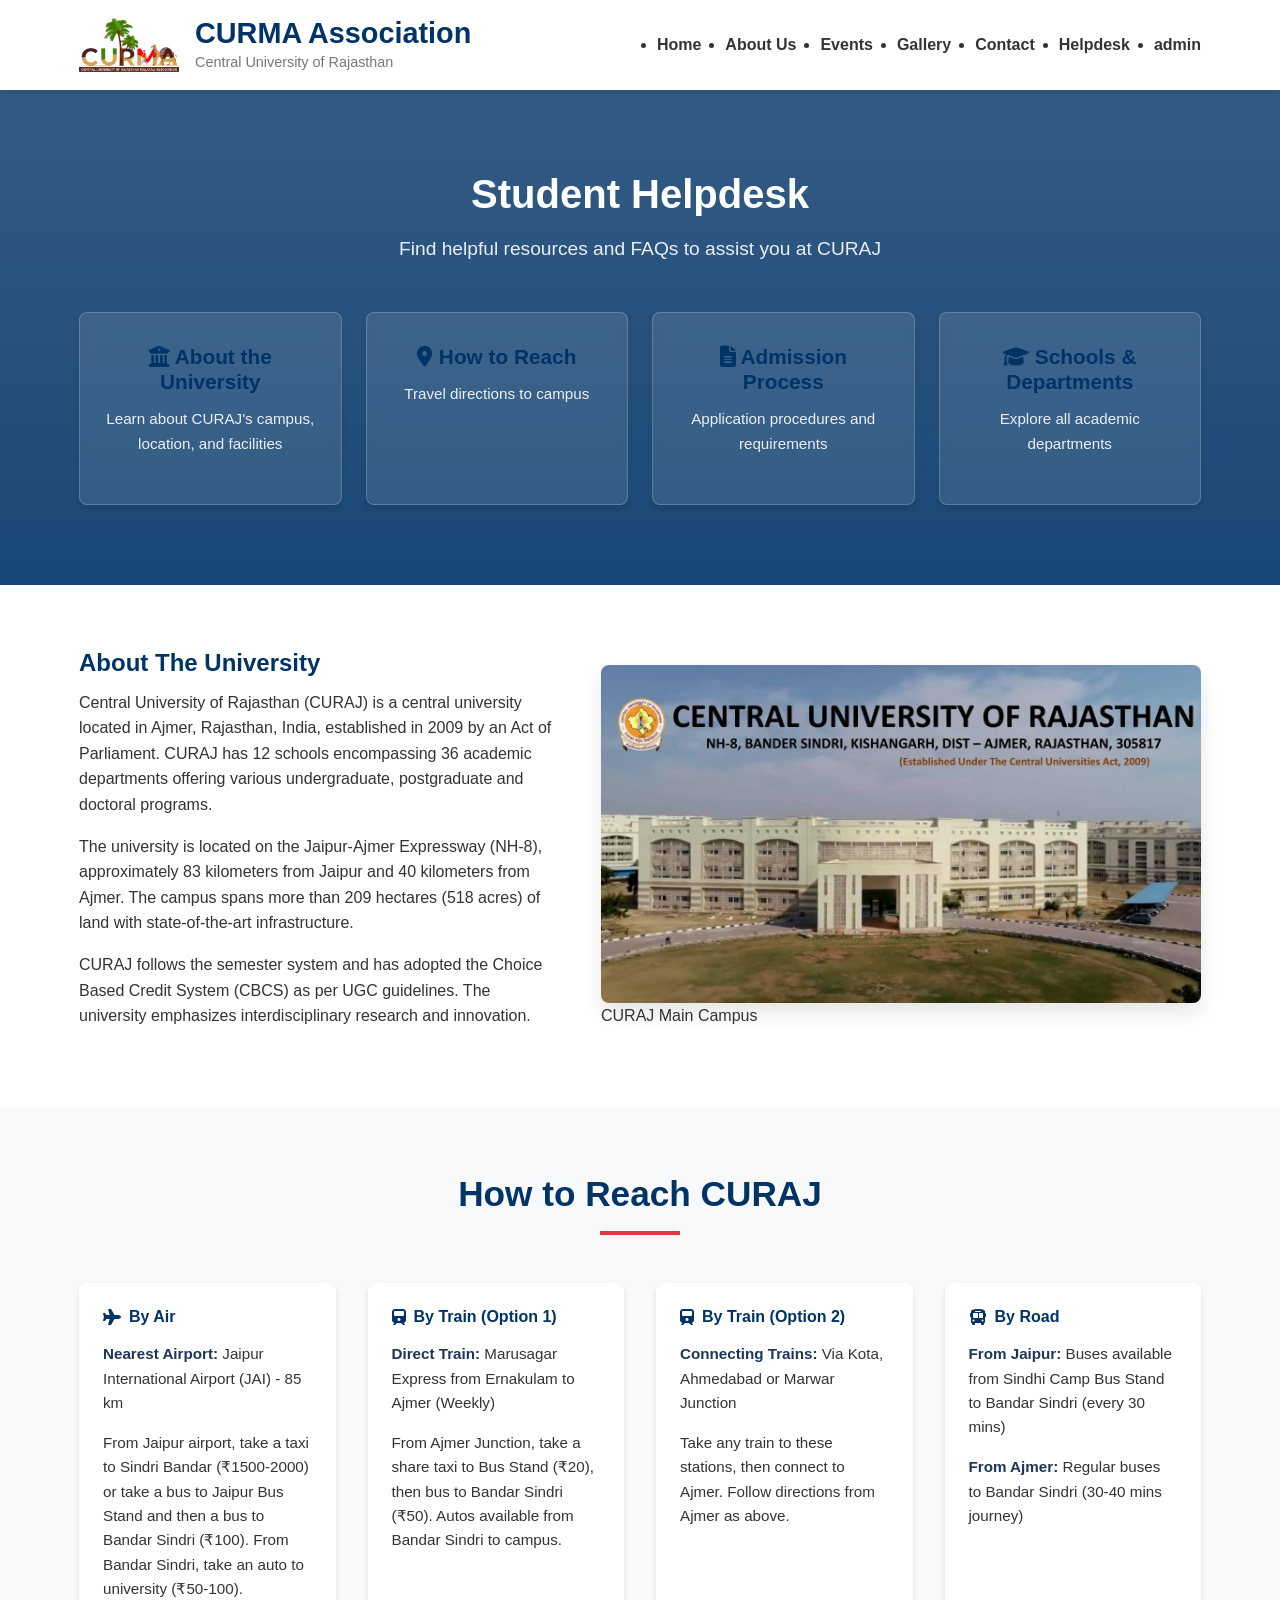
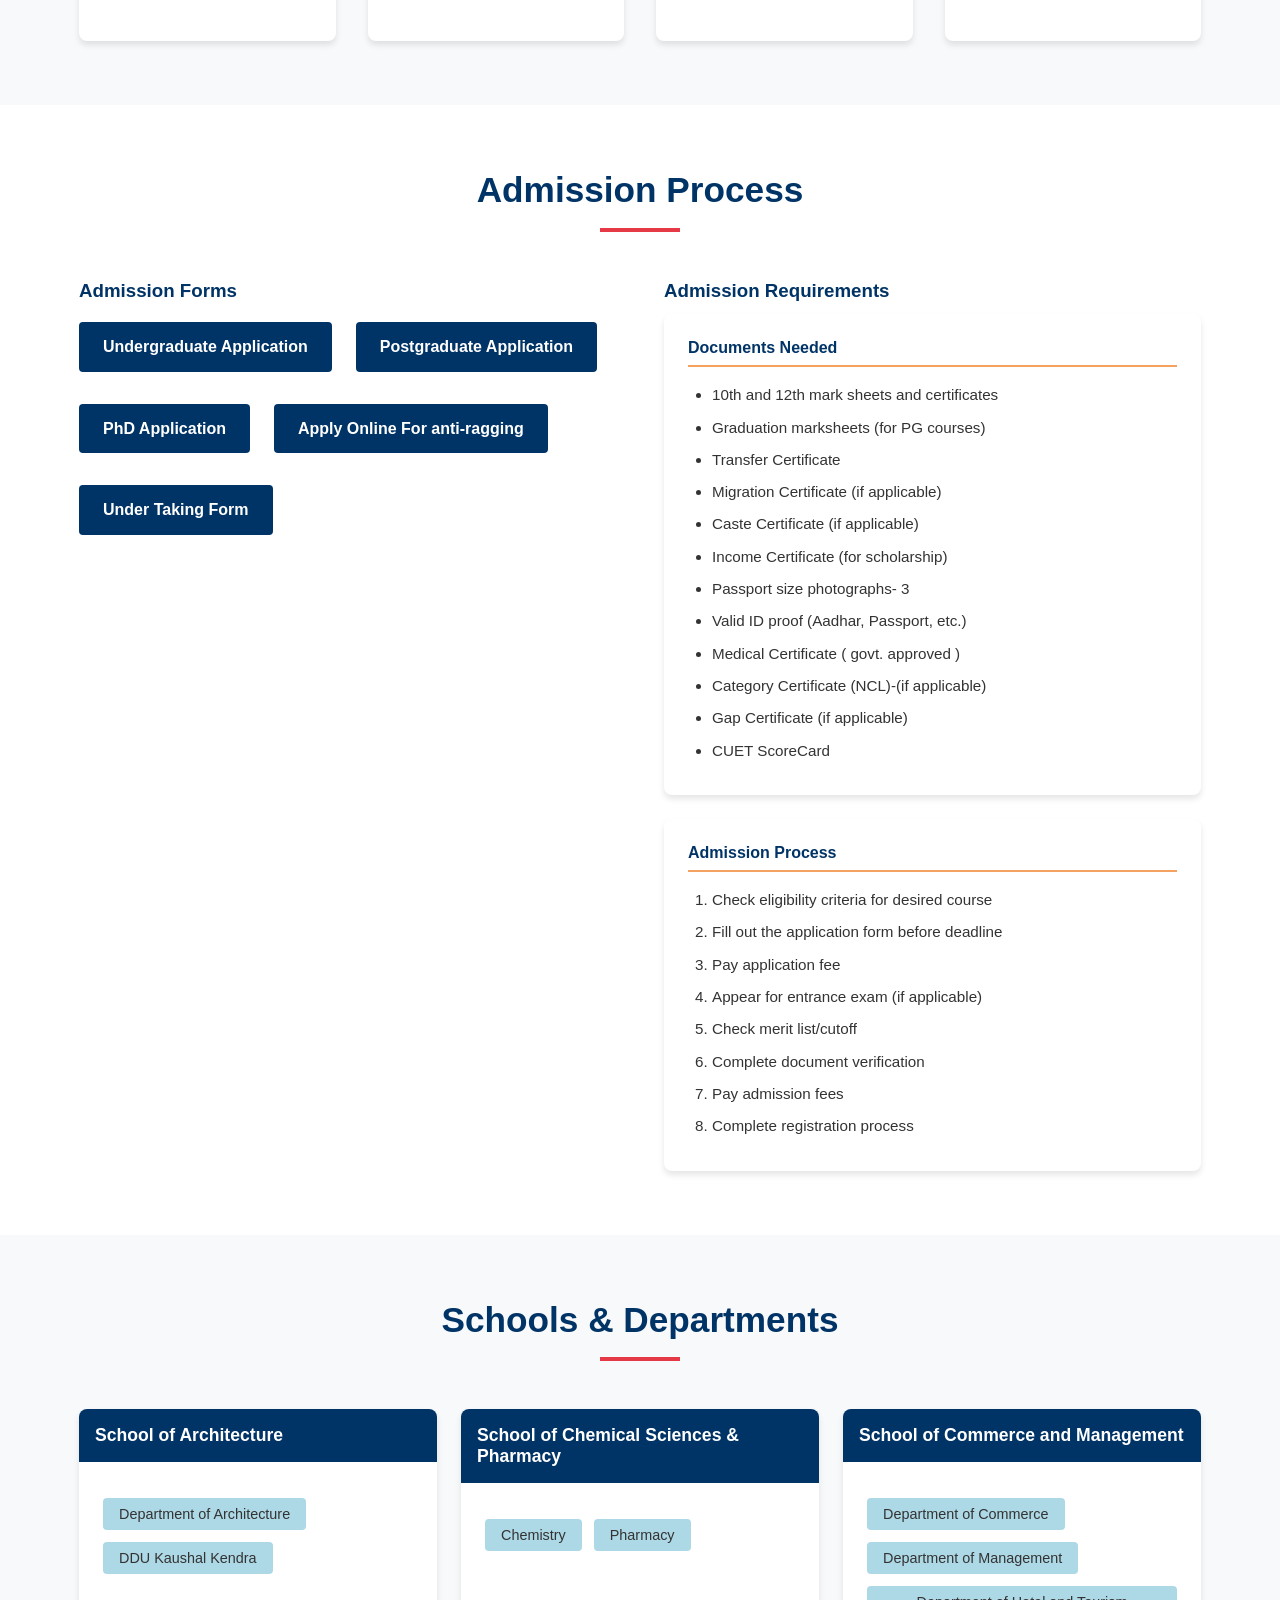
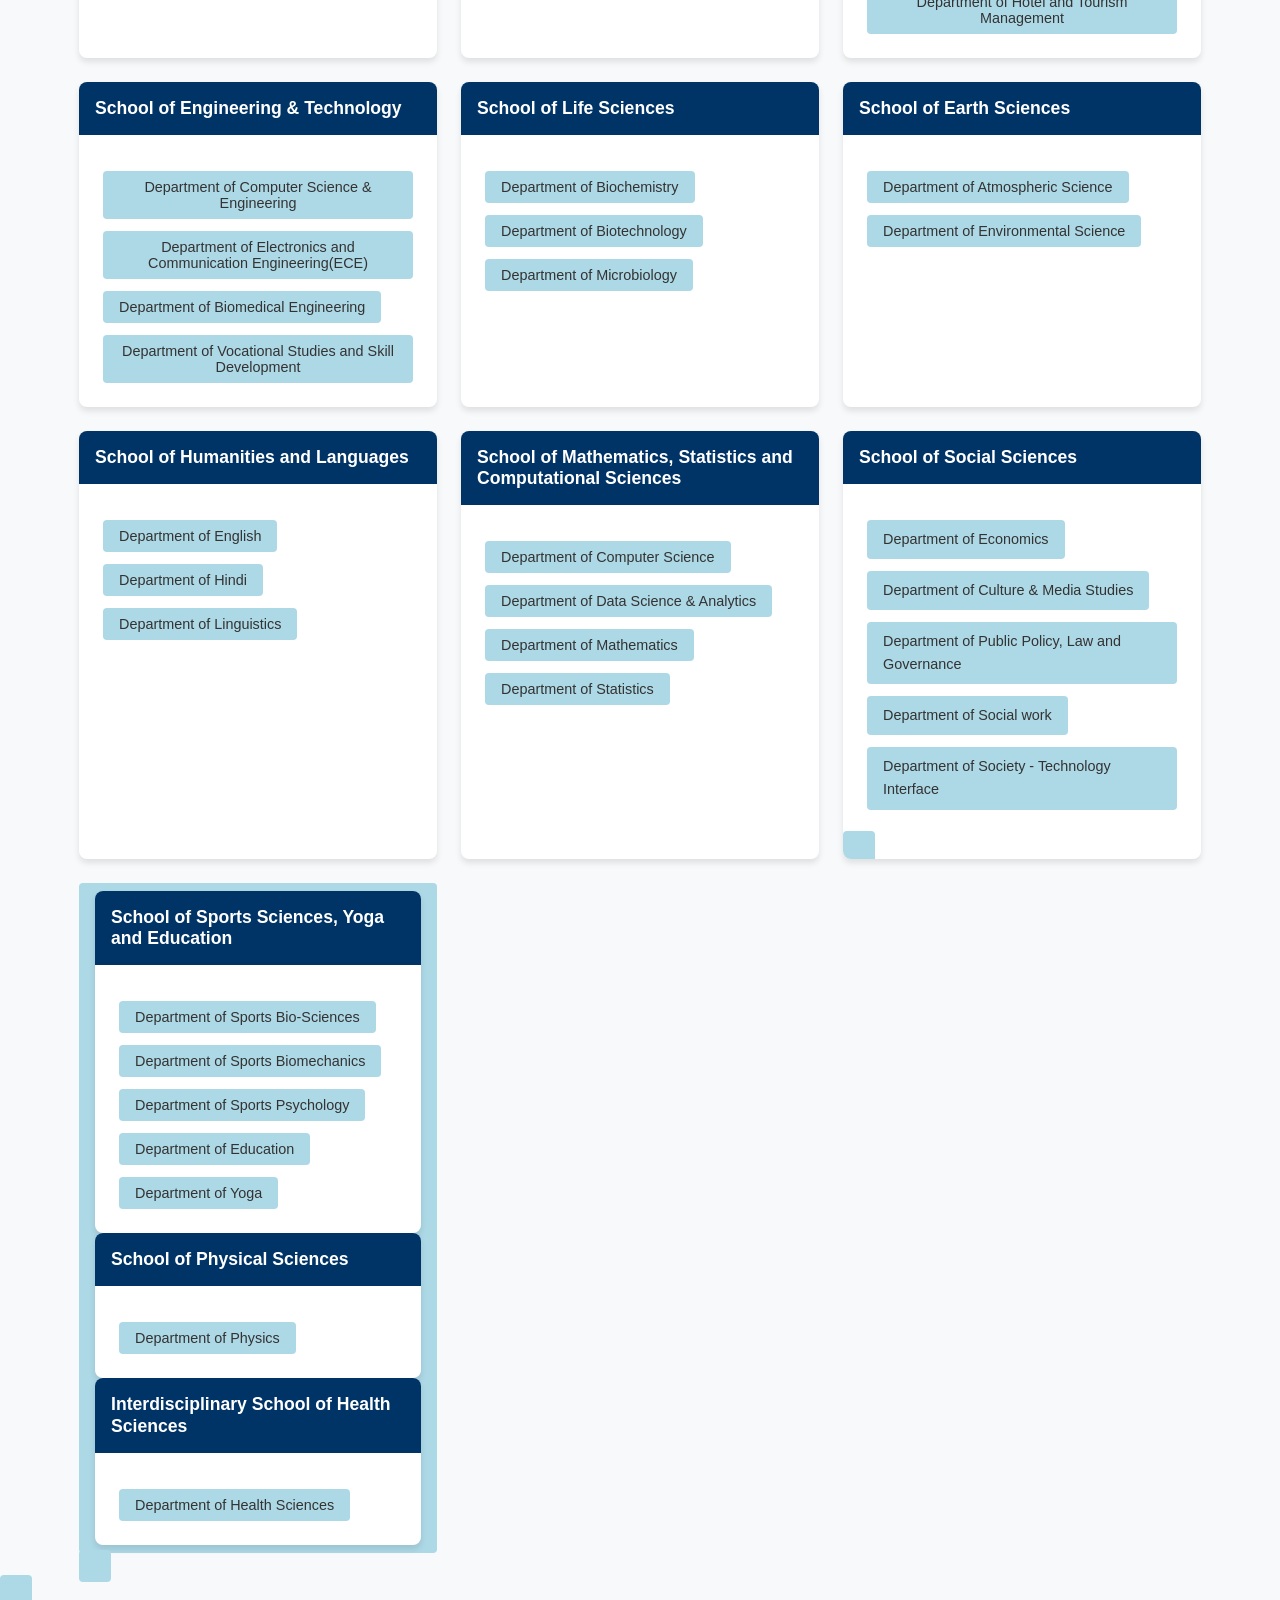
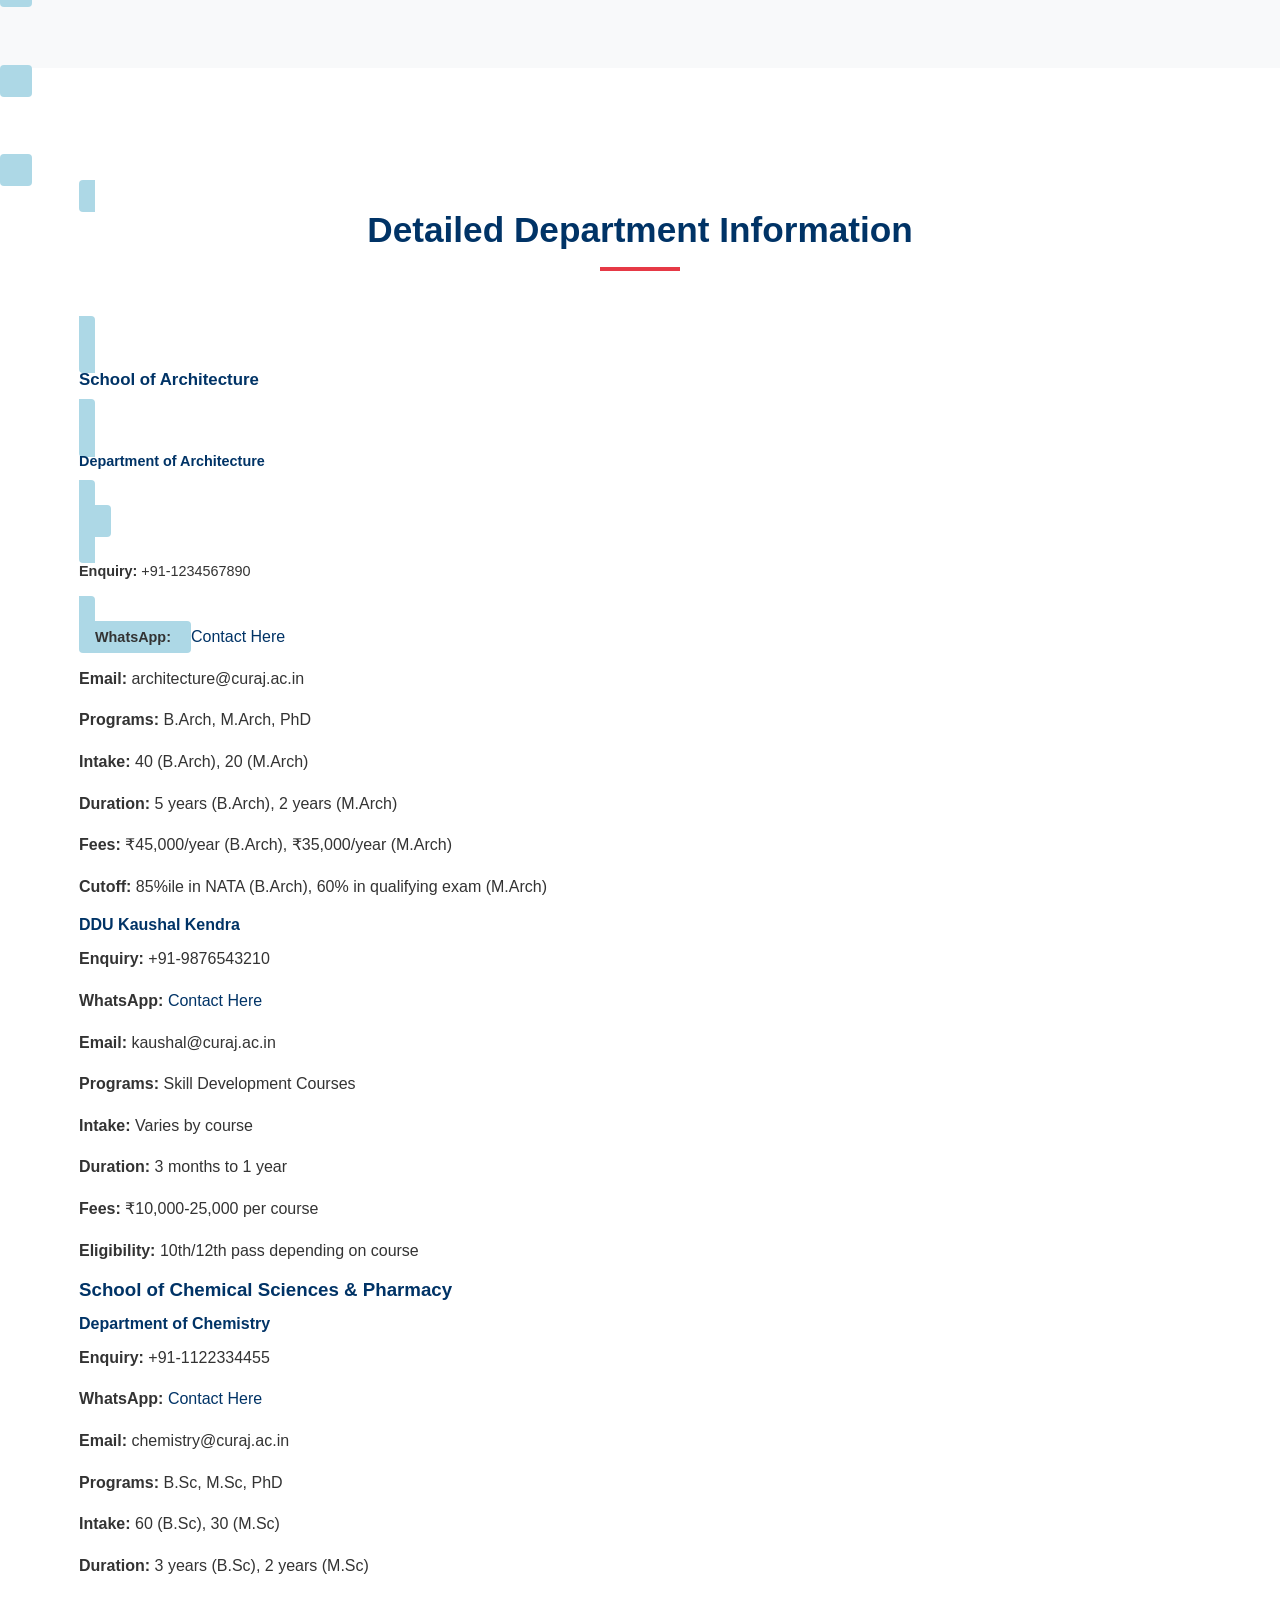
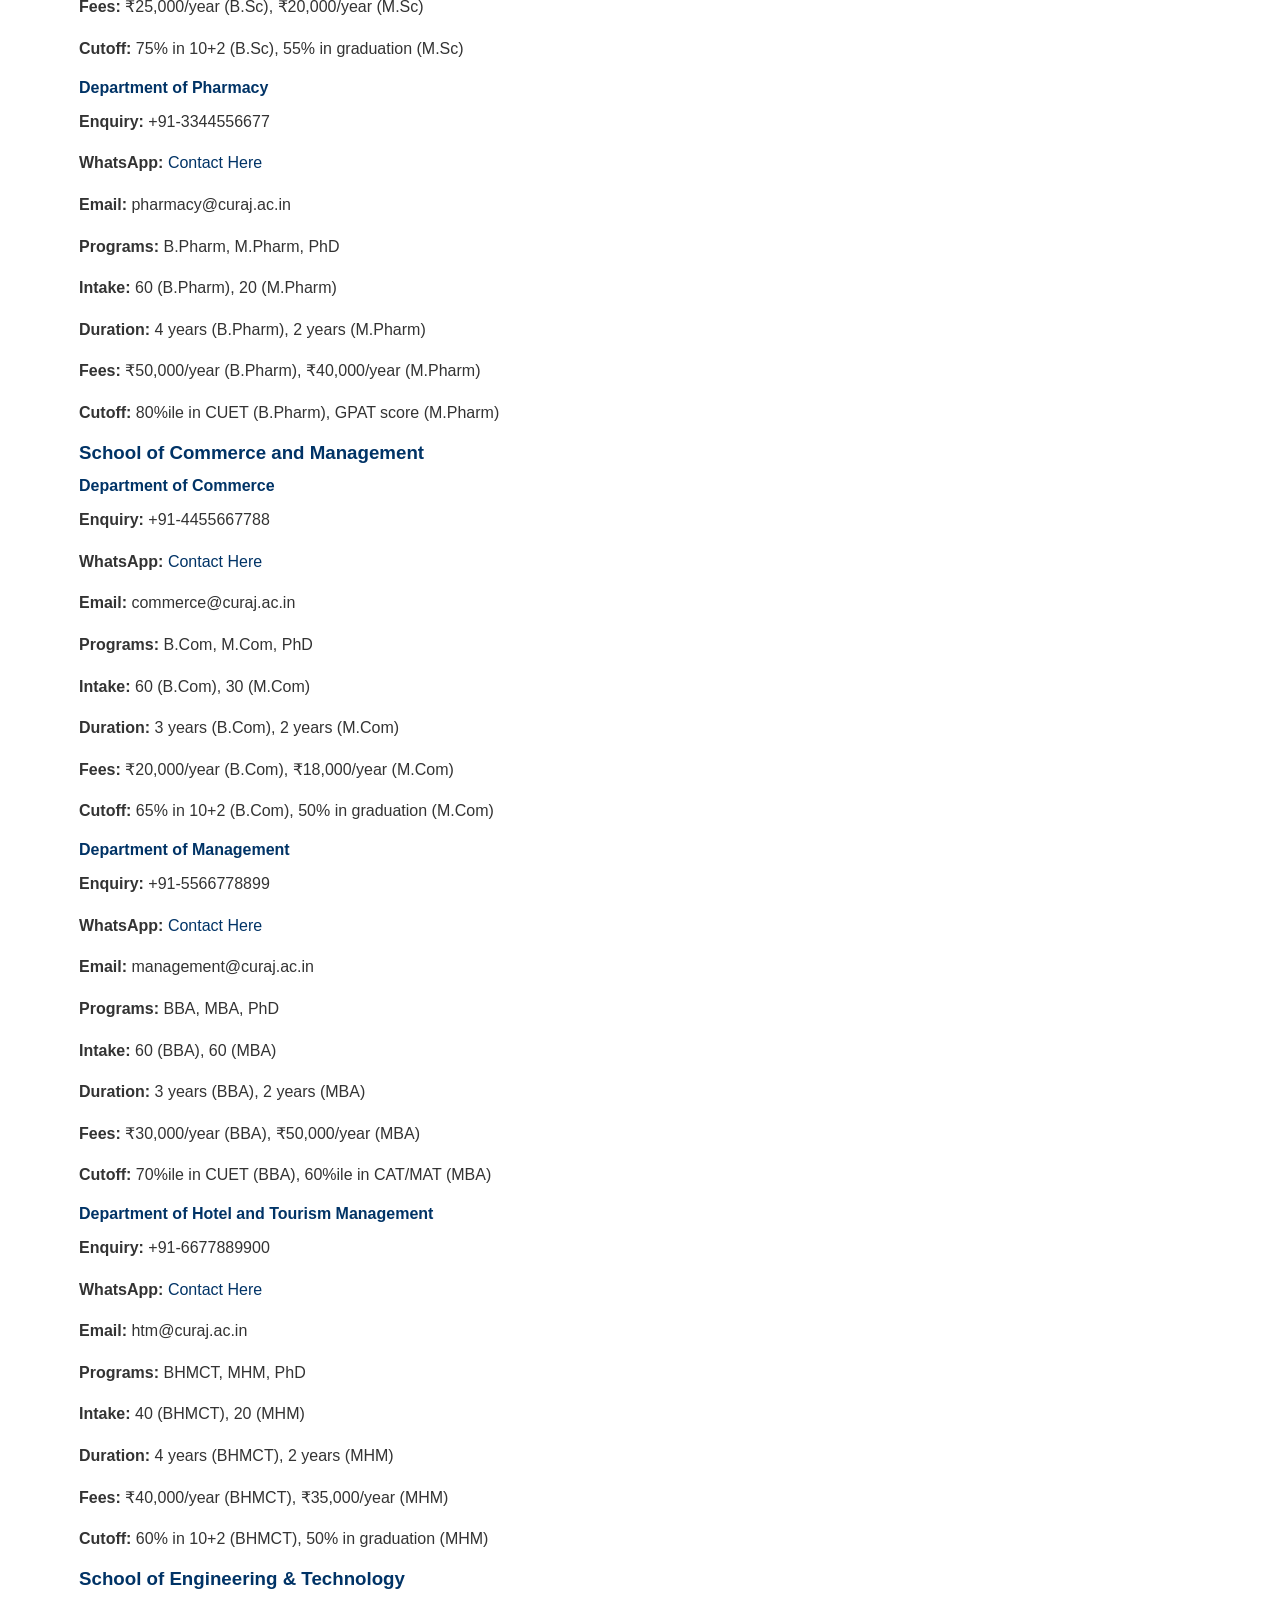
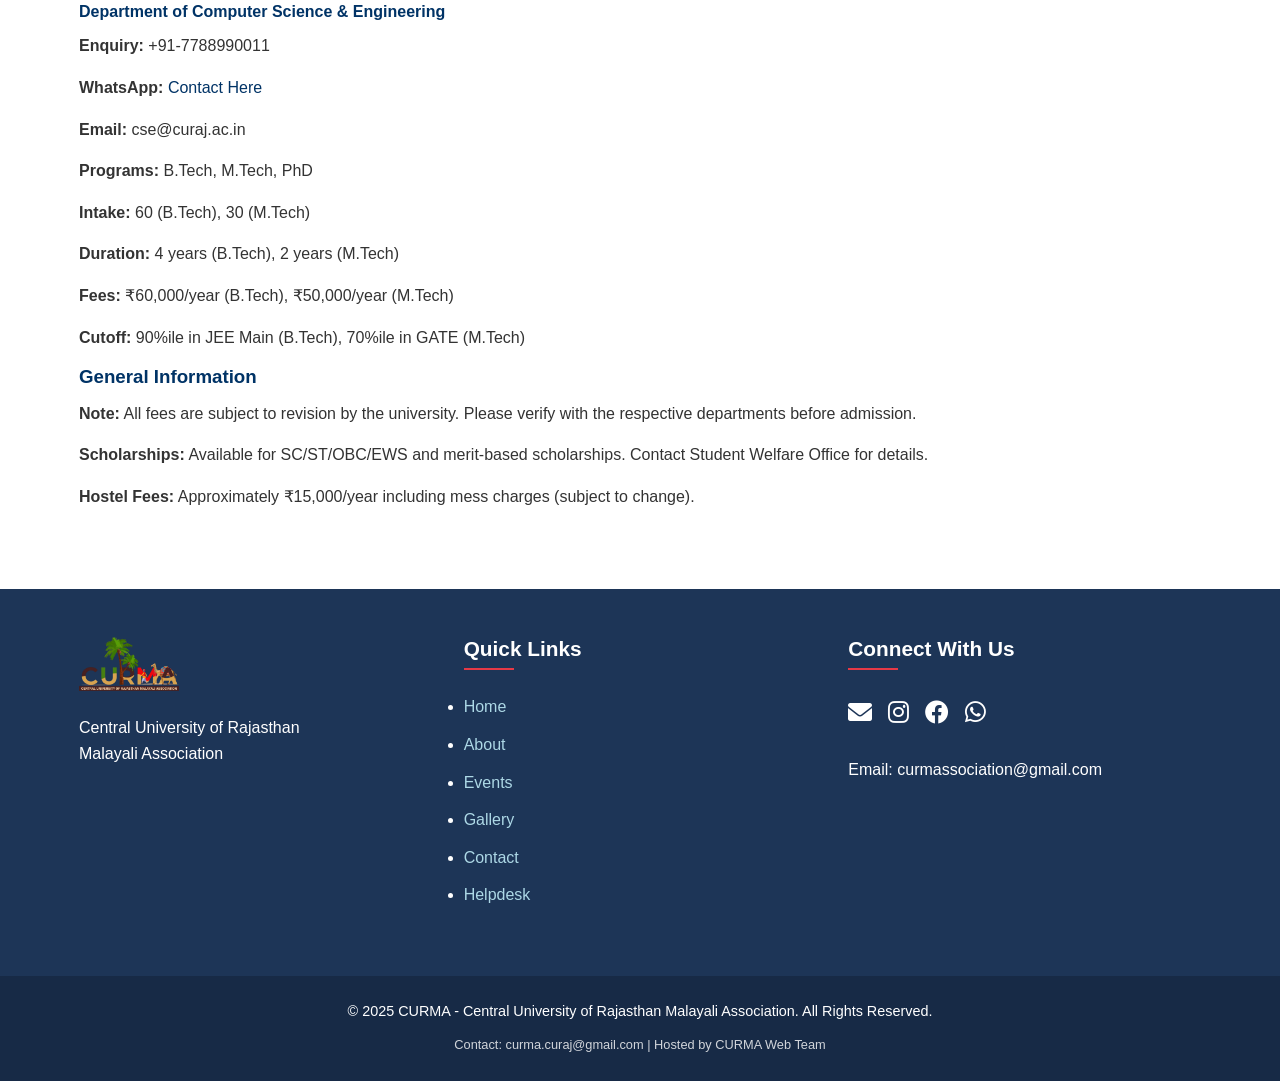
==== index.html @ 0c91c6b3 "Update index.html" ====
<!DOCTYPE html>
<html lang="en">
<head>
    <meta charset="UTF-8">
    <meta name="viewport" content="width=device-width, initial-scale=1.0">
    <title>CURMA Association</title>
    <link rel="stylesheet" href="style.css">
    <!-- Add Font Awesome for icons -->
    <link rel="stylesheet" href="https://cdnjs.cloudflare.com/ajax/libs/font-awesome/6.0.0/css/all.min.css">
</head>
<body>
    <header>
    <div class="container"> <!-- Use consistent container class -->
        <div class="logo">
            <img src="logo.png" alt="CURMA Logo" id="logo">
            <div>
                <h1>CURMA Association</h1>
                <p>Central University of Rajasthan</p>
            </div>
        </div>
        <nav>
            <ul>
                <li><a href="underprogress.html">Home</a></li>
                <li><a href="underprogress.html">About Us</a></li>
                <li><a href="underprogress.html">Events</a></li>
                <li><a href="underprogress.html">Gallery</a></li>
                <li><a href="underprogress.html">Contact</a></li>
                <li><a href="#">Helpdesk</a></li>
                <li><a href="adminlogin.html">admin</a></li>
            </ul>
        </nav>
    </div>
    </header>

    <main>
        <section class="helpdesk">
            <div class="container">
                <h2>Student Helpdesk</h2>
                <p class="subtitle">Find helpful resources and FAQs to assist you at CURAJ</p>
                
                <div class="faq-grid">
                    <a href="#about-university" class="faq-item card">
                        <h3><i class="fas fa-university"></i> About the University</h3>
                        <p>Learn about CURAJ's campus, location, and facilities</p>
                    </a>
                    <a href="#how-to-reach" class="faq-item card">
                        <h3><i class="fas fa-map-marker-alt"></i> How to Reach</h3>
                        <p>Travel directions to campus</p>
                    </a>
                    
                    <a href="#admission-process" class="faq-item card">
                        <h3><i class="fas fa-file-alt"></i> Admission Process</h3>
                        <p>Application procedures and requirements</p>
                    </a>

                    <a href="#departments" class="faq-item card">
                        <h3><i class="fas fa-graduation-cap"></i> Schools & Departments</h3>
                        <p>Explore all academic departments</p>
                    </a>
                </div>
            </div>
        </section>

        <section id="about-university" class="section-block">
            <div class="container">
                <div class="about-section">
                    <div class="about-text">
                        <h2>About The University</h2>
                        <p>Central University of Rajasthan (CURAJ) is a central university located in Ajmer, Rajasthan, India, established in 2009 by an Act of Parliament. CURAJ has 12 schools encompassing 36 academic departments offering various undergraduate, postgraduate and doctoral programs.</p>
                        <p>The university is located on the Jaipur-Ajmer Expressway (NH-8), approximately 83 kilometers from Jaipur and 40 kilometers from Ajmer. The campus spans more than 209 hectares (518 acres) of land with state-of-the-art infrastructure.</p>
                        <p>CURAJ follows the semester system and has adopted the Choice Based Credit System (CBCS) as per UGC guidelines. The university emphasizes interdisciplinary research and innovation.</p>
                    </div>
                    <figure class="about-image">
                        <img src="CURAJ.jpg" alt="Aerial view of CURAJ campus" class="featured-image">
                        <figcaption>CURAJ Main Campus</figcaption>
                    </figure>
                    
                </div>
            </div>
        </section>

        <section id="how-to-reach" class="section-block bg-light">
            <div class="container">
                <h2 class="section-title">How to Reach CURAJ</h2>
                
                <div class="travel-options">
                    <div class="option">
                        <h4><i class="fas fa-plane"></i> By Air</h4>
                        <p><strong>Nearest Airport:</strong> Jaipur International Airport (JAI) - 85 km</p>
                        <p>From Jaipur airport, take a taxi to Sindri Bandar (₹1500-2000) or take a bus to Jaipur Bus Stand and then a bus to Bandar Sindri (₹100). From Bandar Sindri, take an auto to university (₹50-100).</p>
                    </div>
                    
                    <div class="option">
                        <h4><i class="fas fa-train"></i> By Train (Option 1)</h4>
                        <p><strong>Direct Train:</strong> Marusagar Express from Ernakulam to Ajmer (Weekly)</p>
                        <p>From Ajmer Junction, take a share taxi to Bus Stand (₹20), then bus to Bandar Sindri (₹50). Autos available from Bandar Sindri to campus.</p>
                    </div>
                    
                    <div class="option">
                        <h4><i class="fas fa-train"></i> By Train (Option 2)</h4>
                        <p><strong>Connecting Trains:</strong> Via Kota, Ahmedabad or Marwar Junction</p>
                        <p>Take any train to these stations, then connect to Ajmer. Follow directions from Ajmer as above.</p>
                    </div>
                    
                    <div class="option">
                        <h4><i class="fas fa-bus"></i> By Road</h4>
                        <p><strong>From Jaipur:</strong> Buses available from Sindhi Camp Bus Stand to Bandar Sindri (every 30 mins)</p>
                        <p><strong>From Ajmer:</strong> Regular buses to Bandar Sindri (30-40 mins journey)</p>
                    </div>
                </div>
            </div>
        </section>

        <section id="admission-process" class="section-block">
            <div class="container">
                <h2 class="section-title">Admission Process</h2>
                
                <div class="admission-content">
                    <div class="forms-section">
                        <h3>Admission Forms</h3>
                        <div class="form-buttons">
                            <a href="#" class="btn" target="_blank">Undergraduate Application</a>
                            <a href="https://curajadm.samarth.edu.in/" class="btn" target="_blank">Postgraduate Application</a>
                            <a href="#" class="btn" target="_blank">PhD Application</a>
                            <a href="https://www.antiragging.in/affidavit_university_form.php" class="btn" target="_blank">Apply Online For anti-ragging</a>
                            <a href="https://curaj.ac.in/sites/default/files/UNDERTAKING%20FORM-%20%28To%20be%20submitted%20in%20case%20the%20candidate%20do%20not%20have%20any%20document%28s%29%20at%20the%20time%20of%20filling%20the%20registration%20form%29_0.pdf" class="btn" target="_blank">Under Taking Form</a>
                        </div>
                    </div>
                    
                    <div class="requirements-section">
                        <h3>Admission Requirements</h3>
                        <div class="requirements-grid">
                            <div class="req-card">
                                <h4>Documents Needed</h4>
                                <ul>
                                    <li>10th and 12th mark sheets and certificates</li>
                                    <li>Graduation marksheets (for PG courses)</li>
                                    <li>Transfer Certificate</li>
                                    <li>Migration Certificate (if applicable)</li>
                                    <li>Caste Certificate (if applicable)</li>
                                    <li>Income Certificate (for scholarship)</li>
                                    <li>Passport size photographs- 3</li>
                                    <li>Valid ID proof (Aadhar, Passport, etc.)</li>
                                    <li>Medical Certificate ( govt. approved )</li>
                                    <li>Category Certificate (NCL)-(if applicable)</li>
                                    <li>Gap Certificate (if applicable)</li> 
                                    <li>CUET ScoreCard</li>
                                </ul>
                            </div>
                            
                            <div class="req-card">
                                <h4>Admission Process</h4>
                                <ol>
                                    <li>Check eligibility criteria for desired course</li>
                                    <li>Fill out the application form before deadline</li>
                                    <li>Pay application fee</li>
                                    <li>Appear for entrance exam (if applicable)</li>
                                    <li>Check merit list/cutoff</li>
                                    <li>Complete document verification</li>
                                    <li>Pay admission fees</li>
                                    <li>Complete registration process</li>
                                </ol>
                            </div>
                        </div>
                    </div>
                </div>
            </div>
        </section>

        <section id="departments" class="section-block bg-light">
            <div class="container">
                <h2 class="section-title">Schools & Departments</h2>
                
                <div class="schools-container">
                    <!-- School 1 -->
                    <div class="school-card">
                        <h3 class="school-header">School of Architecture</h3>
                        <div class="departments">
                            <button class="dept-btn" onclick="window.location.href='#departments'">Department of Architecture</button>
                            <button class="dept-btn" onclick="window.location.href='#departments'">DDU Kaushal Kendra</button>
                        </div>
                    </div>
                    
                    <!-- School 2 -->
                    <div class="school-card">
                        <h3 class="school-header">School of Chemical Sciences & Pharmacy</h3>
                        <div class="departments">
                            <button class="dept-btn" onclick="window.location.href='#departments'">Chemistry</button>
                            <button class="dept-btn" onclick="window.location.href='#departments'">Pharmacy</button>
                        </div>
                    </div>
                    
                    <!-- School 3 -->
                    <div class="school-card">
                        <h3 class="school-header">School of Commerce and Management</h3>
                        <div class="departments">
                            <button class="dept-btn" onclick="window.location.href='#departments'">Department of Commerce</button>
                            <button class="dept-btn" onclick="window.location.href='#departments'">Department of Management</button>
                            <button class="dept-btn" onclick="window.location.href='#departments'">Department of Hotel and Tourism Management</button>
                        </div>
                    </div>
                    
                    <!-- School 4 -->
                    <div class="school-card">
                        <h3 class="school-header">School of Engineering & Technology</h3>
                        <div class="departments">
                            <button class="dept-btn" onclick="window.location.href='#departments'">Department of Computer Science & Engineering</button>
                            <button class="dept-btn" onclick="window.location.href='#departments'">Department of Electronics and Communication Engineering(ECE)</button>
                            <button class="dept-btn" onclick="window.location.href='#departments'">Department of Biomedical Engineering</button>
                            <button class="dept-btn" onclick="window.location.href='#departments'">Department of Vocational Studies and Skill Development</button>
                        </div>
                    </div>
                    
                    <!-- School 5 -->
                    <div class="school-card">
                        <h3 class="school-header" >School of Life Sciences</h3>
                        <div class="departments">
                            <button class="dept-btn" onclick="window.location.href='#departments'">Department of Biochemistry</button>
                            <button class="dept-btn" onclick="window.location.href='#departments'">Department of Biotechnology</button>
                            <button class="dept-btn" onclick="window.location.href='#departments'">Department of Microbiology</button>
                        </div>
                    </div>
                    
                    <!-- School 6 -->
                    <div class="school-card">
                        <h3 class="school-header" onclick="window.location.href='#departments'">School of Earth Sciences</h3>
                        <div class="departments">
                            <button class="dept-btn" onclick="window.location.href='#departments'">Department of Atmospheric Science</button>
                            <button class="dept-btn" onclick="window.location.href='#departments'">Department of Environmental Science</button>
                        </div>
                    </div>
                    
                    <!-- School 7 -->
                    <div class="school-card">
                        <h3 class="school-header" onclick="window.location.href='#departments'">School of Humanities and Languages</h3>
                        <div class="departments">
                            <button class="dept-btn" onclick="window.location.href='#departments'">Department of English</button>
                            <button class="dept-btn" onclick="window.location.href='#departments'">Department of Hindi</button>
                            <button class="dept-btn" onclick="window.location.href='#departments'">Department of Linguistics</button>
                        </div>
                    </div>
                    
                    <!-- School 8 -->
                    <div class="school-card">
                        <h3 class="school-header">School of Mathematics, Statistics and Computational Sciences</h3>
                        <div class="departments">
                            <button class="dept-btn" onclick="window.location.href='#departments'">Department of Computer Science</button>
                            <button class="dept-btn" onclick="window.location.href='#departments'">Department of Data Science & Analytics</button>
                            <button class="dept-btn" onclick="window.location.href='#departments'">Department of Mathematics</button>
                            <button class="dept-btn" onclick="window.location.href='#departments'">Department of Statistics</button>
                        </div>
                    </div>

                    <!-- School 9 -->
                    <div class="school-card">
                        <h3 class="school-header">School of Social Sciences</h3>
                        <div class="departments">
                            <a href="#architecture" class="dept-btn" onclick="window.location.href='#departments'">Department of Economics</button>
                            <a href="#architecture" class="dept-btn" onclick="window.location.href='#departments'">Department of Culture & Media Studies</button>
                            <a href="#architecture" class="dept-btn" onclick="window.location.href='#departments'">Department of Public Policy, Law and Governance</button>
                            <a href="#architecture" class="dept-btn" onclick="window.location.href='#departments'">Department of Social work</button>
                            <a href="#architecture" class="dept-btn" onclick="window.location.href='#departments'">Department of Society - Technology Interface</button>
                        </div>
                    </div>

                    <!-- School 10 -->
                    <div class="school-card">
                        <h3 class="school-header">School of Sports Sciences, Yoga and Education</h3>
                        <div class="departments">
                            <button class="dept-btn" onclick="window.location.href='#departments'">Department of Sports Bio-Sciences</button>
                            <button class="dept-btn" onclick="window.location.href='#departments'">Department of Sports Biomechanics</button>
                            <button class="dept-btn" onclick="window.location.href='#departments'">Department of Sports Psychology</button>
                            <button class="dept-btn" onclick="window.location.href='#departments'">Department of Education</button>
                            <button class="dept-btn" onclick="window.location.href='#departments'">Department of Yoga</button>
                        </div>
                    </div>

                    <!-- School 11 -->
                    <div class="school-card">
                        <h3 class="school-header">School of Physical Sciences</h3>
                        <div class="departments">
                            <button class="dept-btn" onclick="window.location.href='#departments'">Department of Physics</button>
                        </div>
                    </div>

                     <!-- School 12 -->
                    <div class="school-card">
                        <h3 class="school-header">Interdisciplinary School of Health Sciences </h3>
                        <div class="departments">
                            <button class="dept-btn" onclick="window.location.href='#departments'">Department of Health Sciences</button>
                        </div>
                    </div>
                    
                </div>
            </div>
        </section>
            <section id="department-details" class="section-block">
        <div class="container">
            <h2 class="section-title">Detailed Department Information</h2>
            
            <!-- School of Architecture -->
            <div class="school-details">
                <h3 class="school-title">School of Architecture</h3>
                
                <div class="department-info">
                    <h4>Department of Architecture</h4>
                    <div class="dept-details">
                        <div class="dept-contact">
                            <p><strong>Enquiry:</strong> +91-1234567890</p>
                            <p><strong>WhatsApp:</strong> <a href="https://wa.me/911234567890" target="_blank">Contact Here</a></p>
                            <p><strong>Email:</strong> architecture@curaj.ac.in</p>
                        </div>
                        <div class="dept-academics">
                            <p><strong>Programs:</strong> B.Arch, M.Arch, PhD</p>
                            <p><strong>Intake:</strong> 40 (B.Arch), 20 (M.Arch)</p>
                            <p><strong>Duration:</strong> 5 years (B.Arch), 2 years (M.Arch)</p>
                            <p><strong>Fees:</strong> ₹45,000/year (B.Arch), ₹35,000/year (M.Arch)</p>
                            <p><strong>Cutoff:</strong> 85%ile in NATA (B.Arch), 60% in qualifying exam (M.Arch)</p>
                        </div>
                    </div>
                </div>
                
                <div class="department-info">
                    <h4>DDU Kaushal Kendra</h4>
                    <div class="dept-details">
                        <div class="dept-contact">
                            <p><strong>Enquiry:</strong> +91-9876543210</p>
                            <p><strong>WhatsApp:</strong> <a href="https://wa.me/919876543210" target="_blank">Contact Here</a></p>
                            <p><strong>Email:</strong> kaushal@curaj.ac.in</p>
                        </div>
                        <div class="dept-academics">
                            <p><strong>Programs:</strong> Skill Development Courses</p>
                            <p><strong>Intake:</strong> Varies by course</p>
                            <p><strong>Duration:</strong> 3 months to 1 year</p>
                            <p><strong>Fees:</strong> ₹10,000-25,000 per course</p>
                            <p><strong>Eligibility:</strong> 10th/12th pass depending on course</p>
                        </div>
                    </div>
                </div>
            </div>
            
            <!-- School of Chemical Sciences & Pharmacy -->
            <div class="school-details">
                <h3 class="school-title">School of Chemical Sciences & Pharmacy</h3>
                
                <div class="department-info">
                    <h4>Department of Chemistry</h4>
                    <div class="dept-details">
                        <div class="dept-contact">
                            <p><strong>Enquiry:</strong> +91-1122334455</p>
                            <p><strong>WhatsApp:</strong> <a href="https://wa.me/911122334455" target="_blank">Contact Here</a></p>
                            <p><strong>Email:</strong> chemistry@curaj.ac.in</p>
                        </div>
                        <div class="dept-academics">
                            <p><strong>Programs:</strong> B.Sc, M.Sc, PhD</p>
                            <p><strong>Intake:</strong> 60 (B.Sc), 30 (M.Sc)</p>
                            <p><strong>Duration:</strong> 3 years (B.Sc), 2 years (M.Sc)</p>
                            <p><strong>Fees:</strong> ₹25,000/year (B.Sc), ₹20,000/year (M.Sc)</p>
                            <p><strong>Cutoff:</strong> 75% in 10+2 (B.Sc), 55% in graduation (M.Sc)</p>
                        </div>
                    </div>
                </div>
                
                <div class="department-info">
                    <h4>Department of Pharmacy</h4>
                    <div class="dept-details">
                        <div class="dept-contact">
                            <p><strong>Enquiry:</strong> +91-3344556677</p>
                            <p><strong>WhatsApp:</strong> <a href="https://wa.me/913344556677" target="_blank">Contact Here</a></p>
                            <p><strong>Email:</strong> pharmacy@curaj.ac.in</p>
                        </div>
                        <div class="dept-academics">
                            <p><strong>Programs:</strong> B.Pharm, M.Pharm, PhD</p>
                            <p><strong>Intake:</strong> 60 (B.Pharm), 20 (M.Pharm)</p>
                            <p><strong>Duration:</strong> 4 years (B.Pharm), 2 years (M.Pharm)</p>
                            <p><strong>Fees:</strong> ₹50,000/year (B.Pharm), ₹40,000/year (M.Pharm)</p>
                            <p><strong>Cutoff:</strong> 80%ile in CUET (B.Pharm), GPAT score (M.Pharm)</p>
                        </div>
                    </div>
                </div>
            </div>
            
            <!-- School of Commerce and Management -->
            <div class="school-details">
                <h3 class="school-title">School of Commerce and Management</h3>
                
                <div class="department-info">
                    <h4>Department of Commerce</h4>
                    <div class="dept-details">
                        <div class="dept-contact">
                            <p><strong>Enquiry:</strong> +91-4455667788</p>
                            <p><strong>WhatsApp:</strong> <a href="https://wa.me/914455667788" target="_blank">Contact Here</a></p>
                            <p><strong>Email:</strong> commerce@curaj.ac.in</p>
                        </div>
                        <div class="dept-academics">
                            <p><strong>Programs:</strong> B.Com, M.Com, PhD</p>
                            <p><strong>Intake:</strong> 60 (B.Com), 30 (M.Com)</p>
                            <p><strong>Duration:</strong> 3 years (B.Com), 2 years (M.Com)</p>
                            <p><strong>Fees:</strong> ₹20,000/year (B.Com), ₹18,000/year (M.Com)</p>
                            <p><strong>Cutoff:</strong> 65% in 10+2 (B.Com), 50% in graduation (M.Com)</p>
                        </div>
                    </div>
                </div>
                
                <div class="department-info">
                    <h4>Department of Management</h4>
                    <div class="dept-details">
                        <div class="dept-contact">
                            <p><strong>Enquiry:</strong> +91-5566778899</p>
                            <p><strong>WhatsApp:</strong> <a href="https://wa.me/915566778899" target="_blank">Contact Here</a></p>
                            <p><strong>Email:</strong> management@curaj.ac.in</p>
                        </div>
                        <div class="dept-academics">
                            <p><strong>Programs:</strong> BBA, MBA, PhD</p>
                            <p><strong>Intake:</strong> 60 (BBA), 60 (MBA)</p>
                            <p><strong>Duration:</strong> 3 years (BBA), 2 years (MBA)</p>
                            <p><strong>Fees:</strong> ₹30,000/year (BBA), ₹50,000/year (MBA)</p>
                            <p><strong>Cutoff:</strong> 70%ile in CUET (BBA), 60%ile in CAT/MAT (MBA)</p>
                        </div>
                    </div>
                </div>
                
                <div class="department-info">
                    <h4>Department of Hotel and Tourism Management</h4>
                    <div class="dept-details">
                        <div class="dept-contact">
                            <p><strong>Enquiry:</strong> +91-6677889900</p>
                            <p><strong>WhatsApp:</strong> <a href="https://wa.me/916677889900" target="_blank">Contact Here</a></p>
                            <p><strong>Email:</strong> htm@curaj.ac.in</p>
                        </div>
                        <div class="dept-academics">
                            <p><strong>Programs:</strong> BHMCT, MHM, PhD</p>
                            <p><strong>Intake:</strong> 40 (BHMCT), 20 (MHM)</p>
                            <p><strong>Duration:</strong> 4 years (BHMCT), 2 years (MHM)</p>
                            <p><strong>Fees:</strong> ₹40,000/year (BHMCT), ₹35,000/year (MHM)</p>
                            <p><strong>Cutoff:</strong> 60% in 10+2 (BHMCT), 50% in graduation (MHM)</p>
                        </div>
                    </div>
                </div>
            </div>
            
            <!-- Continue with other schools in the same pattern -->
            <!-- School of Engineering & Technology -->
            <div class="school-details">
                <h3 class="school-title">School of Engineering & Technology</h3>
                
                <div class="department-info">
                    <h4>Department of Computer Science & Engineering</h4>
                    <div class="dept-details">
                        <div class="dept-contact">
                            <p><strong>Enquiry:</strong> +91-7788990011</p>
                            <p><strong>WhatsApp:</strong> <a href="https://wa.me/917788990011" target="_blank">Contact Here</a></p>
                            <p><strong>Email:</strong> cse@curaj.ac.in</p>
                        </div>
                        <div class="dept-academics">
                            <p><strong>Programs:</strong> B.Tech, M.Tech, PhD</p>
                            <p><strong>Intake:</strong> 60 (B.Tech), 30 (M.Tech)</p>
                            <p><strong>Duration:</strong> 4 years (B.Tech), 2 years (M.Tech)</p>
                            <p><strong>Fees:</strong> ₹60,000/year (B.Tech), ₹50,000/year (M.Tech)</p>
                            <p><strong>Cutoff:</strong> 90%ile in JEE Main (B.Tech), 70%ile in GATE (M.Tech)</p>
                        </div>
                    </div>
                </div>
                
                <!-- Other engineering departments would follow same pattern -->
                
            </div>
            
            <!-- Add remaining schools following the same structure -->
            <!-- Each school would have its own school-details div -->
            <!-- Each department within the school would have department-info div -->
            
            <div class="general-info">
                <h3>General Information</h3>
                <p><strong>Note:</strong> All fees are subject to revision by the university. Please verify with the respective departments before admission.</p>
                <p><strong>Scholarships:</strong> Available for SC/ST/OBC/EWS and merit-based scholarships. Contact Student Welfare Office for details.</p>
                <p><strong>Hostel Fees:</strong> Approximately ₹15,000/year including mess charges (subject to change).</p>
            </div>
        </div>
    </section>
    </main>

    <footer>
        <div class="container footer-container">
            <div class="footer-section logo-section">
                <img src="logo.png" alt="CURMA Logo" class="footer-logo">
                <p>Central University of Rajasthan<br>
                   Malayali Association</p>
            </div>
    
            <div class="footer-section">
                <h3>Quick Links</h3>
                <ul>
                    <li><a href="underprogress.html">Home</a></li>
                    <li><a href="underprogress.html">About</a></li>
                    <li><a href="underprogress.html">Events</a></li>
                </ul>
                <ul>
                    <li><a href="underprogress.html">Gallery</a></li>
                    <li><a href="underprogress.html">Contact</a></li>
                    <li><a href="#">Helpdesk</a></li>
                </ul>
            </div>
    
            <div class="footer-section">
                <h3>Connect With Us</h3>
                <div class="social-media">
                    <a href="mailto:curma.curaj@gmail.com"><i class="fas fa-envelope"></i></a>
                    <a href="https://www.instagram.com/curma_curaj" target="_blank"><i class="fab fa-instagram"></i></a>
                    <a href="https://www.facebook.com/curmacuraj" target="_blank"><i class="fab fa-facebook"></i></a>
                    <a href="https://wa.me/yourwhatsapplink" target="_blank"><i class="fab fa-whatsapp"></i></a>
                </div>
                <p>Email: curmassociation@gmail.com</p>
            </div>
        </div>
    
        <div class="footer-bottom">
            <span class="copyright">
                &copy; 2025 CURMA - Central University of Rajasthan Malayali Association. All Rights Reserved.
            </span>
            <span class="footer-extra">
                Contact: curma.curaj@gmail.com | Hosted by CURMA Web Team
            </span>
        </div>
    </footer>
    <script src="script.js"></script>
</body>
</html>
---- style.css ----
/* ================ 
   GLOBAL STYLES
   ================ */
:root {
    /* Color Variables */
    --primary-color: #003366;
    --secondary-color: #e63946;
    --accent-color: #f4a261;
    --light-color: #ADD8E6;
    --dark-color: #1d3557;
    --text-color: #333;
    --text-light: #777;
    --bg-light: #f8f9fa;
    --white: #ffffff;
    
    /* Effect Variables */
    --shadow: 0 4px 6px rgba(0, 0, 0, 0.1);
    --shadow-hover: 0 10px 20px rgba(0, 0, 0, 0.1);
    --transition: all 0.3s ease;
}

* {
    margin: 0;
    padding: 0;
    box-sizing: border-box;
}

html {
    scroll-behavior: smooth;
}

body {
    font-family: 'Segoe UI', Tahoma, Geneva, Verdana, sans-serif;
    line-height: 1.6;
    color: var(--text-color);
    background-color: var(--white);
}

/* ================
   LAYOUT & UTILITY
   ================ */
.container {
    width: 90%;
    max-width: 1200px;
    margin: 0 auto;
    padding: 0 15px;
}

.section-block {
    padding: 4rem 0;
}

.section-title {
    text-align: center;
    margin-bottom: 3rem;
    position: relative;
    font-size: 2.2rem;
}

.section-title::after {
    content: '';
    display: block;
    width: 80px;
    height: 4px;
    background: var(--secondary-color);
    margin: 1rem auto;
}

.bg-light {
    background-color: var(--bg-light);
}

.card {
    background: var(--white);
    border-radius: 8px;
    box-shadow: var(--shadow);
    padding: 1.5rem;
    transition: var(--transition);
}

.card:hover {
    transform: translateY(-5px);
    box-shadow: var(--shadow-hover);
}

/* ================
   TYPOGRAPHY
   ================ */
h1, h2, h3, h4, h5, h6 {
    font-weight: 700;
    line-height: 1.2;
    margin-bottom: 0.75rem;
    color: var(--primary-color);
}

p {
    margin-bottom: 1rem;
}

a {
    text-decoration: none;
    color: var(--primary-color);
    transition: var(--transition);
}

a:hover {
    color: var(--secondary-color);
}

/* ================
   COMPONENTS
   ================ */
.btn {
    display: inline-block;
    padding: 0.75rem 1.5rem;
    background-color: var(--primary-color);
    color: var(--white);
    border: none;
    border-radius: 4px;
    cursor: pointer;
    transition: var(--transition);
    text-align: center;
    font-weight: 600;
    margin: 0.5rem 0.5rem 0.5rem 0;
}

.btn:hover {
    background-color: var(--dark-color);
    transform: translateY(-2px);
    box-shadow: var(--shadow);
}

/* Logo Styles */
.logo {
    display: flex;
    align-items: center;
    gap: 1rem;
}

.logo img {
    height: 80px;
    width: auto;
}

.logo h1 {
    font-size: 1.8rem;
    margin: 0;
    color: var(--primary-color);
}

.logo p {
    margin: 0;
    font-size: 0.9rem;
    color: var(--text-light);
}

/* ================
   HEADER & NAV
   ================ */
header .logo img {
    width: 100px; /* Match footer logo size */
    height: auto; /* Maintain aspect ratio */
    max-height: 80px; /* Optional: limit height if needed */
}

/* Remove the previous logo styles and replace with these */
.logo {
    display: flex;
    align-items: center;
    gap: 1rem;
}

.logo h1 {
    font-size: 1.8rem;
    margin: 0;
    color: var(--primary-color);
}

.logo p {
    margin: 0;
    font-size: 0.9rem;
    color: var(--text-light);
}


/* ================
   HEADER & NAV
   ================ */
header {
    background-color: var(--white);
    box-shadow: var(--shadow);
    position: sticky;
    top: 0;
    z-index: 1000;
    padding: 1rem 0;
}

header .container {
    display: flex;
    flex-wrap: wrap;
    align-items: center;
    justify-content: space-between;
}

.nav-toggle {
    display: none;
    font-size: 1.5rem;
    cursor: pointer;
    padding: 0.5rem;
}

nav ul {
    display: flex;
    gap: 1.5rem;
}

nav a {
    color: var(--text-color);
    font-weight: 600;
    padding: 0.5rem 0;
    position: relative;
}

nav a::after {
    content: '';
    position: absolute;
    bottom: 0;
    left: 0;
    width: 0;
    height: 2px;
    background-color: var(--secondary-color);
    transition: var(--transition);
}

nav a:hover::after {
    width: 100%;
}

/* ================
   HELP DESK SECTION
   ================ */
.helpdesk {
    padding: 5rem 0;
    background: linear-gradient(rgba(0, 51, 102, 0.8), rgba(0, 51, 102, 0.9)), 
                url('../images/helpdesk-bg.jpg') no-repeat center center/cover;
    color: var(--white);
    text-align: center;
}

.helpdesk h2 {
    font-size: 2.5rem;
    margin-bottom: 1rem;
    color: var(--white);
}

.helpdesk .subtitle {
    font-size: 1.2rem;
    max-width: 700px;
    margin: 0 auto 3rem;
    opacity: 0.9;
}

.faq-grid {
    display: grid;
    grid-template-columns: repeat(auto-fit, minmax(250px, 1fr));
    gap: 1.5rem;
    margin-top: 2rem;
}

.faq-item {
    background-color: rgba(255, 255, 255, 0.1);
    backdrop-filter: blur(5px);
    border: 1px solid rgba(255, 255, 255, 0.2);
    color: var(--white);
    padding: 2rem 1.5rem;
    text-align: center;
    transition: var(--transition);
}

.faq-item:hover {
    background-color: rgba(255, 255, 255, 0.2);
    transform: translateY(-5px);
}

.faq-item h3 {
    font-size: 1.3rem;
    margin-bottom: 0.75rem;
}

.faq-item p {
    opacity: 0.9;
    font-size: 0.95rem;
}

/* ================
   ABOUT SECTION
   ================ */
.about-section {
    display: flex;
    flex-wrap: wrap;
    align-items: center;
    gap: 3rem;
}

.about-text {
    flex: 1;
    min-width: 300px;
}

.about-image {
    width: 100%;
    max-width: 600px; /* Adjust as needed */
    margin: 0 auto;
}

.featured-image {
    width: 100%;
    height: auto;
    display: block;
    border-radius: 8px;
    box-shadow: var(--shadow-hover);
}

/* ================
   TRAVEL SECTION
   ================ */
.travel-options {
    display: grid;
    grid-template-columns: repeat(auto-fit, minmax(250px, 1fr));
    gap: 2rem;
}

.option {
    background: var(--white);
    padding: 1.5rem;
    border-radius: 8px;
    box-shadow: var(--shadow);
}

.option h4 {
    display: flex;
    align-items: center;
    gap: 0.5rem;
    color: var(--primary-color);
    margin-bottom: 1rem;
}

.option p {
    font-size: 0.95rem;
}

.option strong {
    color: var(--dark-color);
}

/* ================
   ADMISSION SECTION
   ================ */
.admission-content {
    display: flex;
    flex-wrap: wrap;
    gap: 3rem;
}

.forms-section, .requirements-section {
    flex: 1;
    min-width: 300px;
}

.form-buttons {
    display: flex;
    flex-wrap: wrap;
    gap: 1rem;
    margin-bottom: 2rem;
}

.requirements-grid {
    display: grid;
    grid-template-columns: repeat(auto-fit, minmax(300px, 1fr));
    gap: 1.5rem;
}

.req-card {
    background: var(--white);
    padding: 1.5rem;
    border-radius: 8px;
    box-shadow: var(--shadow);
}

.req-card h4 {
    color: var(--primary-color);
    margin-bottom: 1rem;
    padding-bottom: 0.5rem;
    border-bottom: 2px solid var(--accent-color);
}

.req-card ul, .req-card ol {
    padding-left: 1.5rem;
}

.req-card li {
    margin-bottom: 0.5rem;
    font-size: 0.95rem;
}

/* ================
   DEPARTMENTS SECTION
   ================ */
.schools-container {
    display: grid;
    grid-template-columns: repeat(auto-fit, minmax(300px, 1fr));
    gap: 1.5rem;
}

.school-card {
    background: var(--white);
    border-radius: 8px;
    box-shadow: var(--shadow);
    overflow: hidden;
}

.school-header {
    background-color: var(--primary-color);
    color: var(--white);
    padding: 1rem;
    font-size: 1.1rem;
}

.departments {
    padding: 1.5rem;
    display: flex;
    flex-wrap: wrap;
    gap: 0.75rem;
}

.dept-btn {
    padding: 0.5rem 1rem;
    background-color: var(--light-color);
    color: var(--text-color);
    border: none;
    border-radius: 4px;
    cursor: pointer;
    transition: var(--transition);
    font-size: 0.9rem;
}

.dept-btn:hover {
    background-color: var(--primary-color);
    color: var(--white);
}

/* ================
   FOOTER
   ================ */
footer {
    background-color: var(--dark-color);
    color: var(--white);
    padding: 3rem 0 0;
}

.footer-container {
    display: grid;
    grid-template-columns: repeat(auto-fit, minmax(250px, 1fr));
    gap: 2rem;
    margin-bottom: 2rem;
}

.footer-section {
    margin-bottom: 1.5rem;
}

.footer-section h3 {
    color: var(--white);
    margin-bottom: 1.5rem;
    font-size: 1.3rem;
    position: relative;
    padding-bottom: 0.5rem;
}

.footer-section h3::after {
    content: '';
    position: absolute;
    bottom: 0;
    left: 0;
    width: 50px;
    height: 2px;
    background-color: var(--secondary-color);
}

.footer-logo {
    width: 100px;
    height: auto;
    margin-bottom: 1rem;
}

.footer-section ul li {
    margin-bottom: 0.75rem;
}

.footer-section ul a {
    color: var(--light-color);
    transition: var(--transition);
}

.footer-section ul a:hover {
    color: var(--secondary-color);
    padding-left: 5px;
}

.social-media {
    display: flex;
    gap: 1rem;
    margin-bottom: 1.5rem;
}

.social-media a {
    color: var(--white);
    font-size: 1.5rem;
    transition: var(--transition);
}

.social-media a:hover {
    color: var(--secondary-color);
    transform: translateY(-3px);
}

.footer-bottom {
    background-color: rgba(0, 0, 0, 0.2);
    padding: 1.5rem 0;
    text-align: center;
}

.copyright {
    display: block;
    margin-bottom: 0.5rem;
    font-size: 0.9rem;
}

.footer-extra {
    font-size: 0.8rem;
    opacity: 0.8;
}

/* ================
   RESPONSIVE STYLES
   ================ */
@media (max-width: 992px) {
    .section-block {
        padding: 3rem 0;
    }
    
    .about-section, .admission-content {
        flex-direction: column;
    }
    
    .about-text, .about-image, .forms-section, .requirements-section {
        flex: none;
        width: 100%;
    }
}

@media (max-width: 768px) {
    .nav-toggle {
        display: block;
    }
    
    nav ul {
        display: none;
        width: 100%;
        flex-direction: column;
        gap: 0;
        margin-top: 1rem;
    }
    
    nav ul.show {
        display: flex;
    }
    
    nav ul li {
        border-bottom: 1px solid #eee;
    }
    
    nav a {
        display: block;
        padding: 1rem;
    }
    
    .section-title {
        font-size: 1.8rem;
    }
    
    .helpdesk h2 {
        font-size: 2rem;
    }
    
    .form-buttons {
        flex-direction: column;
    }
    
    .btn {
        width: 100%;
        margin: 0.5rem 0;
    }
}

@media (max-width: 576px) {
    header .container {
        flex-direction: column;
        text-align: center;
    }
    
    header h1 {
        margin-top: 1rem;
    }
    
    .logo {
        margin: 0 auto;
        flex-direction: column;
        text-align: center;
    }
    
    .section-title {
        font-size: 1.6rem;
    }
    
    .faq-grid {
        grid-template-columns: 1fr;
    }
    
    .travel-options, .requirements-grid {
        grid-template-columns: 1fr;
    }
}
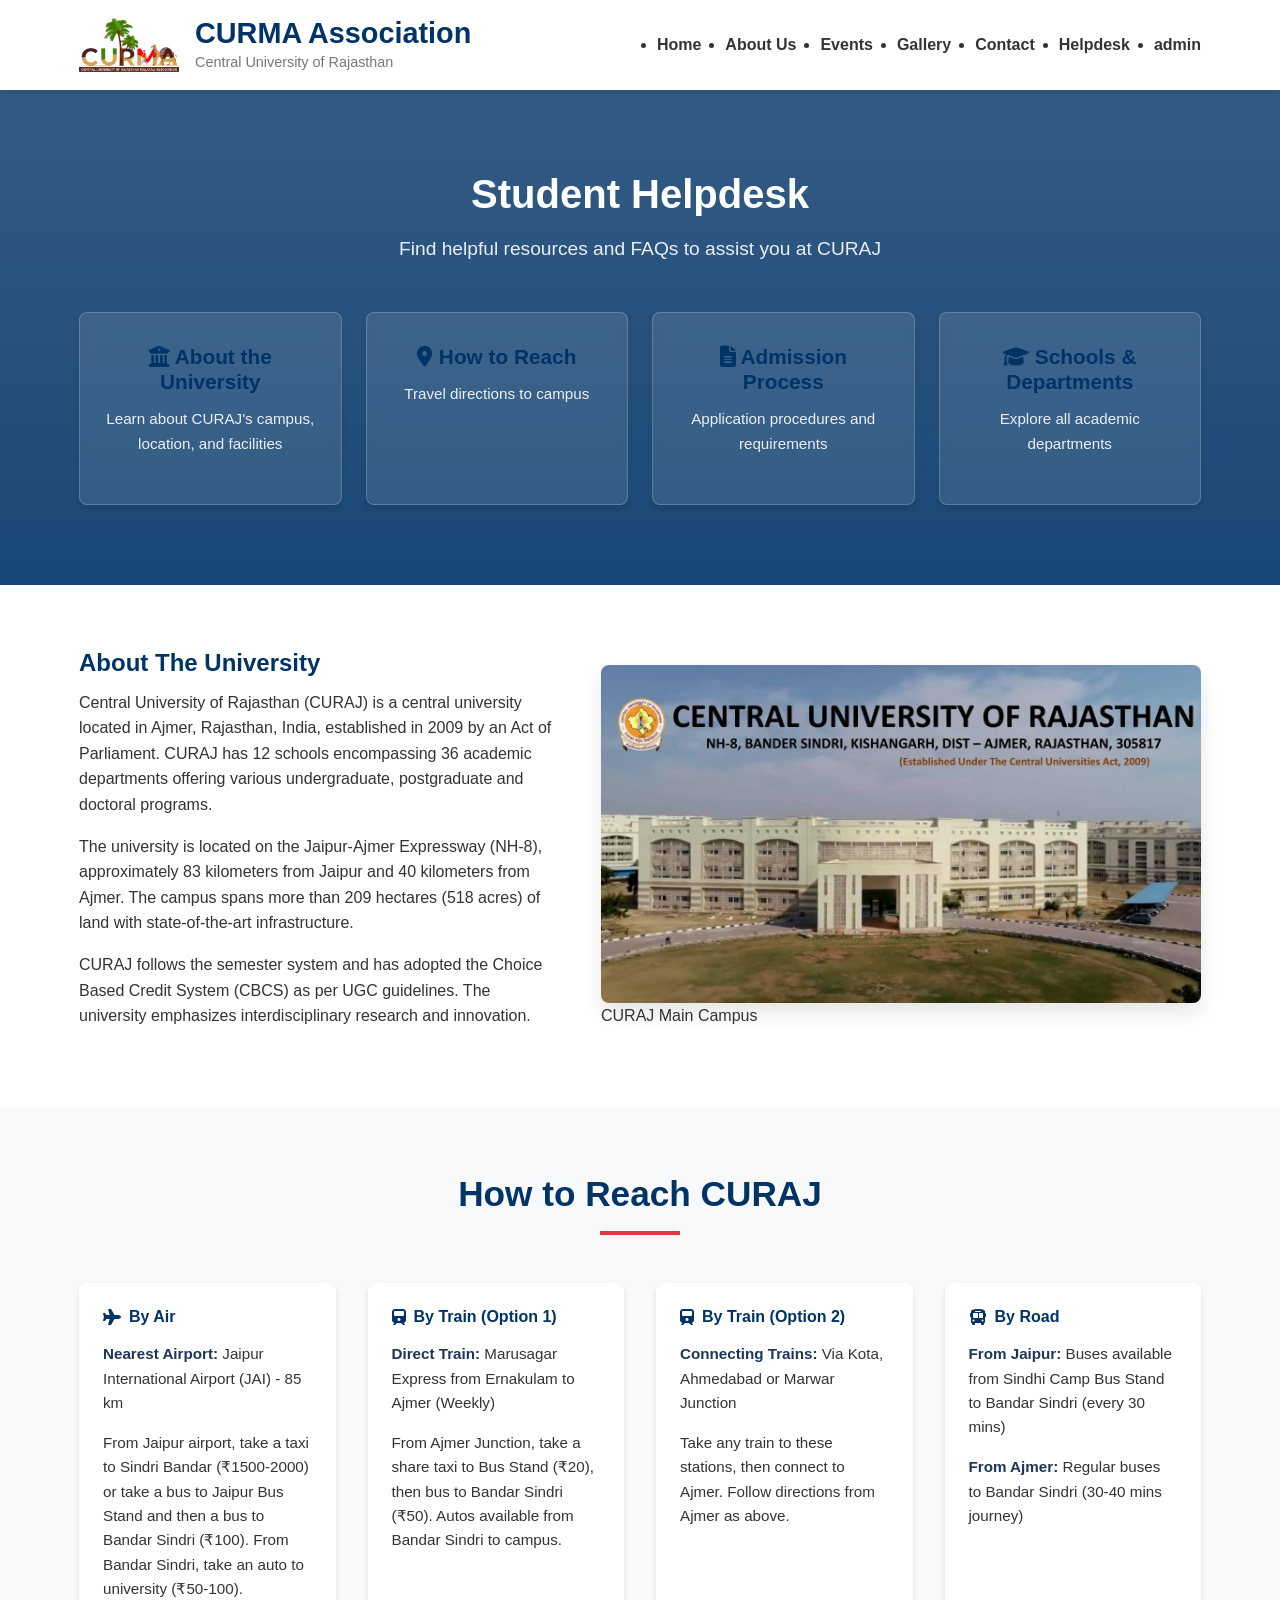
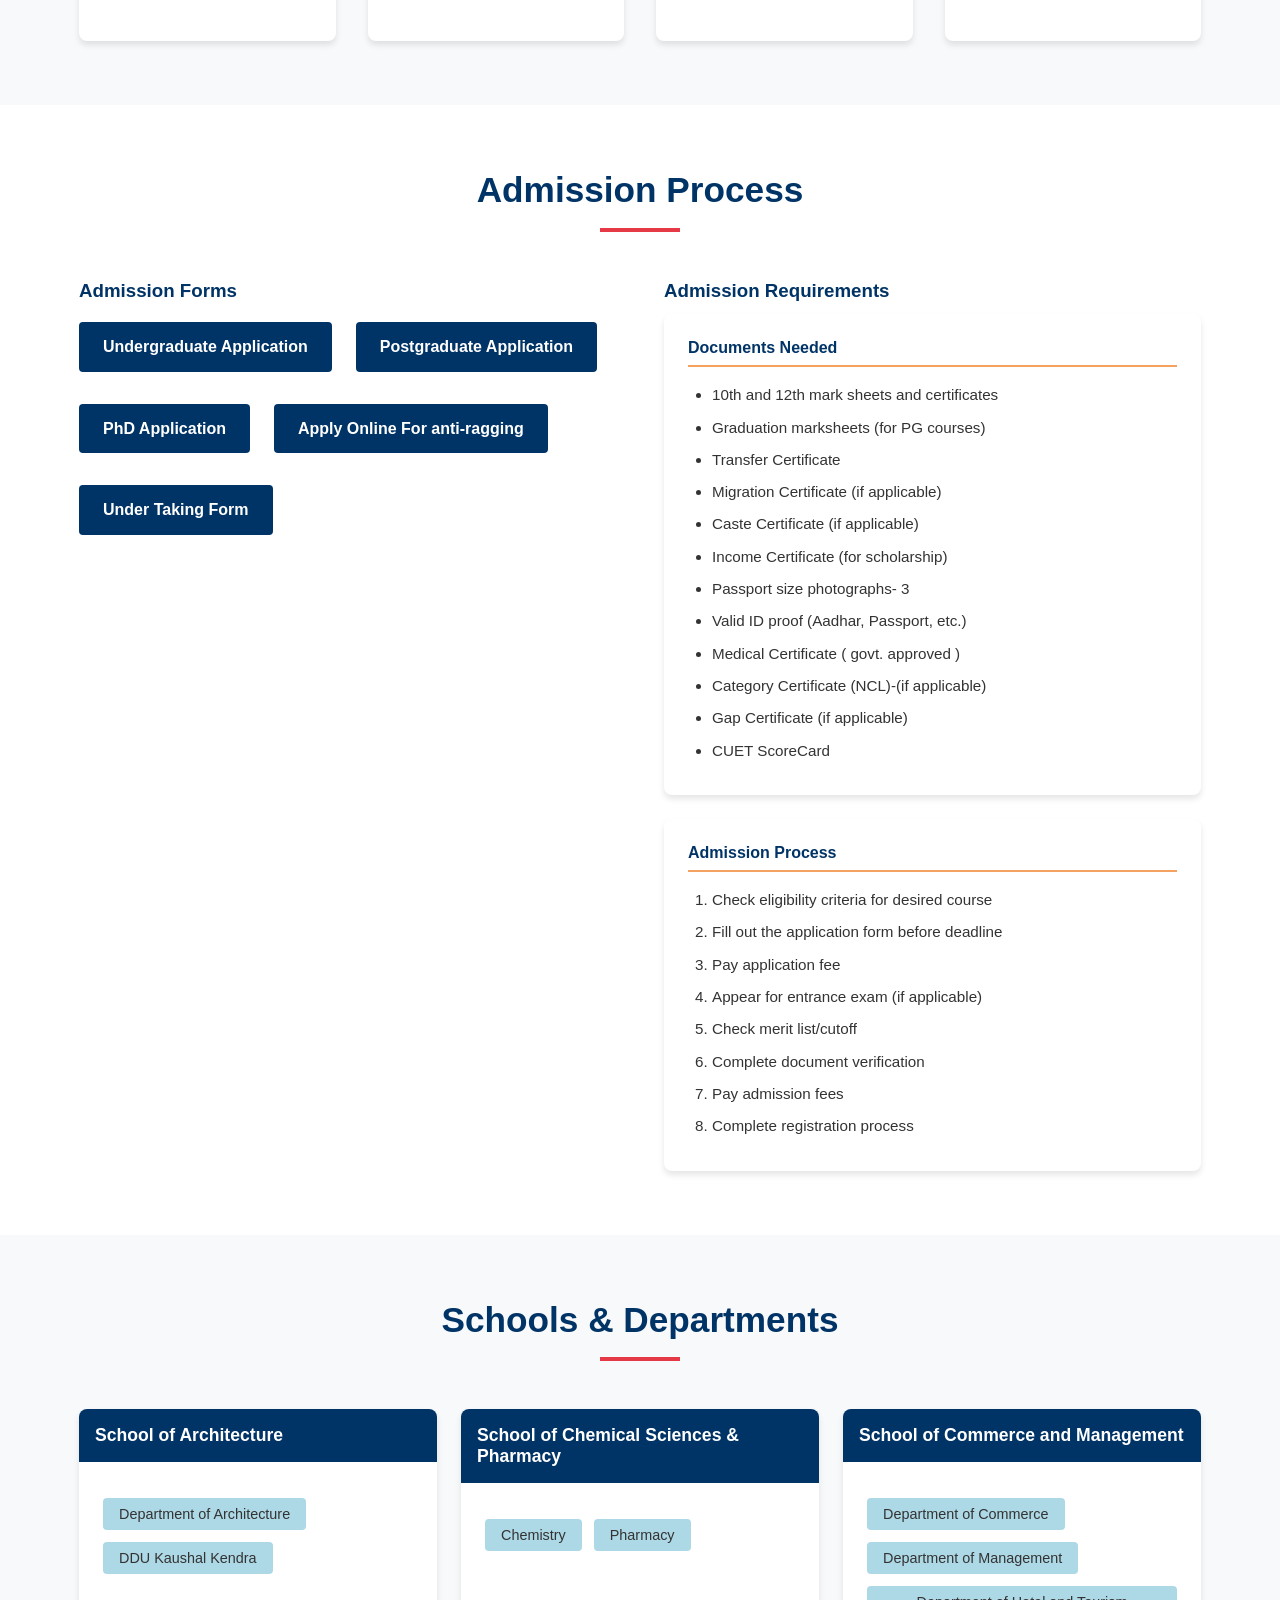
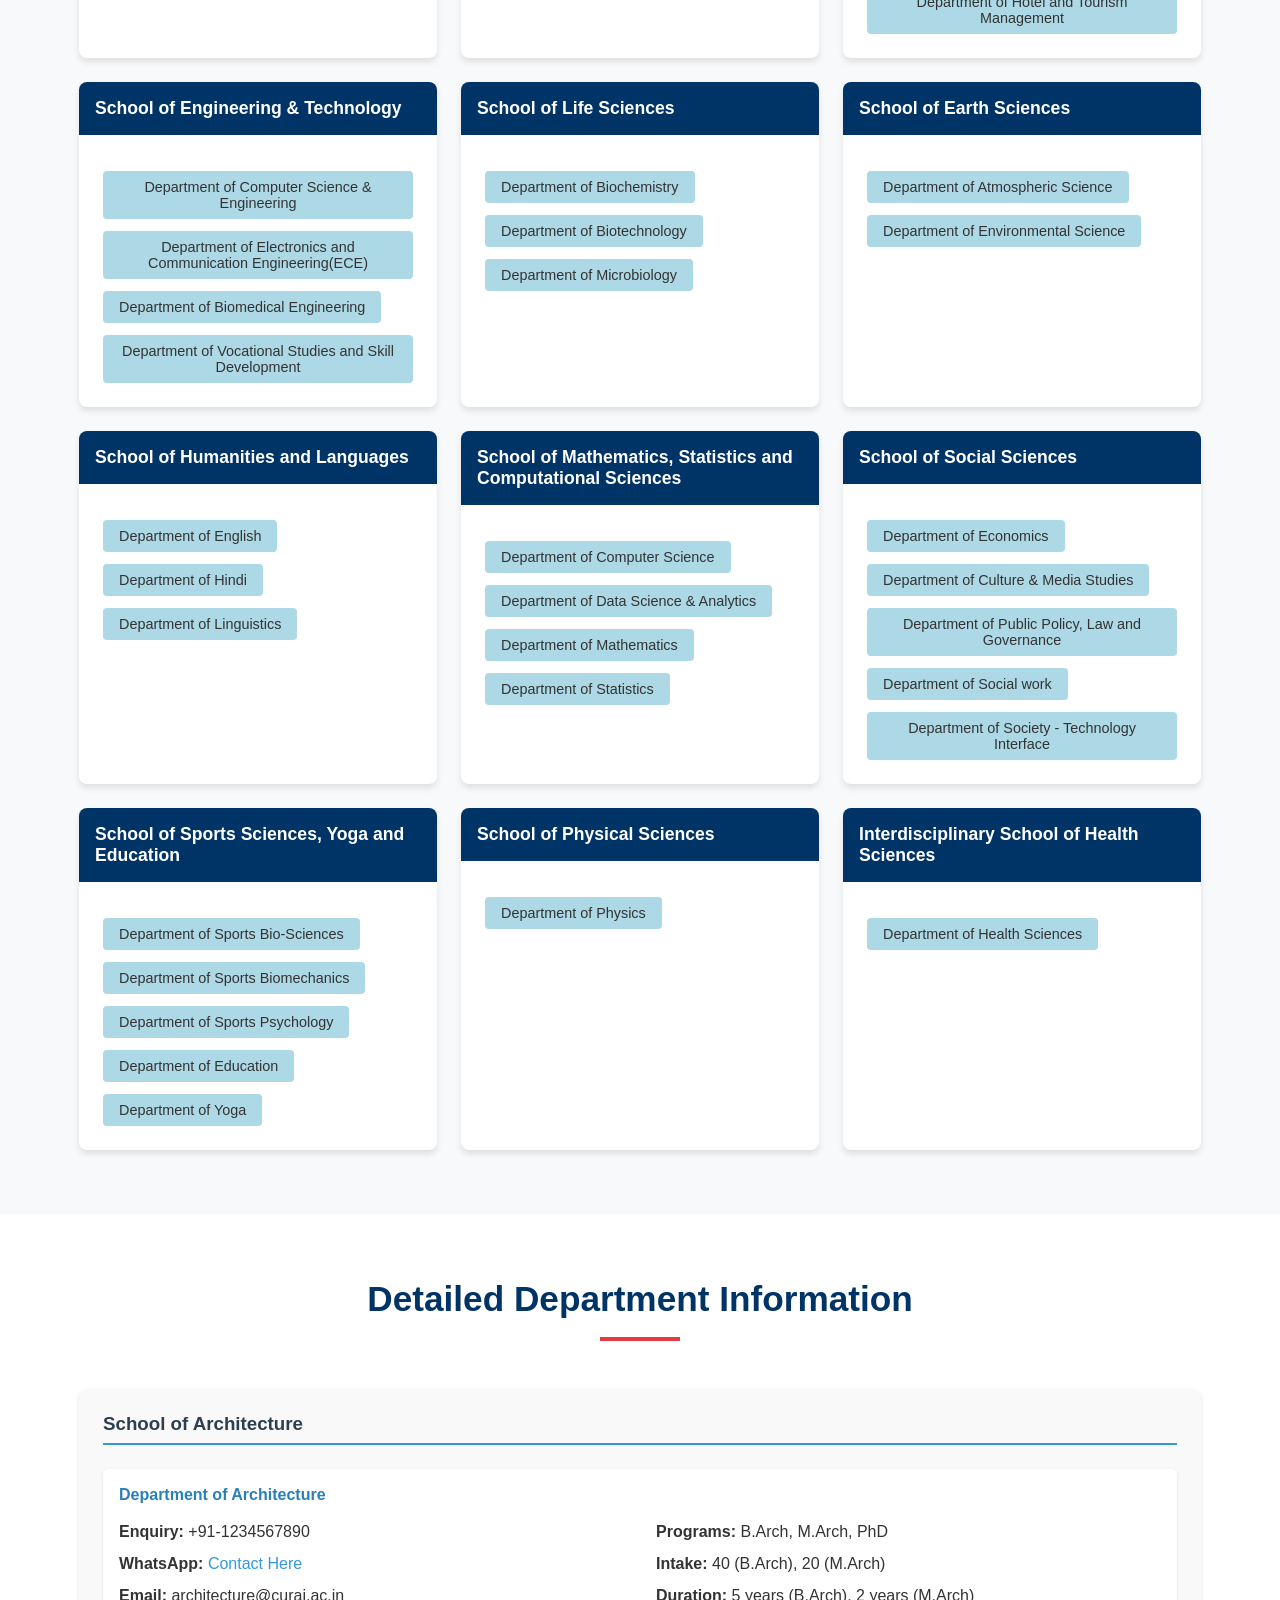
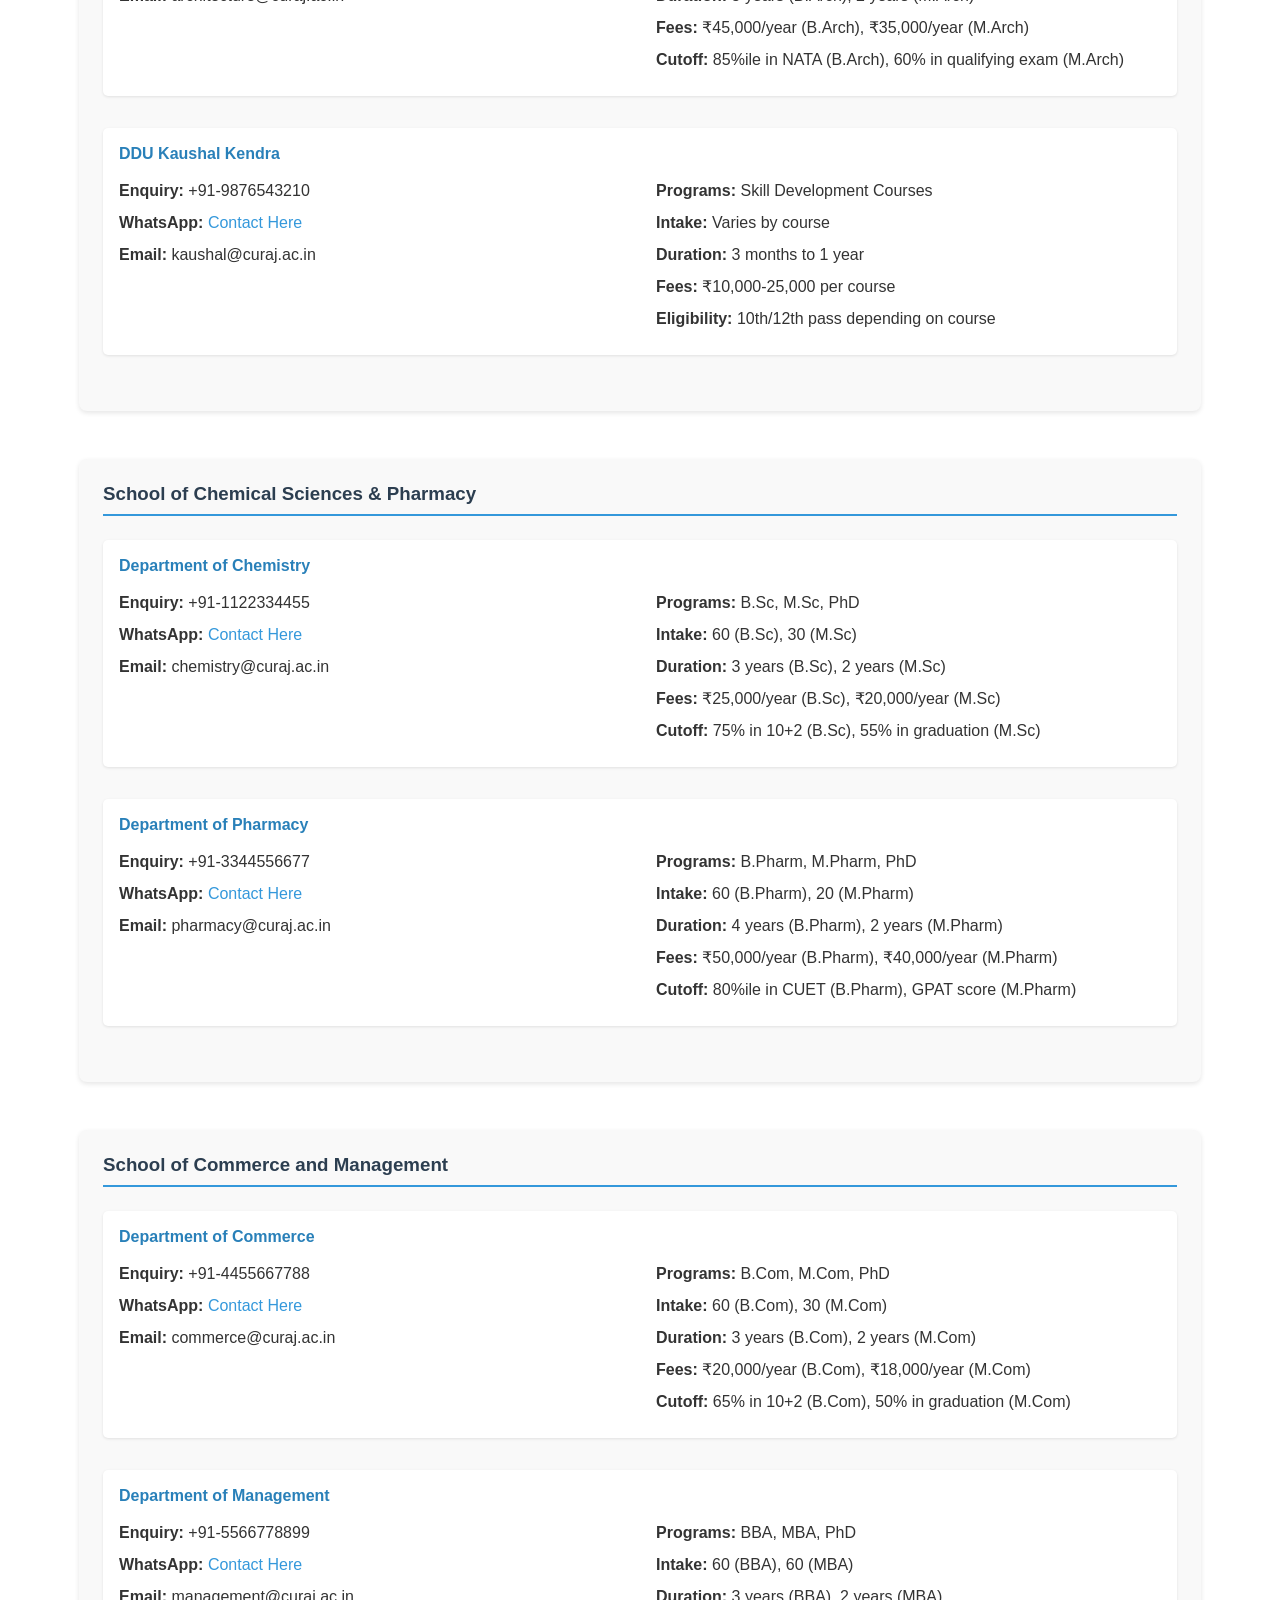
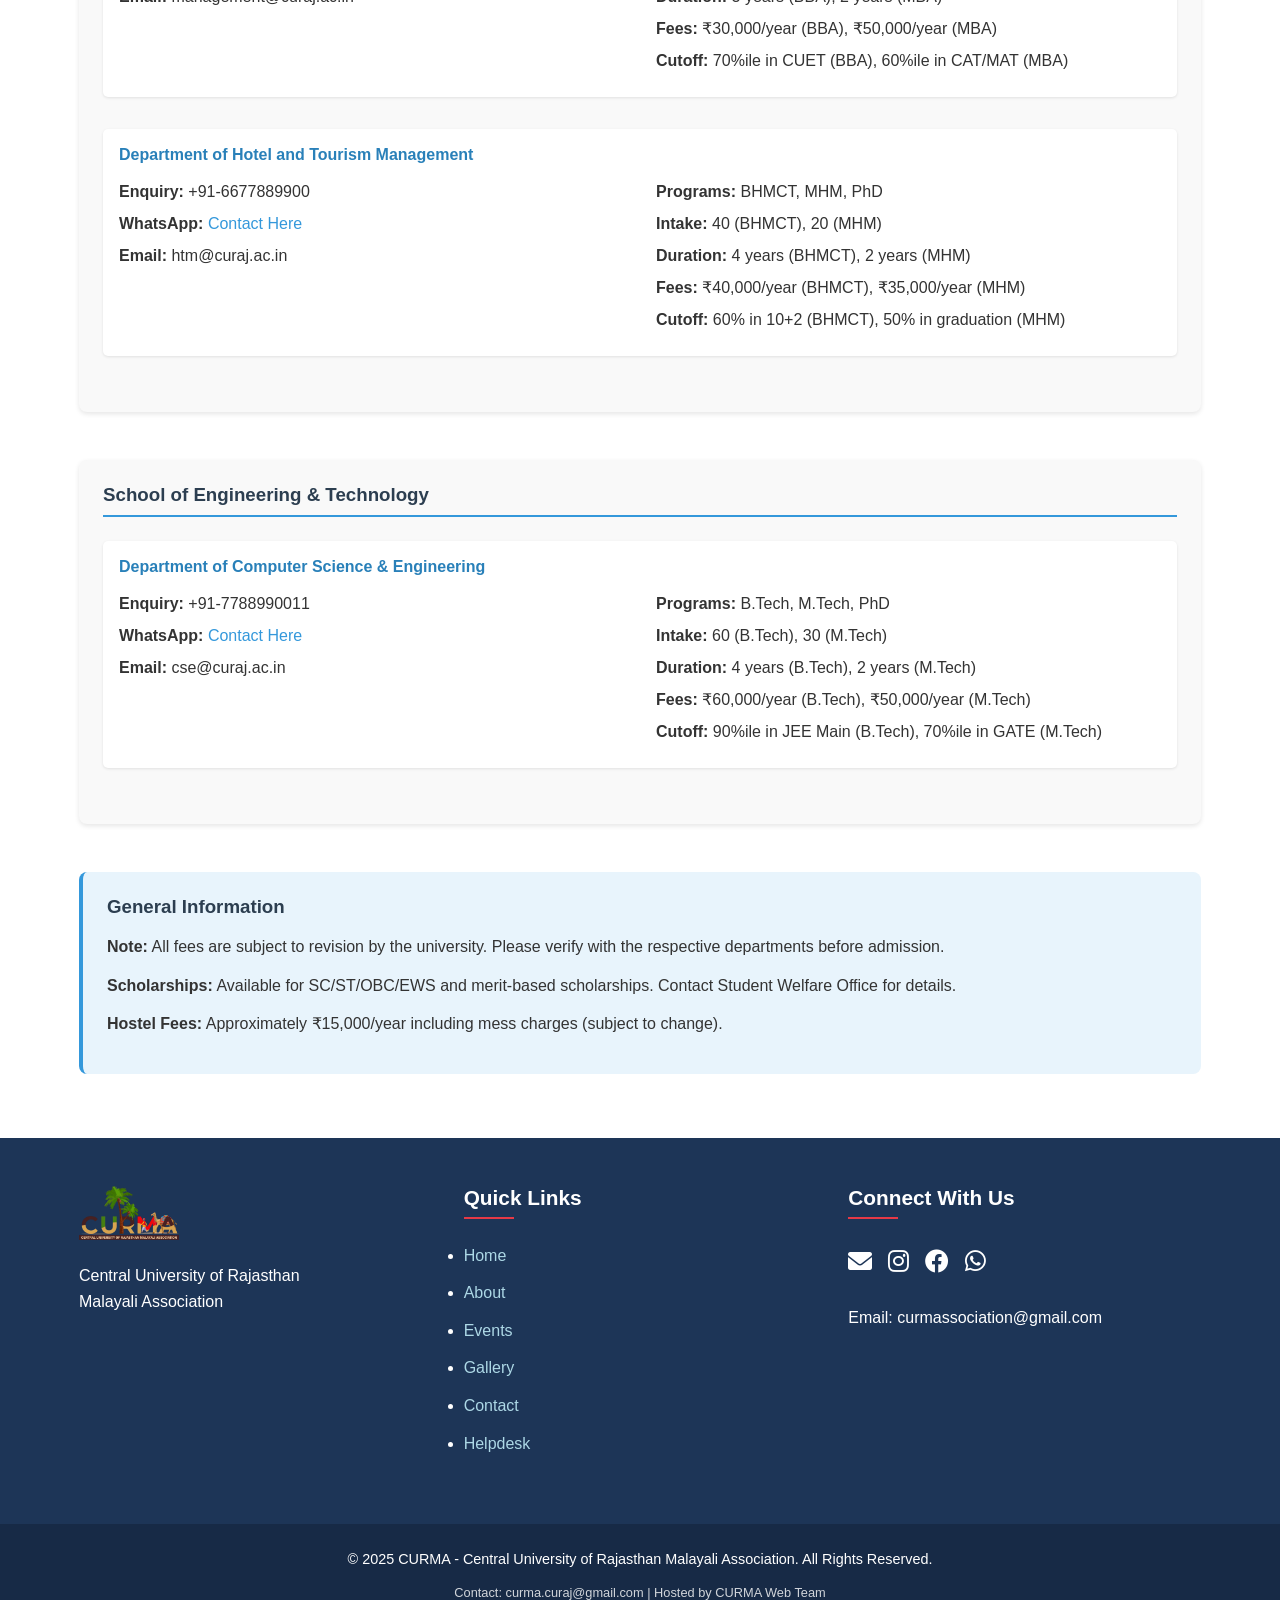
==== commit 9a0d4880: "Update index.html" ====
--- a/index.html
+++ b/index.html
@@ -255,11 +255,11 @@
                     <div class="school-card">
                         <h3 class="school-header">School of Social Sciences</h3>
                         <div class="departments">
-                            <a href="#architecture" class="dept-btn" onclick="window.location.href='#departments'">Department of Economics</button>
-                            <a href="#architecture" class="dept-btn" onclick="window.location.href='#departments'">Department of Culture & Media Studies</button>
-                            <a href="#architecture" class="dept-btn" onclick="window.location.href='#departments'">Department of Public Policy, Law and Governance</button>
-                            <a href="#architecture" class="dept-btn" onclick="window.location.href='#departments'">Department of Social work</button>
-                            <a href="#architecture" class="dept-btn" onclick="window.location.href='#departments'">Department of Society - Technology Interface</button>
+                            <button class="dept-btn" onclick="window.location.href='#departments'">Department of Economics</button>
+                            <button class="dept-btn" onclick="window.location.href='#departments'">Department of Culture & Media Studies</button>
+                            <button class="dept-btn" onclick="window.location.href='#departments'">Department of Public Policy, Law and Governance</button>
+                            <button class="dept-btn" onclick="window.location.href='#departments'">Department of Social work</button>
+                            <button class="dept-btn" onclick="window.location.href='#departments'">Department of Society - Technology Interface </button>
                         </div>
                     </div>
 
--- a/style.css
+++ b/style.css
@@ -631,3 +631,81 @@
         grid-template-columns: 1fr;
     }
 }
+/* Department Details Section */
+.school-details {
+    margin-bottom: 3rem;
+    padding: 1.5rem;
+    background-color: #f9f9f9;
+    border-radius: 8px;
+    box-shadow: 0 2px 5px rgba(0,0,0,0.1);
+}
+
+.school-title {
+    color: #2c3e50;
+    border-bottom: 2px solid #3498db;
+    padding-bottom: 0.5rem;
+    margin-bottom: 1.5rem;
+}
+
+.department-info {
+    margin-bottom: 2rem;
+    padding: 1rem;
+    background-color: white;
+    border-radius: 5px;
+    box-shadow: 0 1px 3px rgba(0,0,0,0.1);
+}
+
+.department-info h4 {
+    color: #2980b9;
+    margin-bottom: 1rem;
+}
+
+.dept-details {
+    display: flex;
+    flex-wrap: wrap;
+    gap: 2rem;
+}
+
+.dept-contact, .dept-academics {
+    flex: 1;
+    min-width: 250px;
+}
+
+.dept-contact p, .dept-academics p {
+    margin-bottom: 0.5rem;
+    line-height: 1.5;
+}
+
+.dept-contact a {
+    color: #3498db;
+    text-decoration: none;
+}
+
+.dept-contact a:hover {
+    text-decoration: underline;
+}
+
+.general-info {
+    margin-top: 2rem;
+    padding: 1.5rem;
+    background-color: #e8f4fc;
+    border-radius: 8px;
+    border-left: 4px solid #3498db;
+}
+
+.general-info h3 {
+    color: #2c3e50;
+    margin-bottom: 1rem;
+}
+
+.general-info p {
+    margin-bottom: 0.8rem;
+    line-height: 1.6;
+}
+
+@media (max-width: 768px) {
+    .dept-details {
+        flex-direction: column;
+        gap: 1rem;
+    }
+}
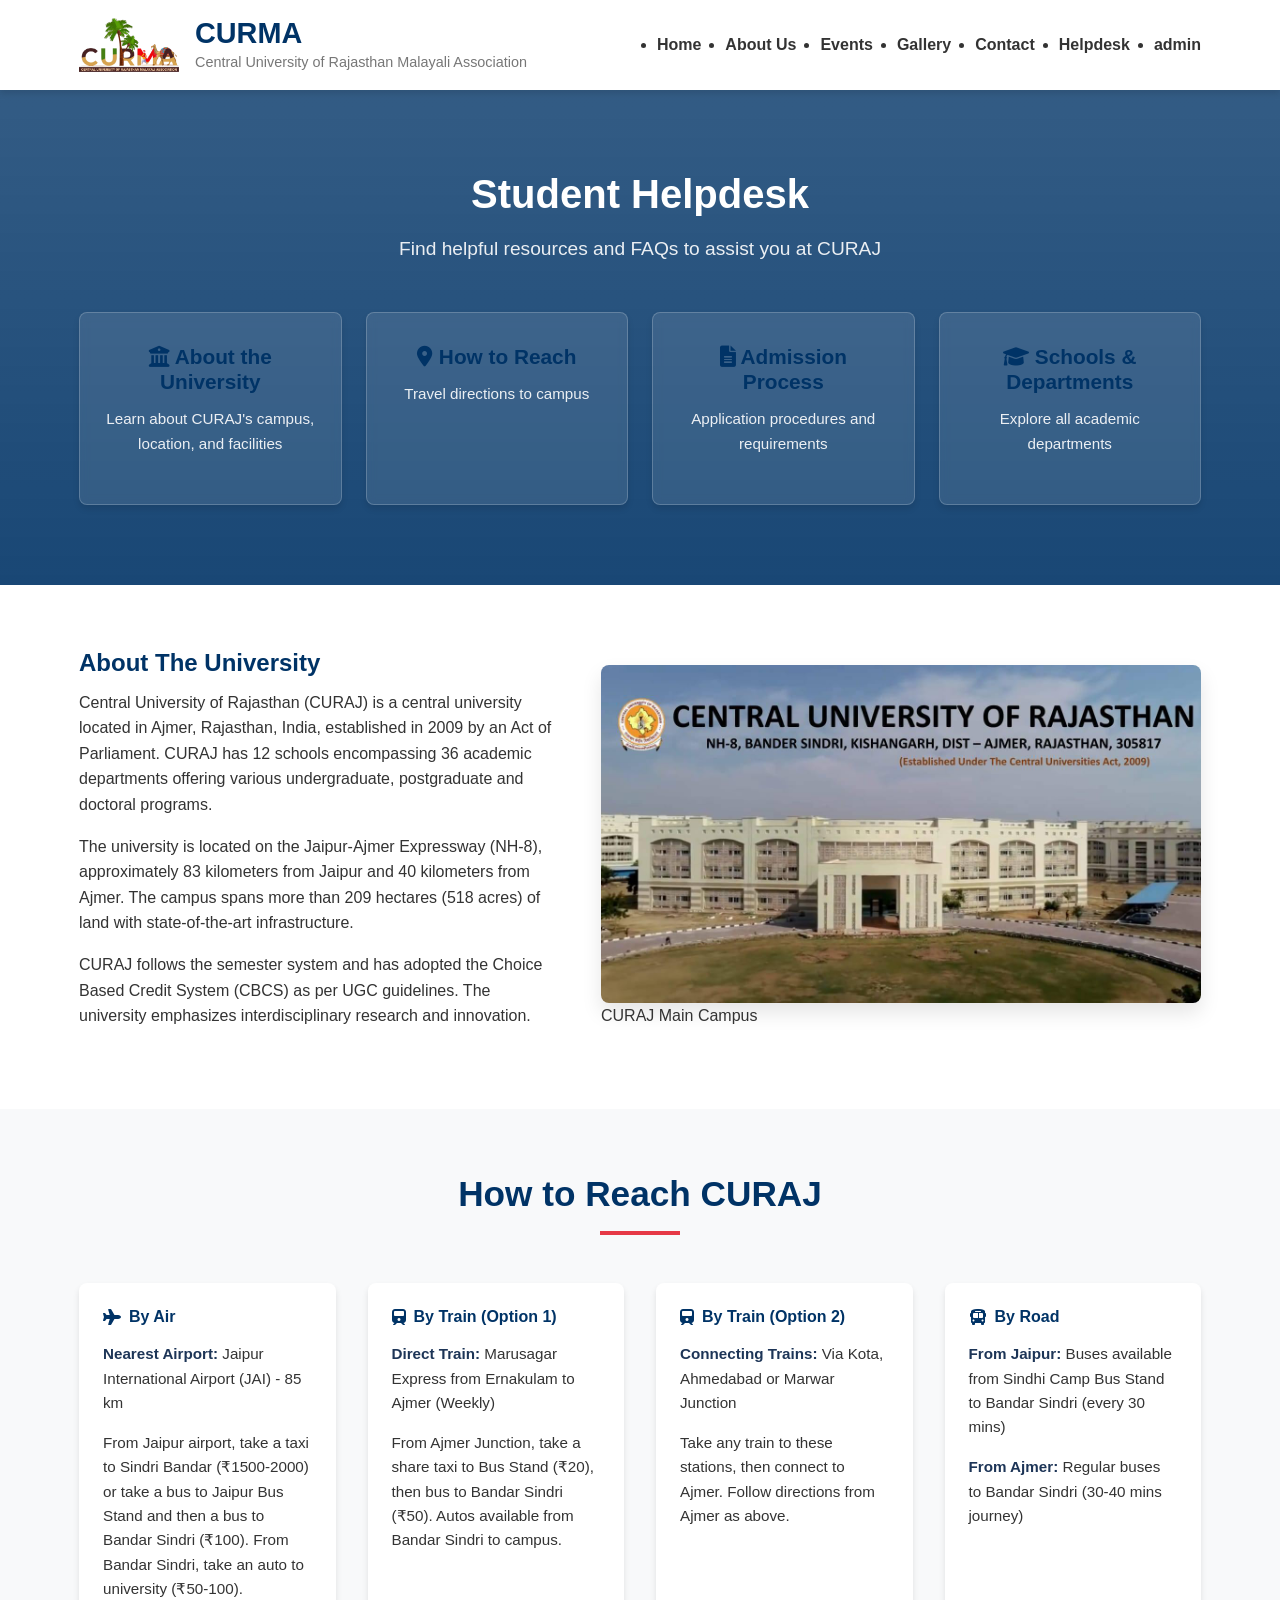
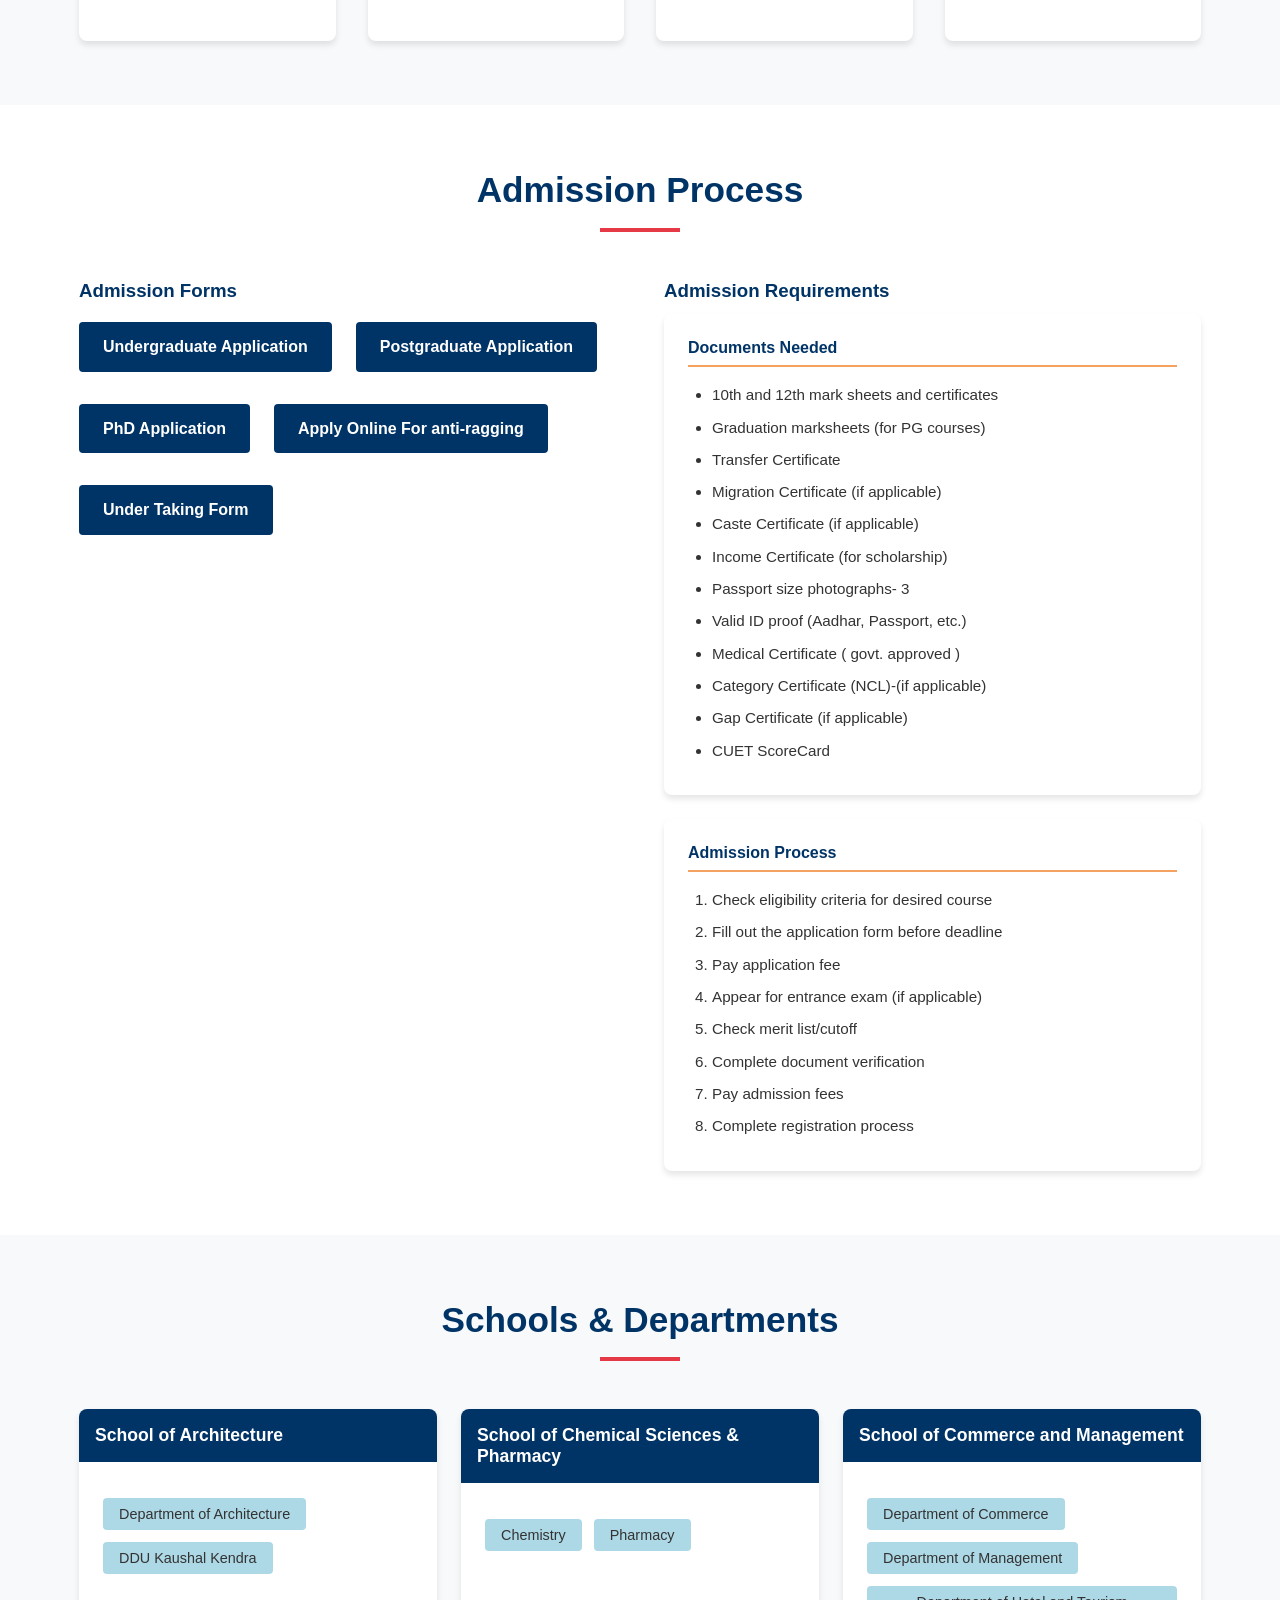
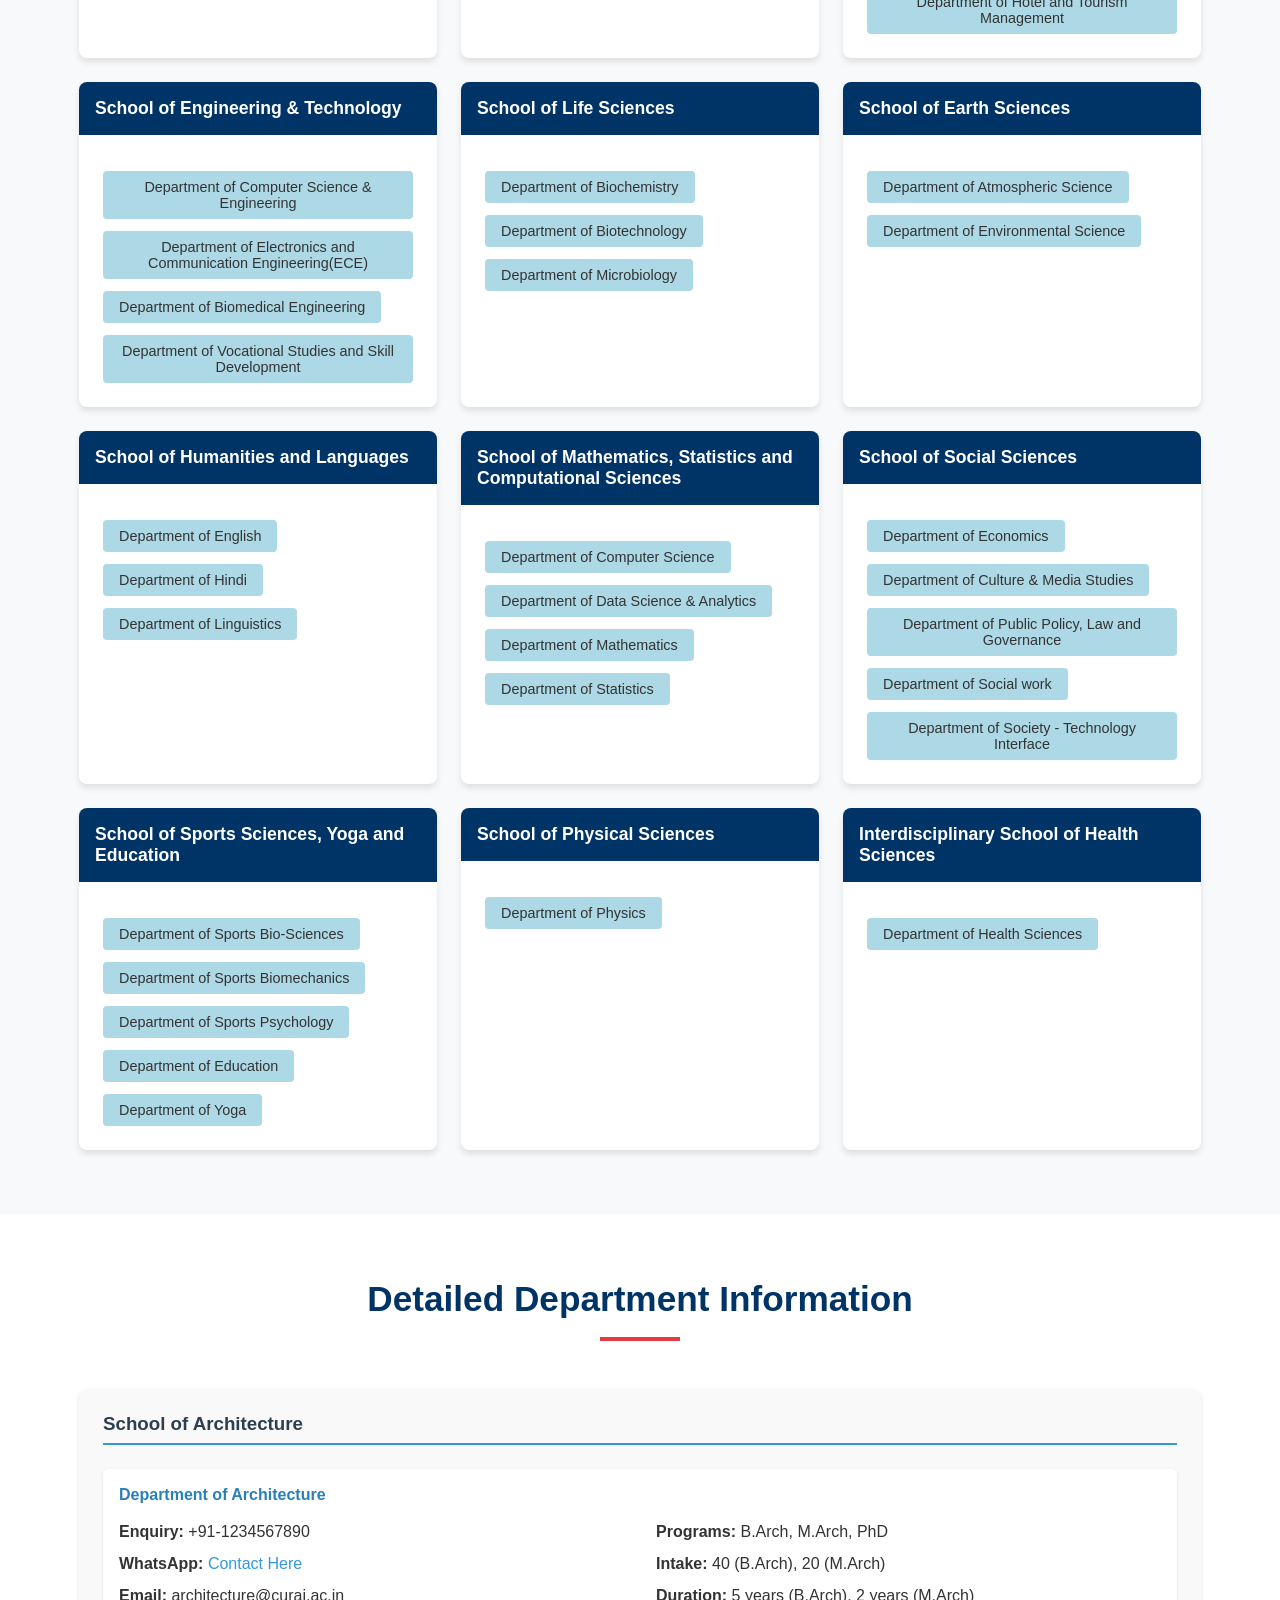
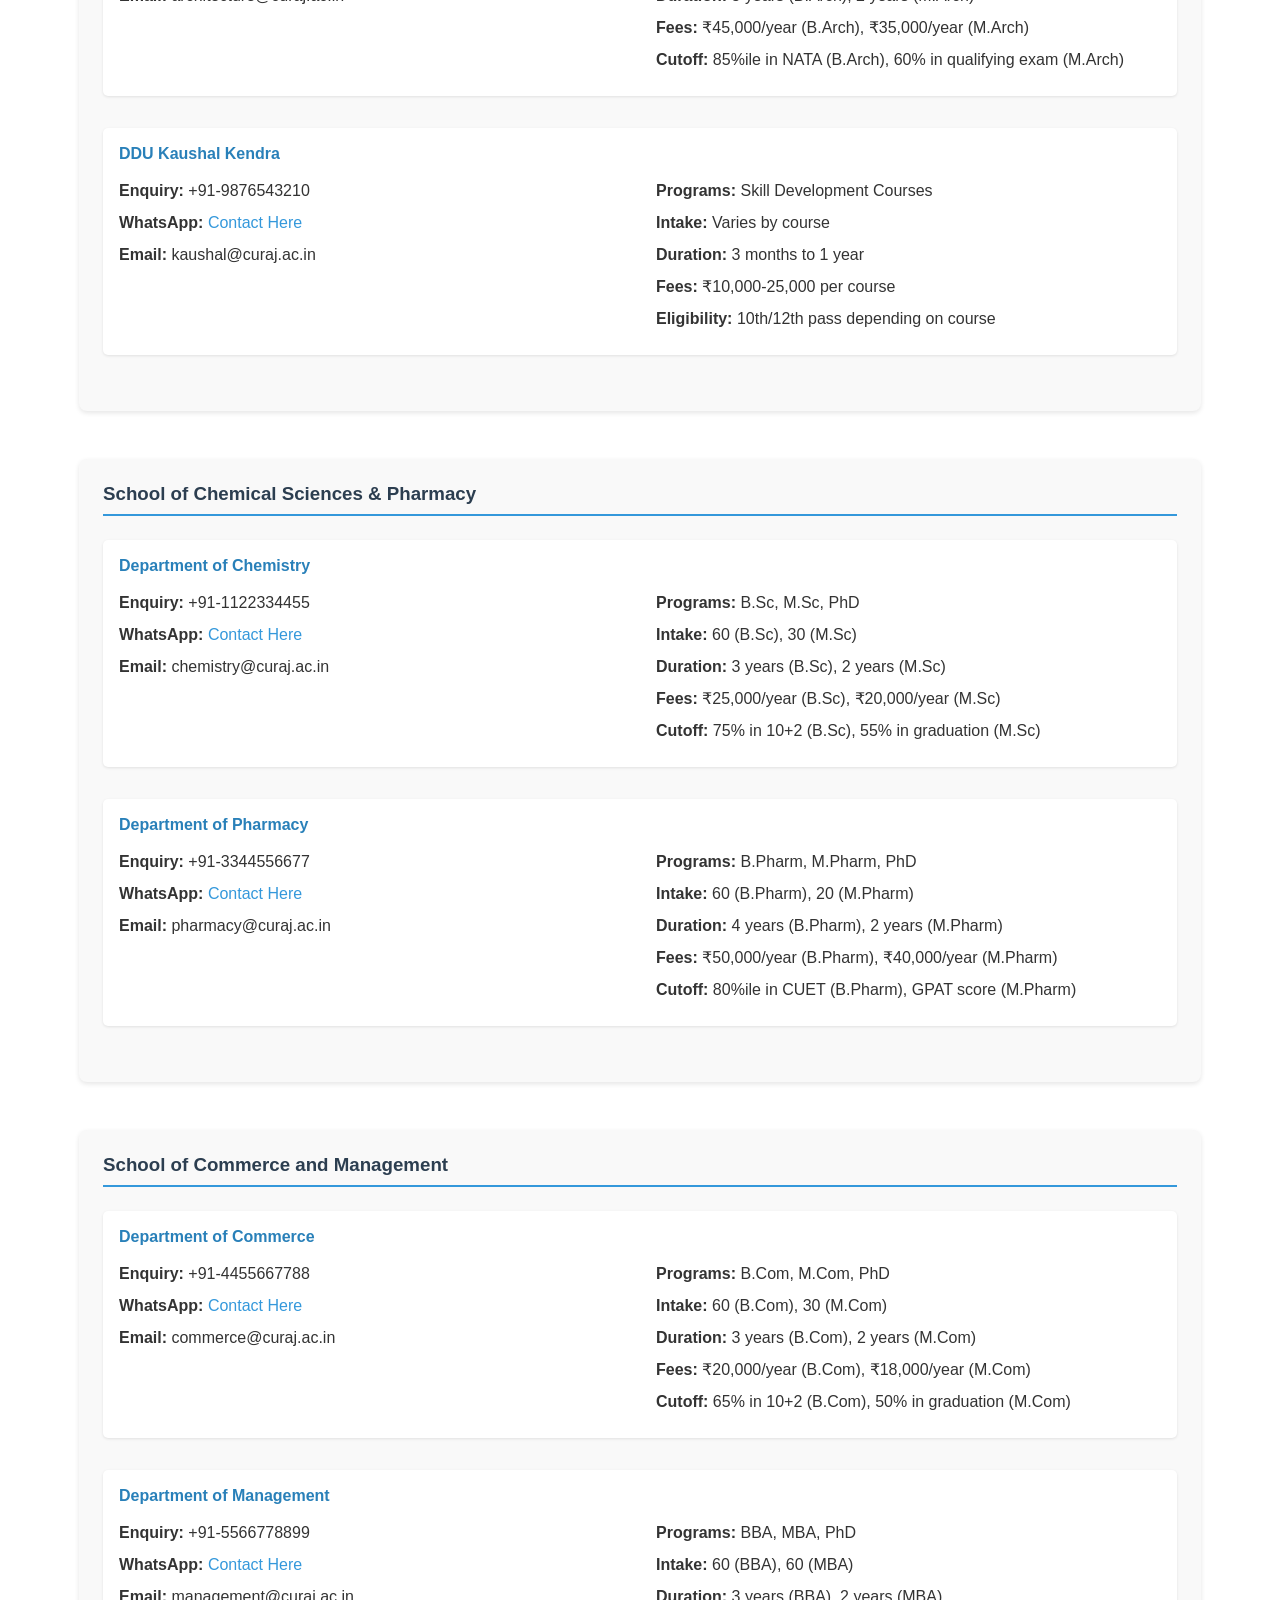
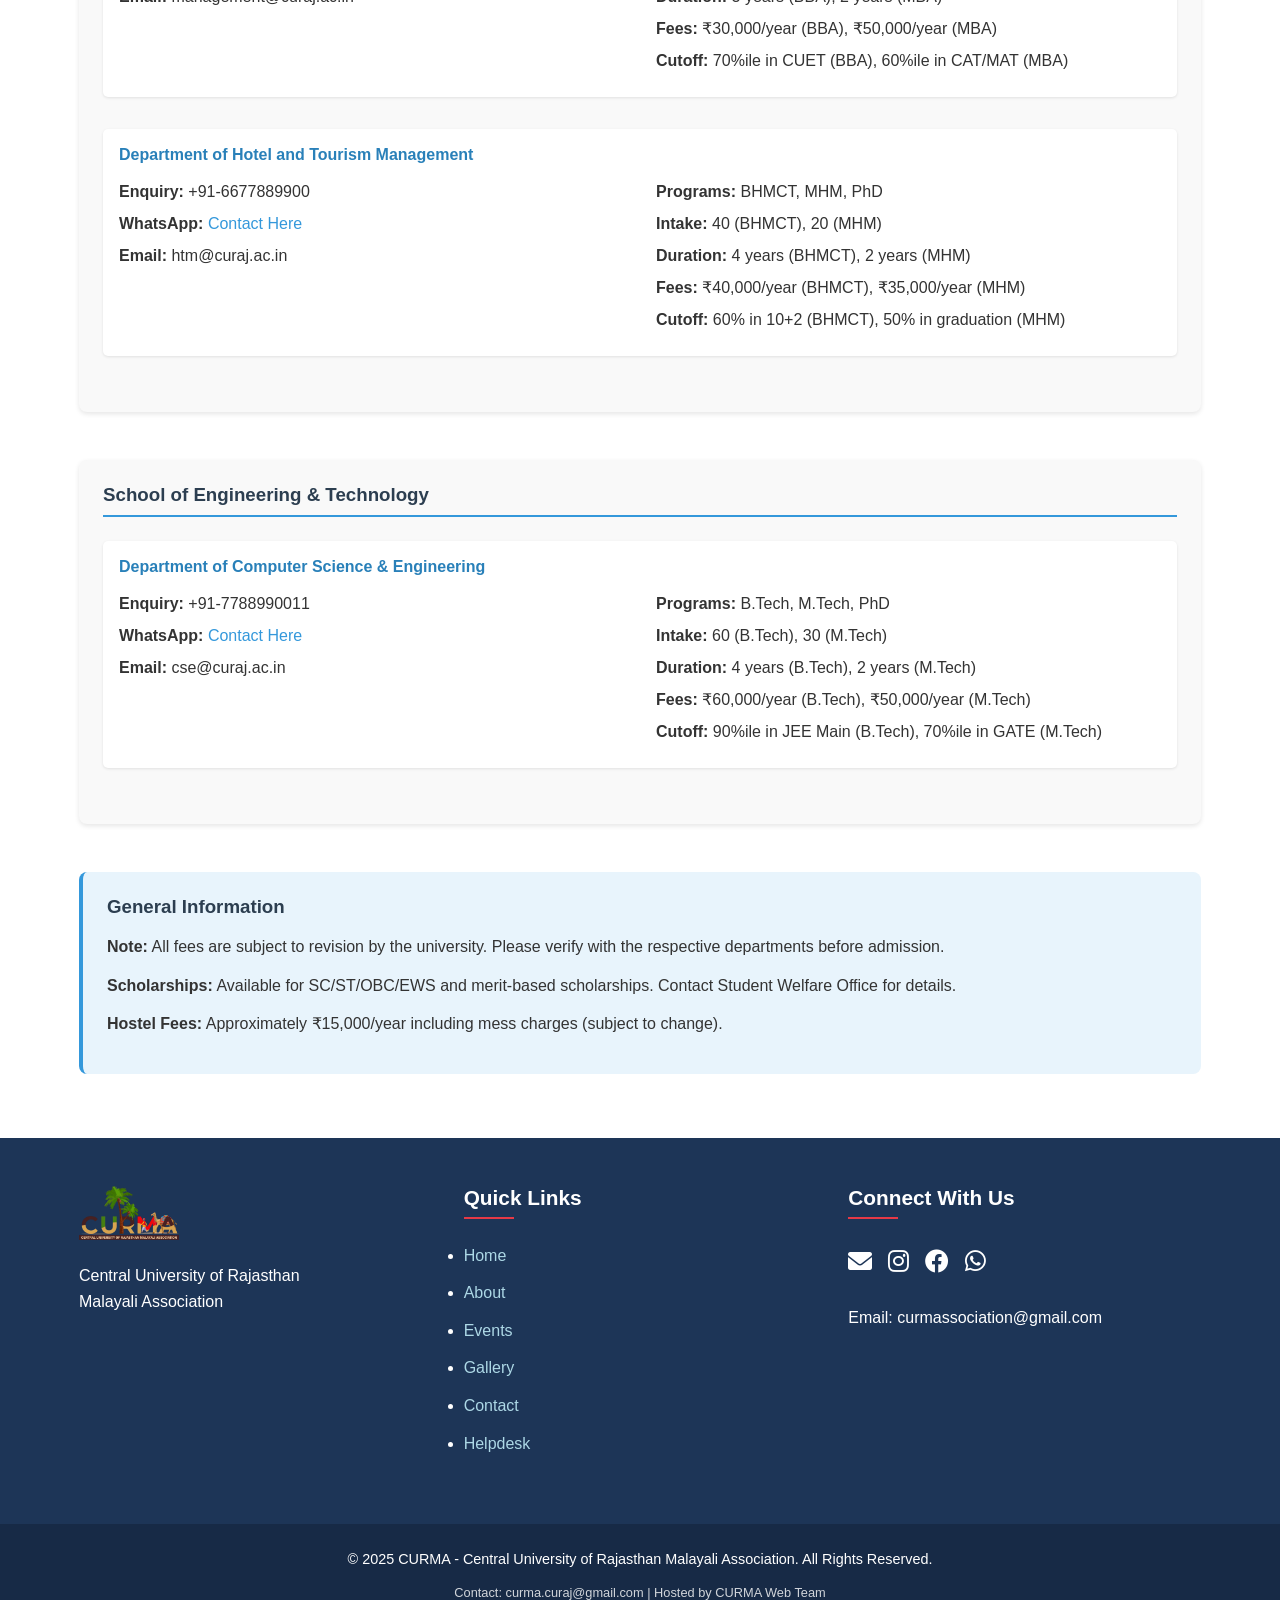
==== commit 1ba9f15b: "Update index.html" ====
--- a/index.html
+++ b/index.html
@@ -3,7 +3,7 @@
 <head>
     <meta charset="UTF-8">
     <meta name="viewport" content="width=device-width, initial-scale=1.0">
-    <title>CURMA Association</title>
+    <title>CURMA</title>
     <link rel="stylesheet" href="style.css">
     <!-- Add Font Awesome for icons -->
     <link rel="stylesheet" href="https://cdnjs.cloudflare.com/ajax/libs/font-awesome/6.0.0/css/all.min.css">
@@ -14,8 +14,8 @@
         <div class="logo">
             <img src="logo.png" alt="CURMA Logo" id="logo">
             <div>
-                <h1>CURMA Association</h1>
-                <p>Central University of Rajasthan</p>
+                <h1>CURMA</h1>
+                <p>Central University of Rajasthan Malayali Association</p>
             </div>
         </div>
         <nav>
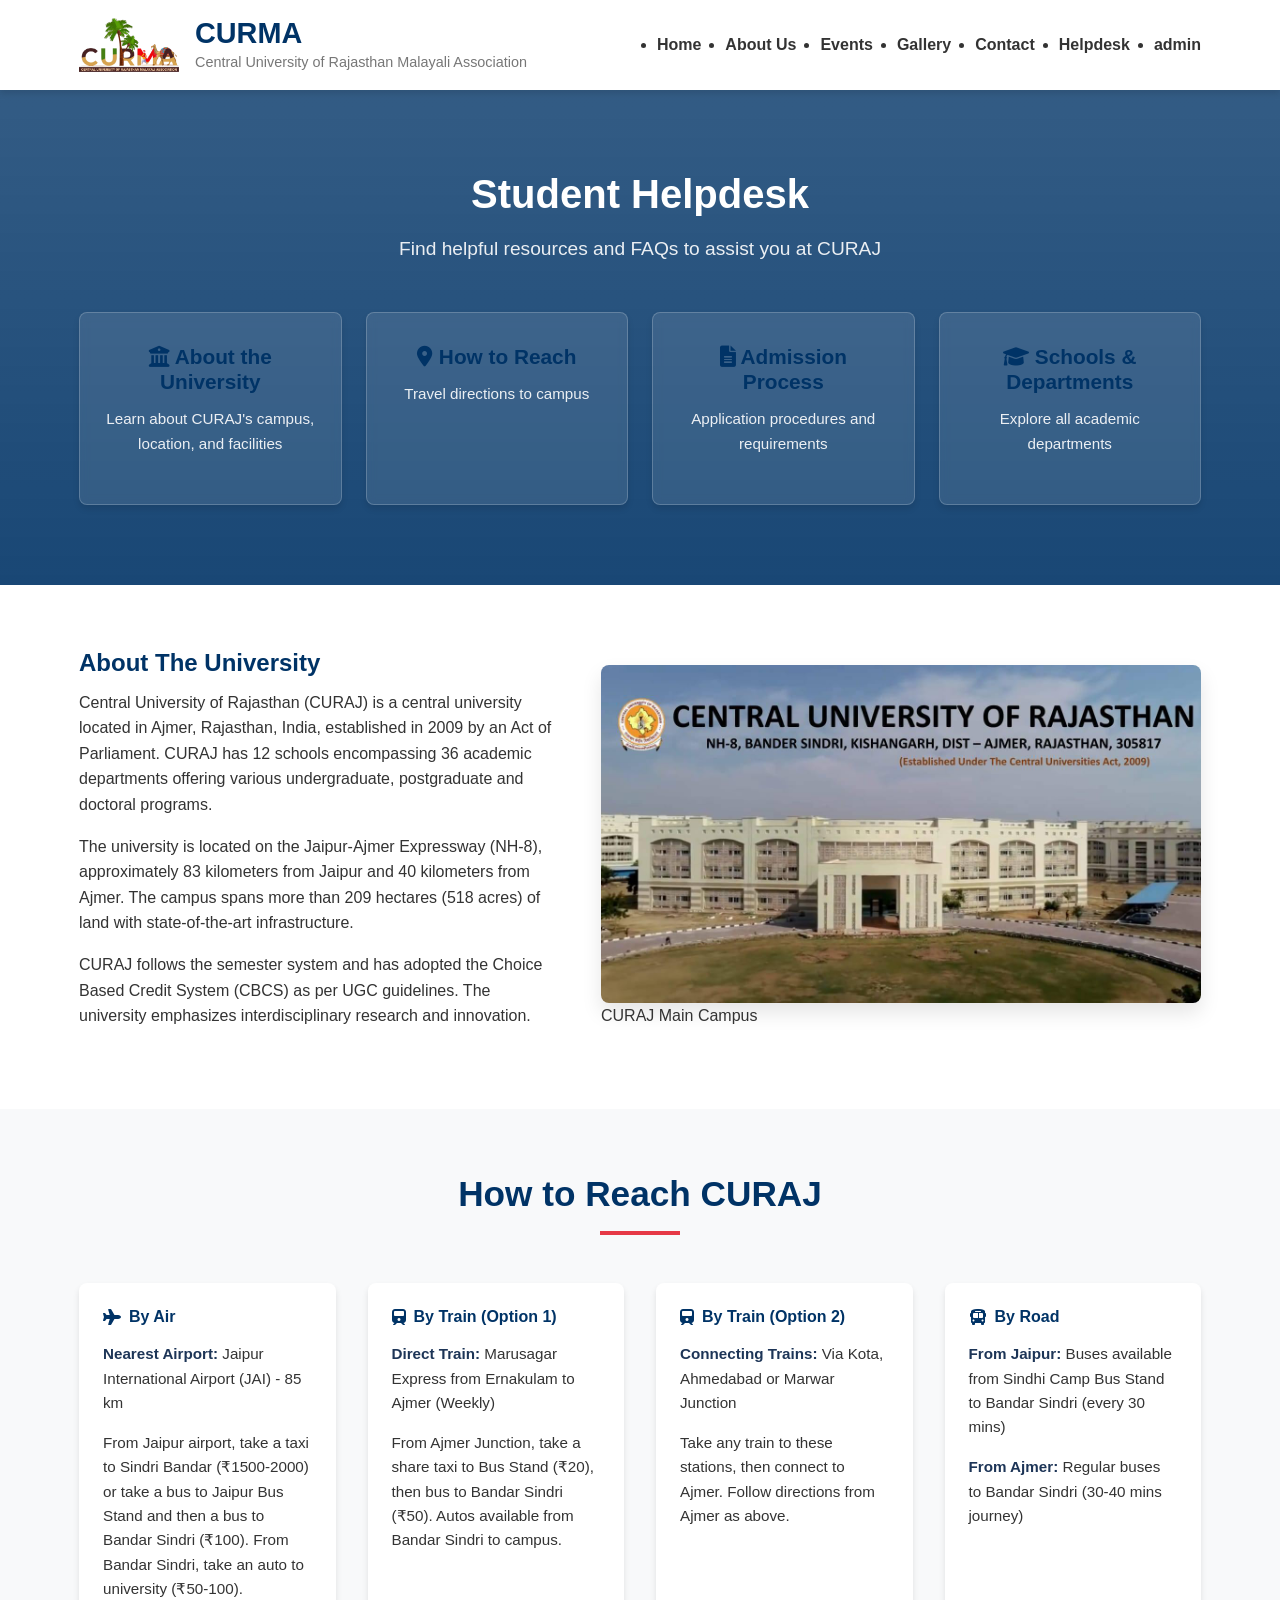
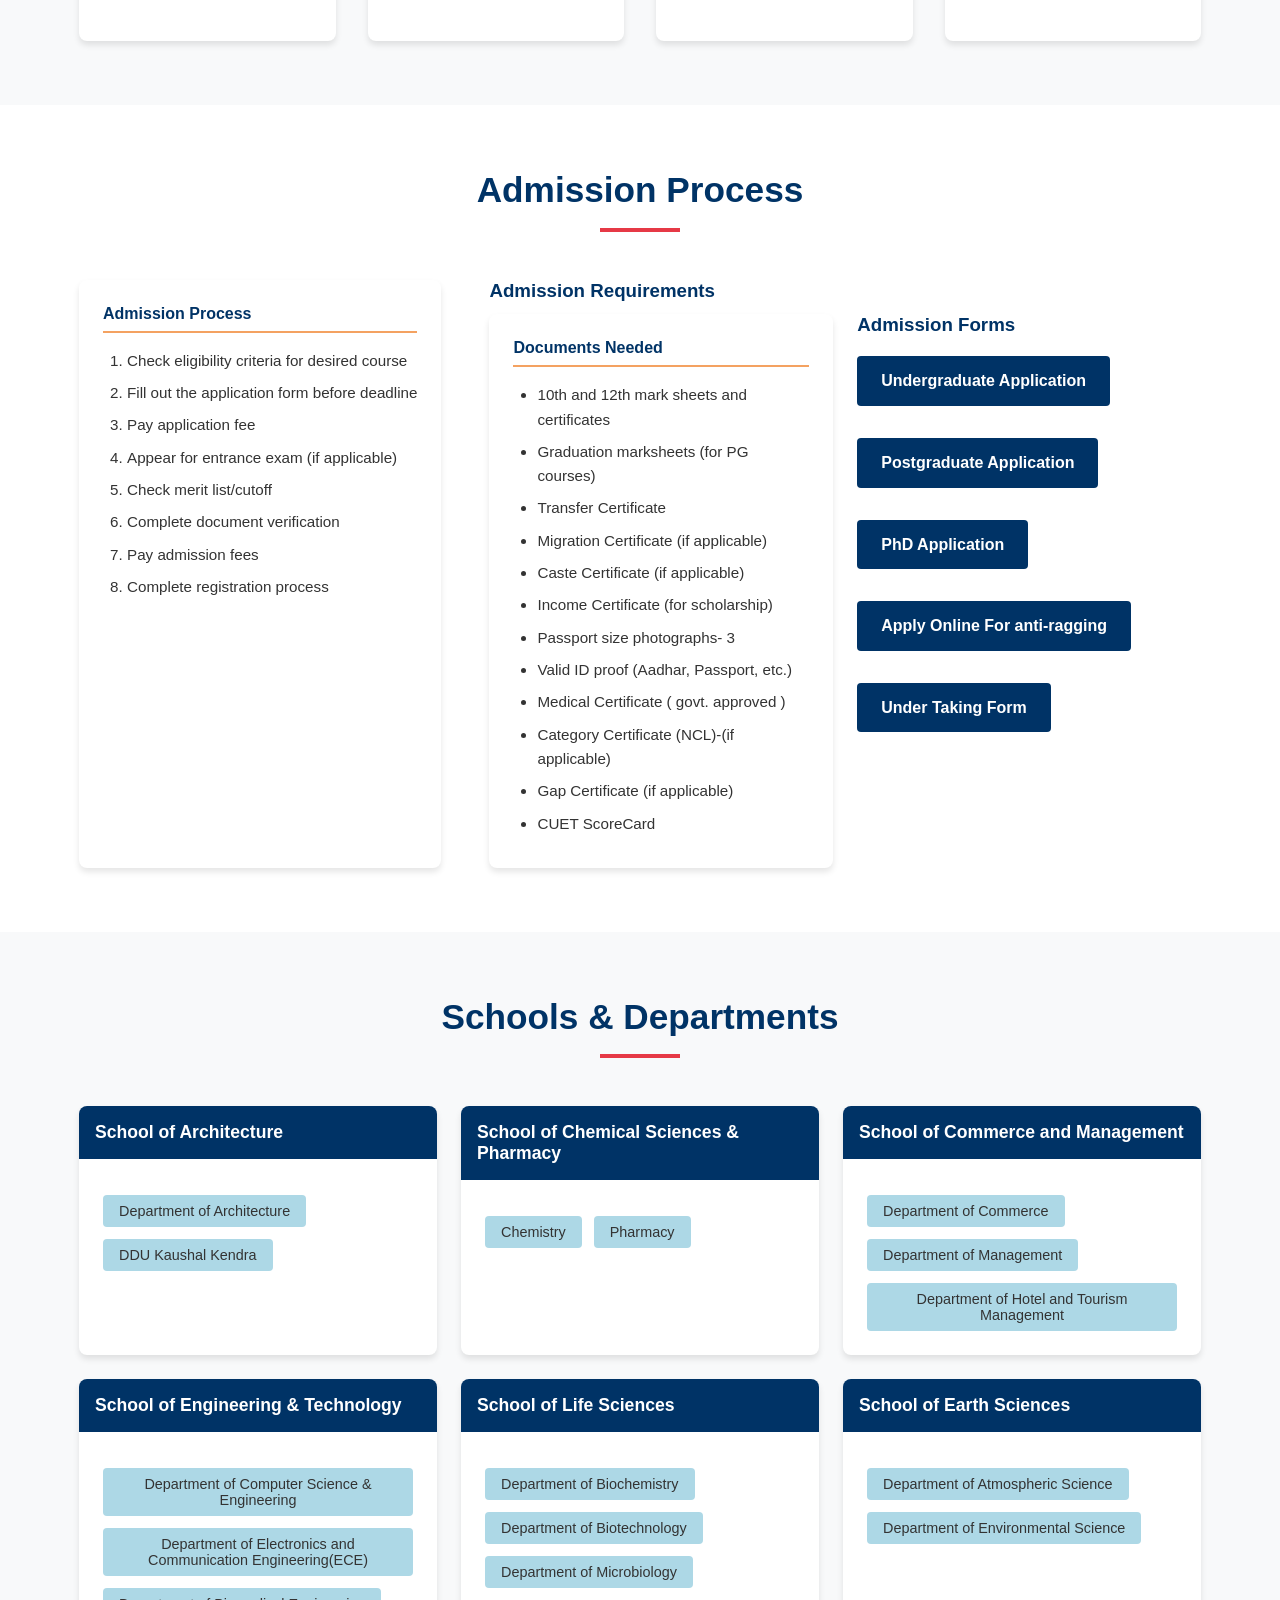
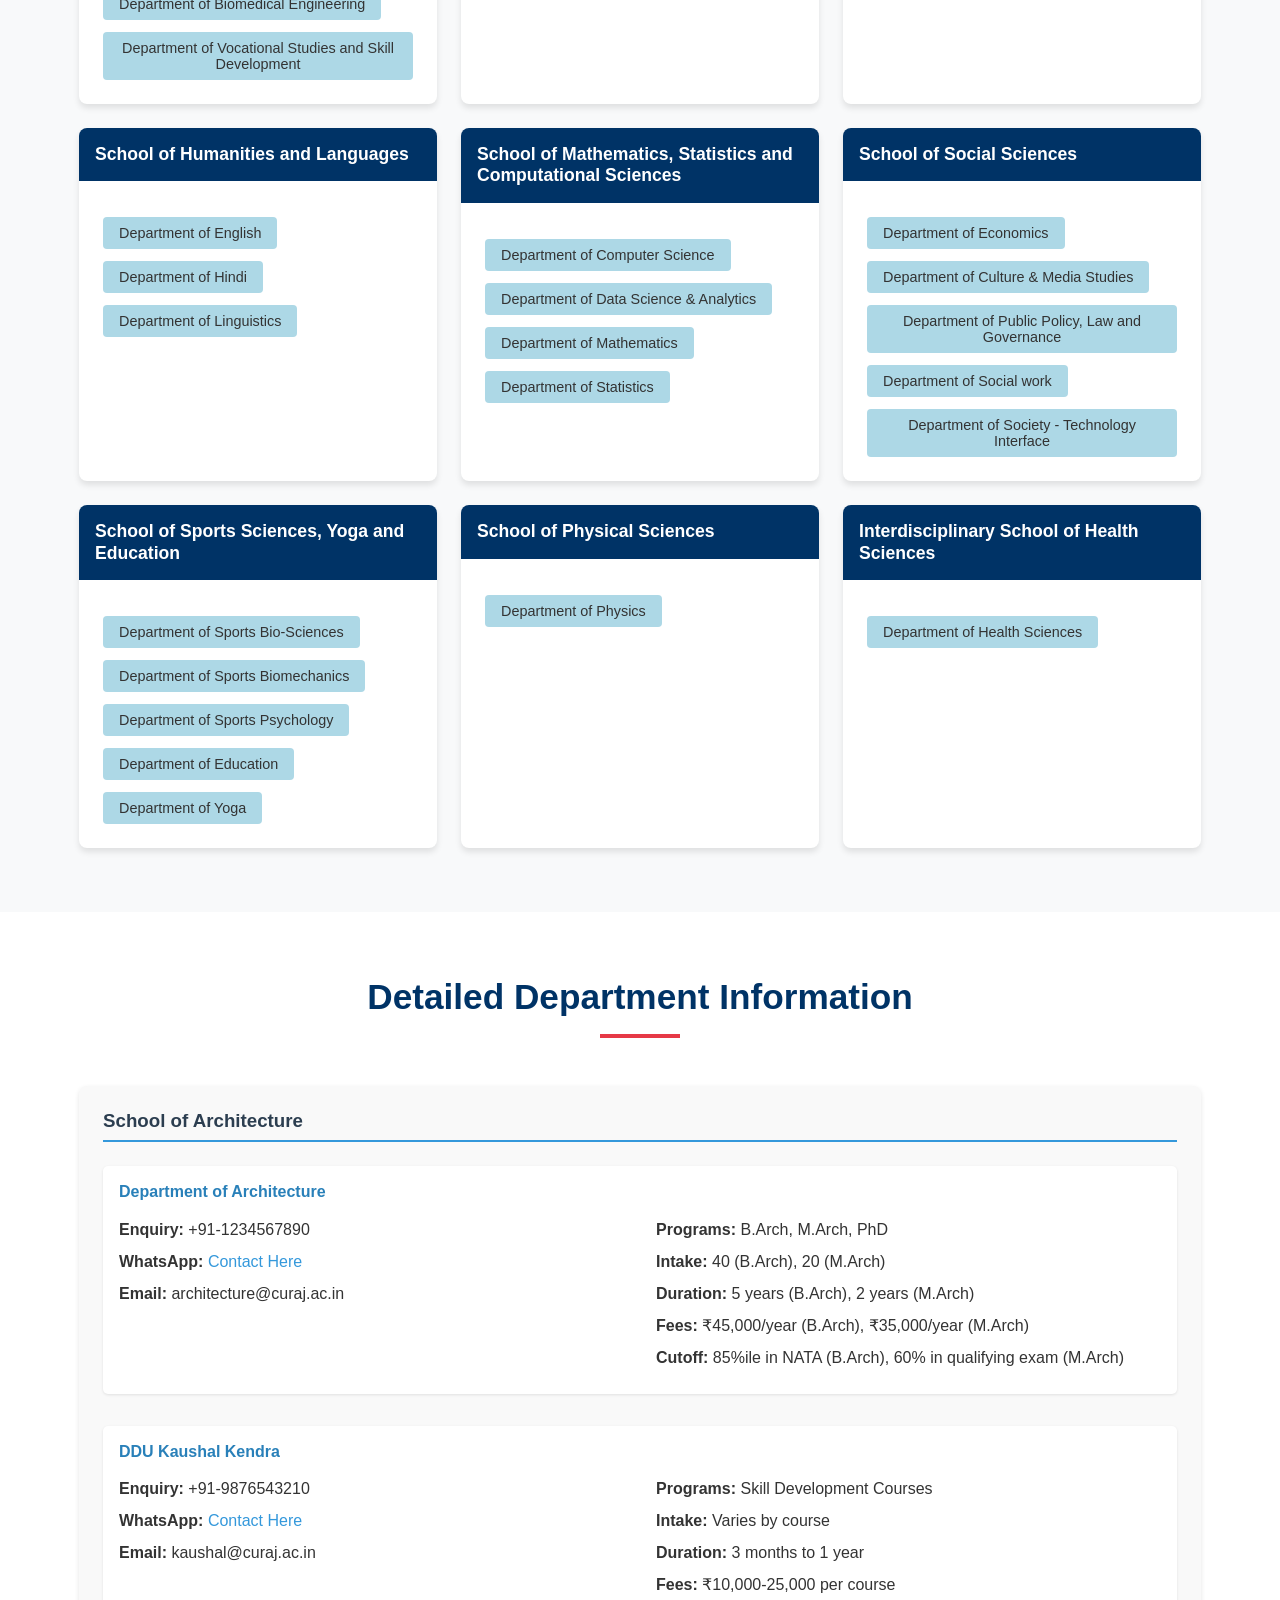
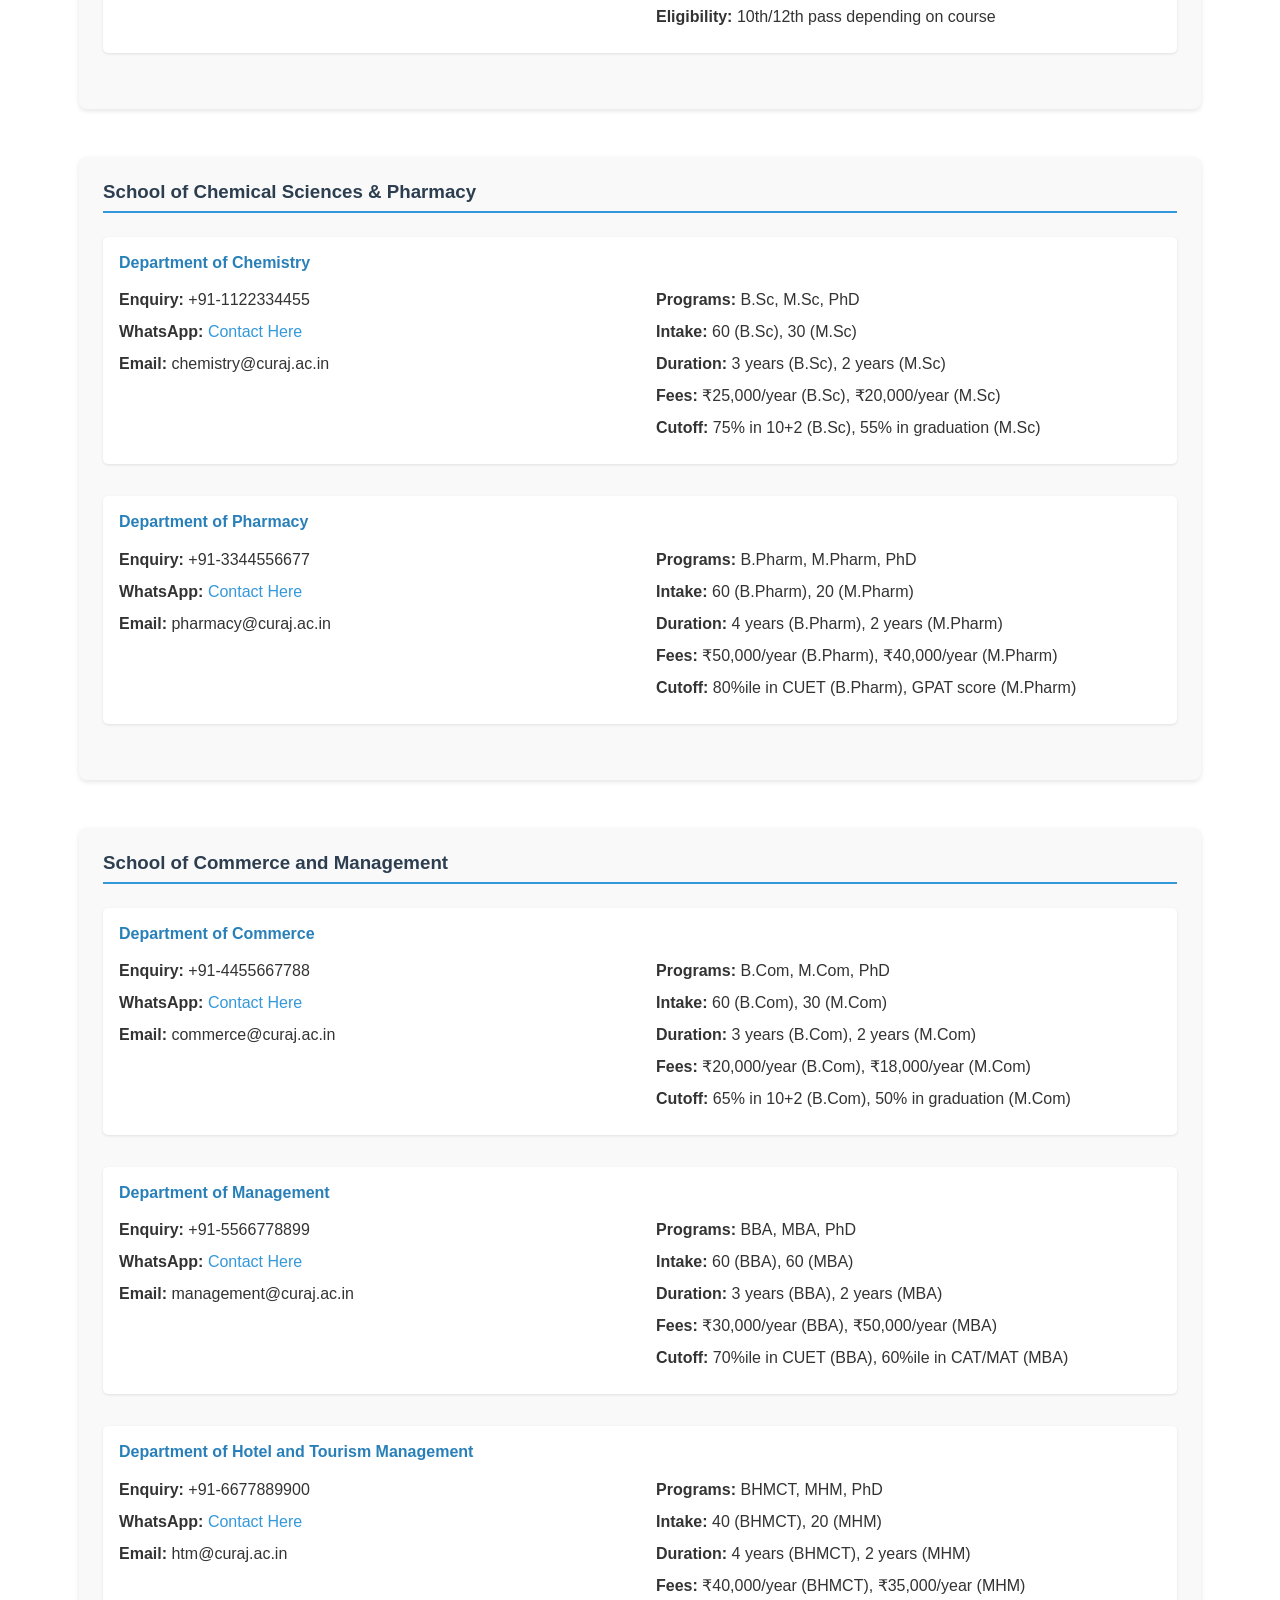
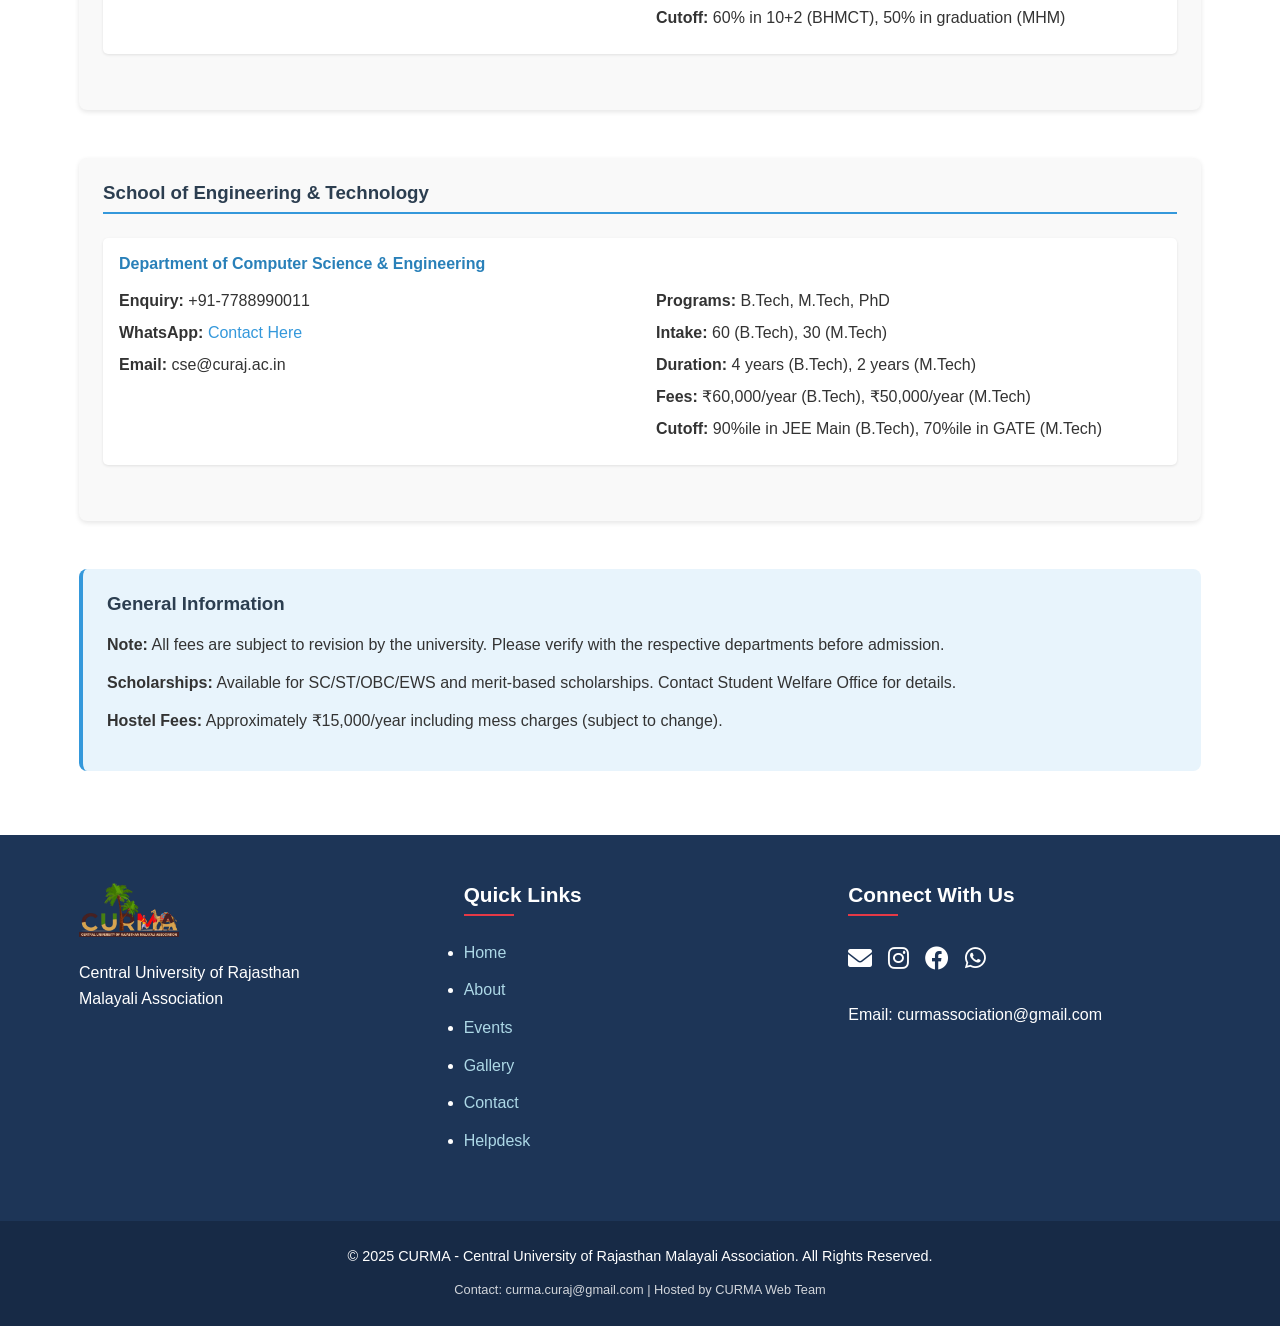
==== commit f5a1fc50: "Update index.html" ====
--- a/index.html
+++ b/index.html
@@ -116,16 +116,20 @@
                 <h2 class="section-title">Admission Process</h2>
                 
                 <div class="admission-content">
-                    <div class="forms-section">
-                        <h3>Admission Forms</h3>
-                        <div class="form-buttons">
-                            <a href="#" class="btn" target="_blank">Undergraduate Application</a>
-                            <a href="https://curajadm.samarth.edu.in/" class="btn" target="_blank">Postgraduate Application</a>
-                            <a href="#" class="btn" target="_blank">PhD Application</a>
-                            <a href="https://www.antiragging.in/affidavit_university_form.php" class="btn" target="_blank">Apply Online For anti-ragging</a>
-                            <a href="https://curaj.ac.in/sites/default/files/UNDERTAKING%20FORM-%20%28To%20be%20submitted%20in%20case%20the%20candidate%20do%20not%20have%20any%20document%28s%29%20at%20the%20time%20of%20filling%20the%20registration%20form%29_0.pdf" class="btn" target="_blank">Under Taking Form</a>
-                        </div>
-                    </div>
+
+                    <div class="req-card">
+                                <h4>Admission Process</h4>
+                                <ol>
+                                    <li>Check eligibility criteria for desired course</li>
+                                    <li>Fill out the application form before deadline</li>
+                                    <li>Pay application fee</li>
+                                    <li>Appear for entrance exam (if applicable)</li>
+                                    <li>Check merit list/cutoff</li>
+                                    <li>Complete document verification</li>
+                                    <li>Pay admission fees</li>
+                                    <li>Complete registration process</li>
+                                </ol>
+                            </div>
                     
                     <div class="requirements-section">
                         <h3>Admission Requirements</h3>
@@ -147,20 +151,19 @@
                                     <li>CUET ScoreCard</li>
                                 </ul>
                             </div>
+                    
+                    <div class="forms-section">
+                        <h3>Admission Forms</h3>
+                        <div class="form-buttons">
+                            <a href="#" class="btn" target="_blank">Undergraduate Application</a>
+                            <a href="https://curajadm.samarth.edu.in/" class="btn" target="_blank">Postgraduate Application</a>
+                            <a href="#" class="btn" target="_blank">PhD Application</a>
+                            <a href="https://www.antiragging.in/affidavit_university_form.php" class="btn" target="_blank">Apply Online For anti-ragging</a>
+                            <a href="https://curaj.ac.in/sites/default/files/UNDERTAKING%20FORM-%20%28To%20be%20submitted%20in%20case%20the%20candidate%20do%20not%20have%20any%20document%28s%29%20at%20the%20time%20of%20filling%20the%20registration%20form%29_0.pdf" class="btn" target="_blank">Under Taking Form</a>
+                        </div>
+                    </div>
                             
-                            <div class="req-card">
-                                <h4>Admission Process</h4>
-                                <ol>
-                                    <li>Check eligibility criteria for desired course</li>
-                                    <li>Fill out the application form before deadline</li>
-                                    <li>Pay application fee</li>
-                                    <li>Appear for entrance exam (if applicable)</li>
-                                    <li>Check merit list/cutoff</li>
-                                    <li>Complete document verification</li>
-                                    <li>Pay admission fees</li>
-                                    <li>Complete registration process</li>
-                                </ol>
-                            </div>
+                            
                         </div>
                     </div>
                 </div>
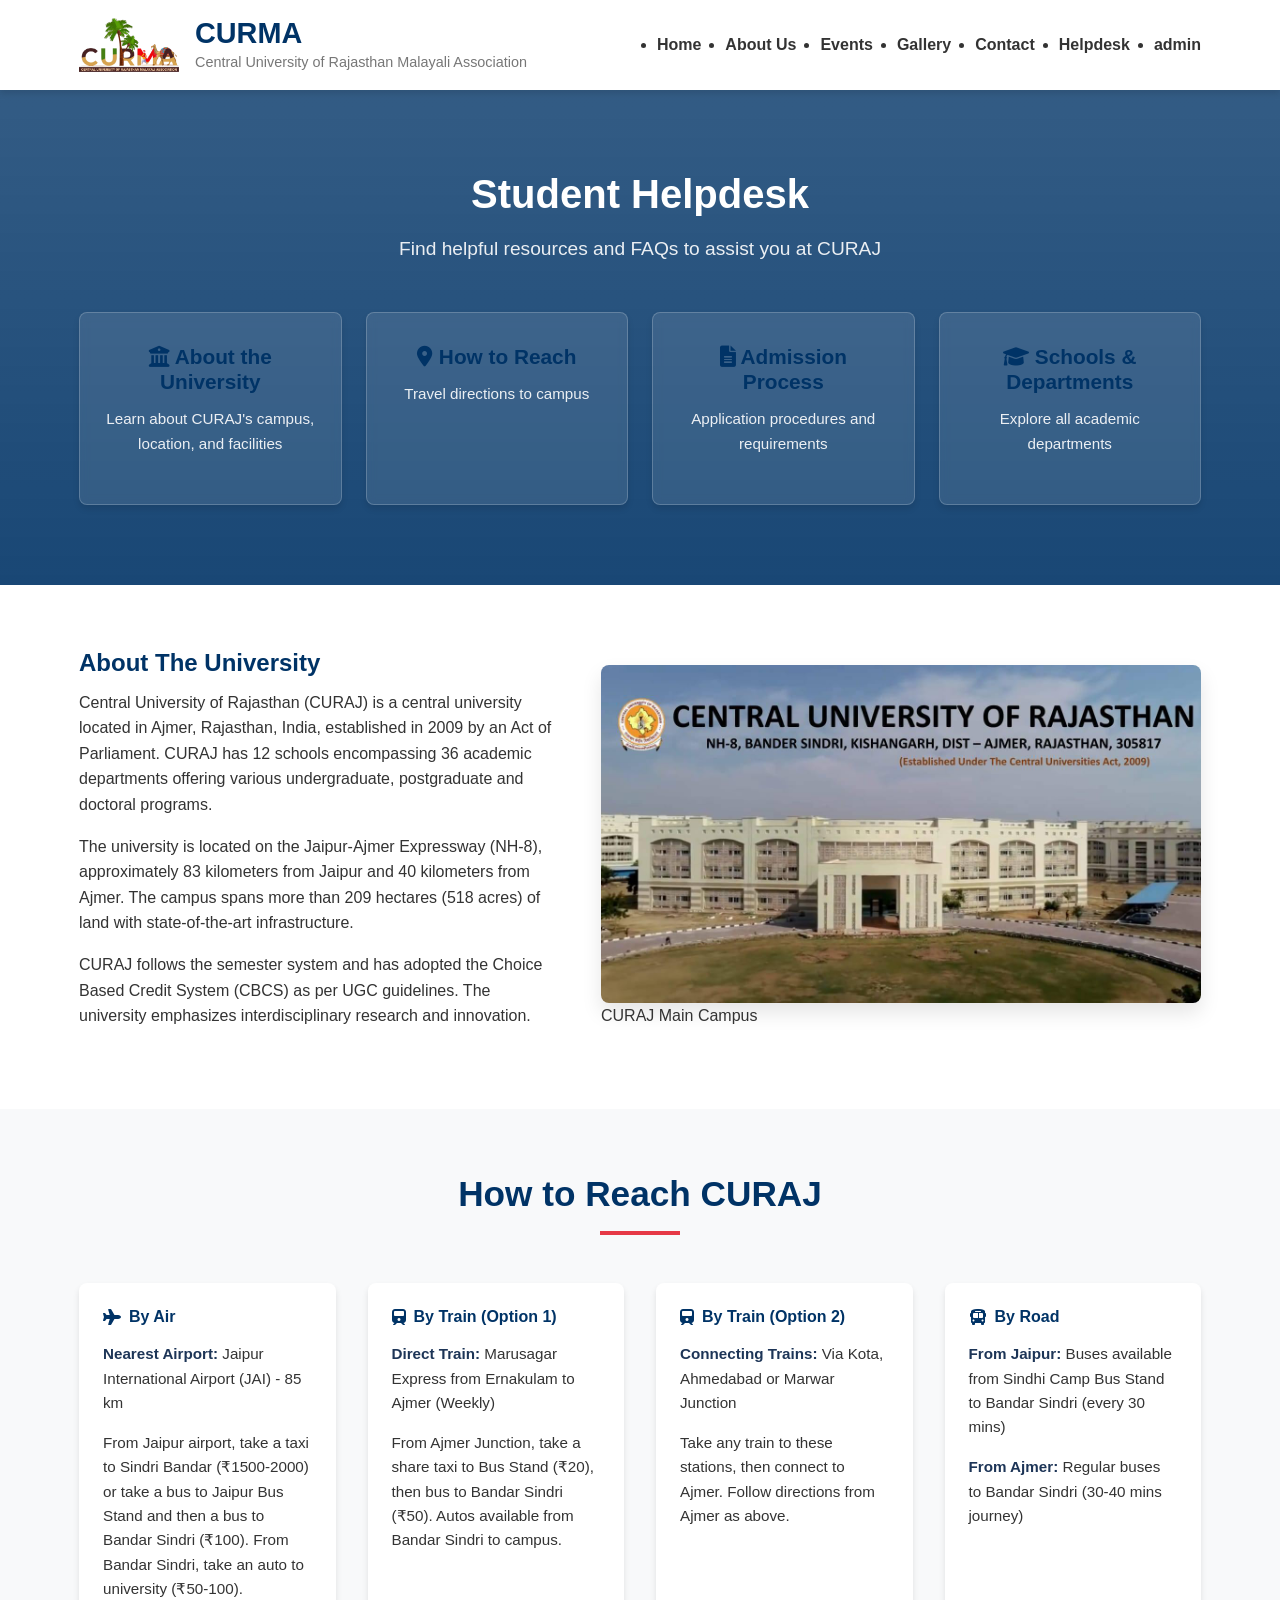
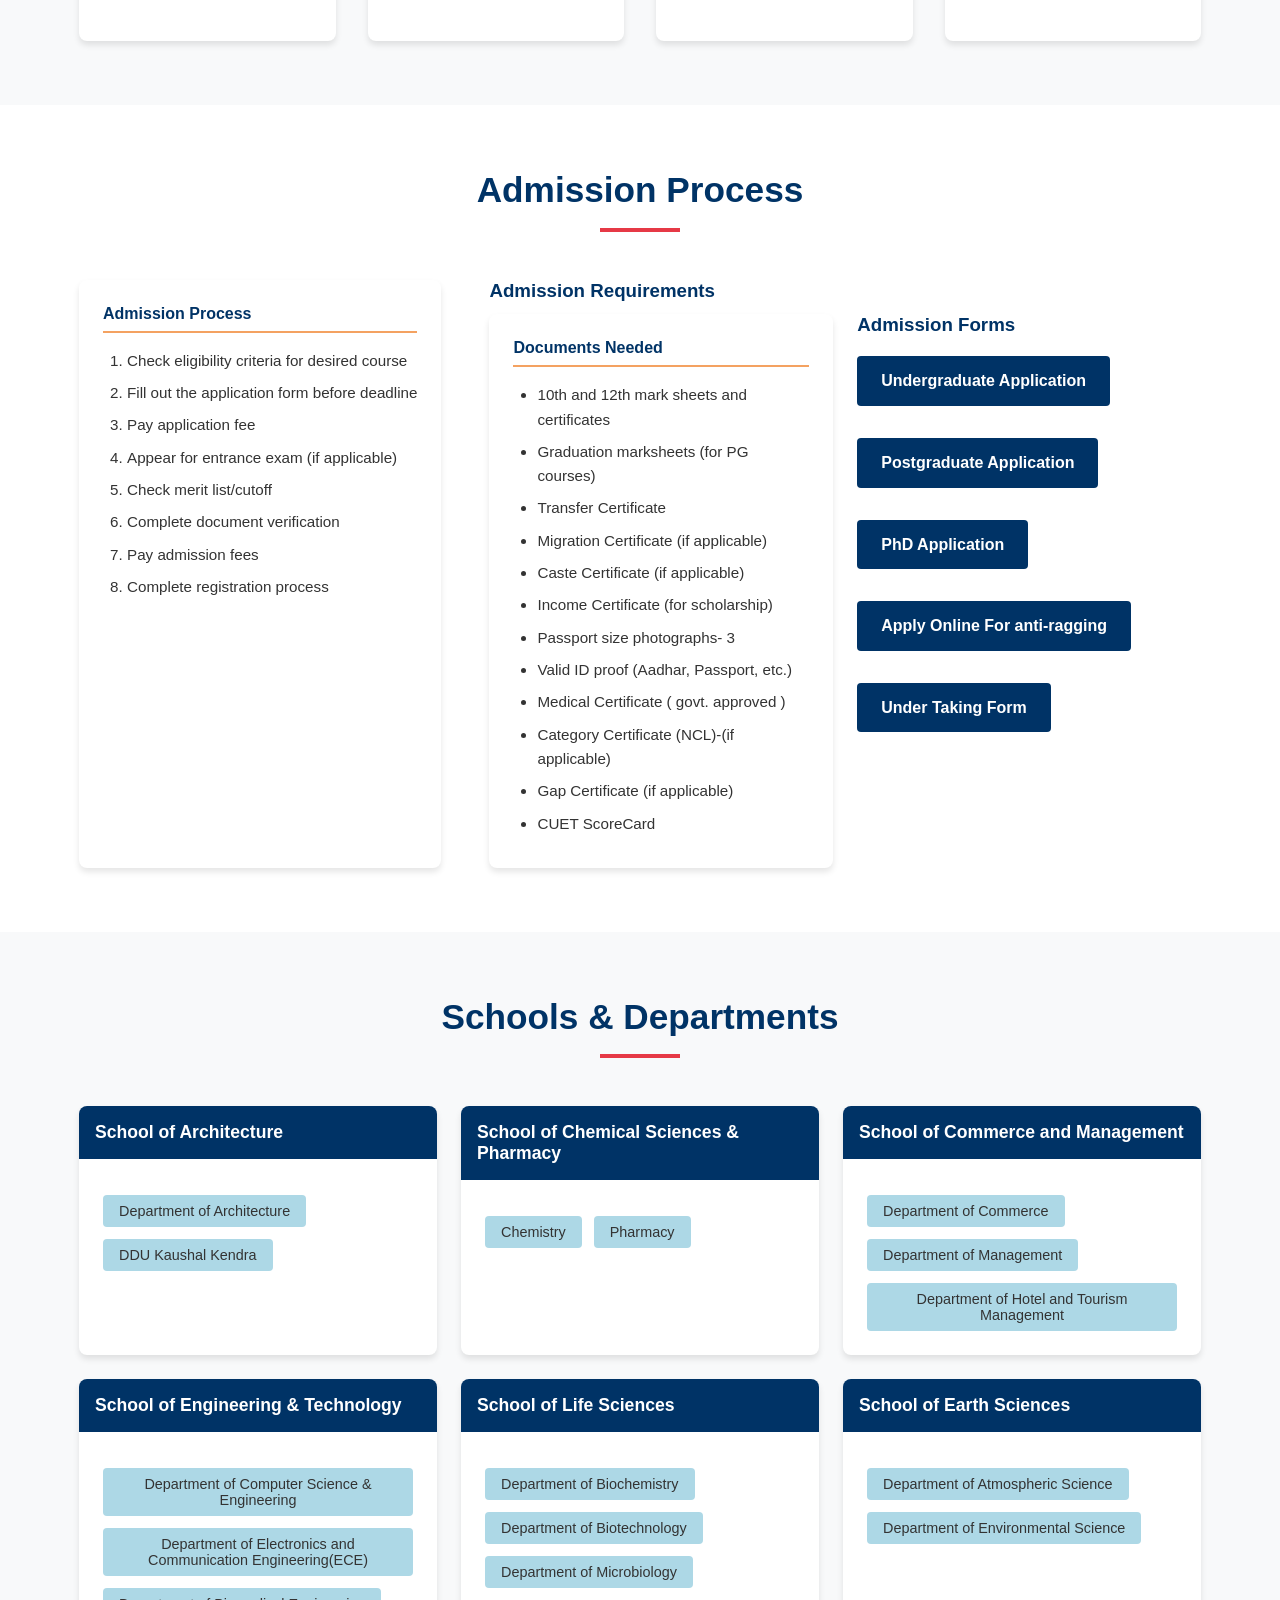
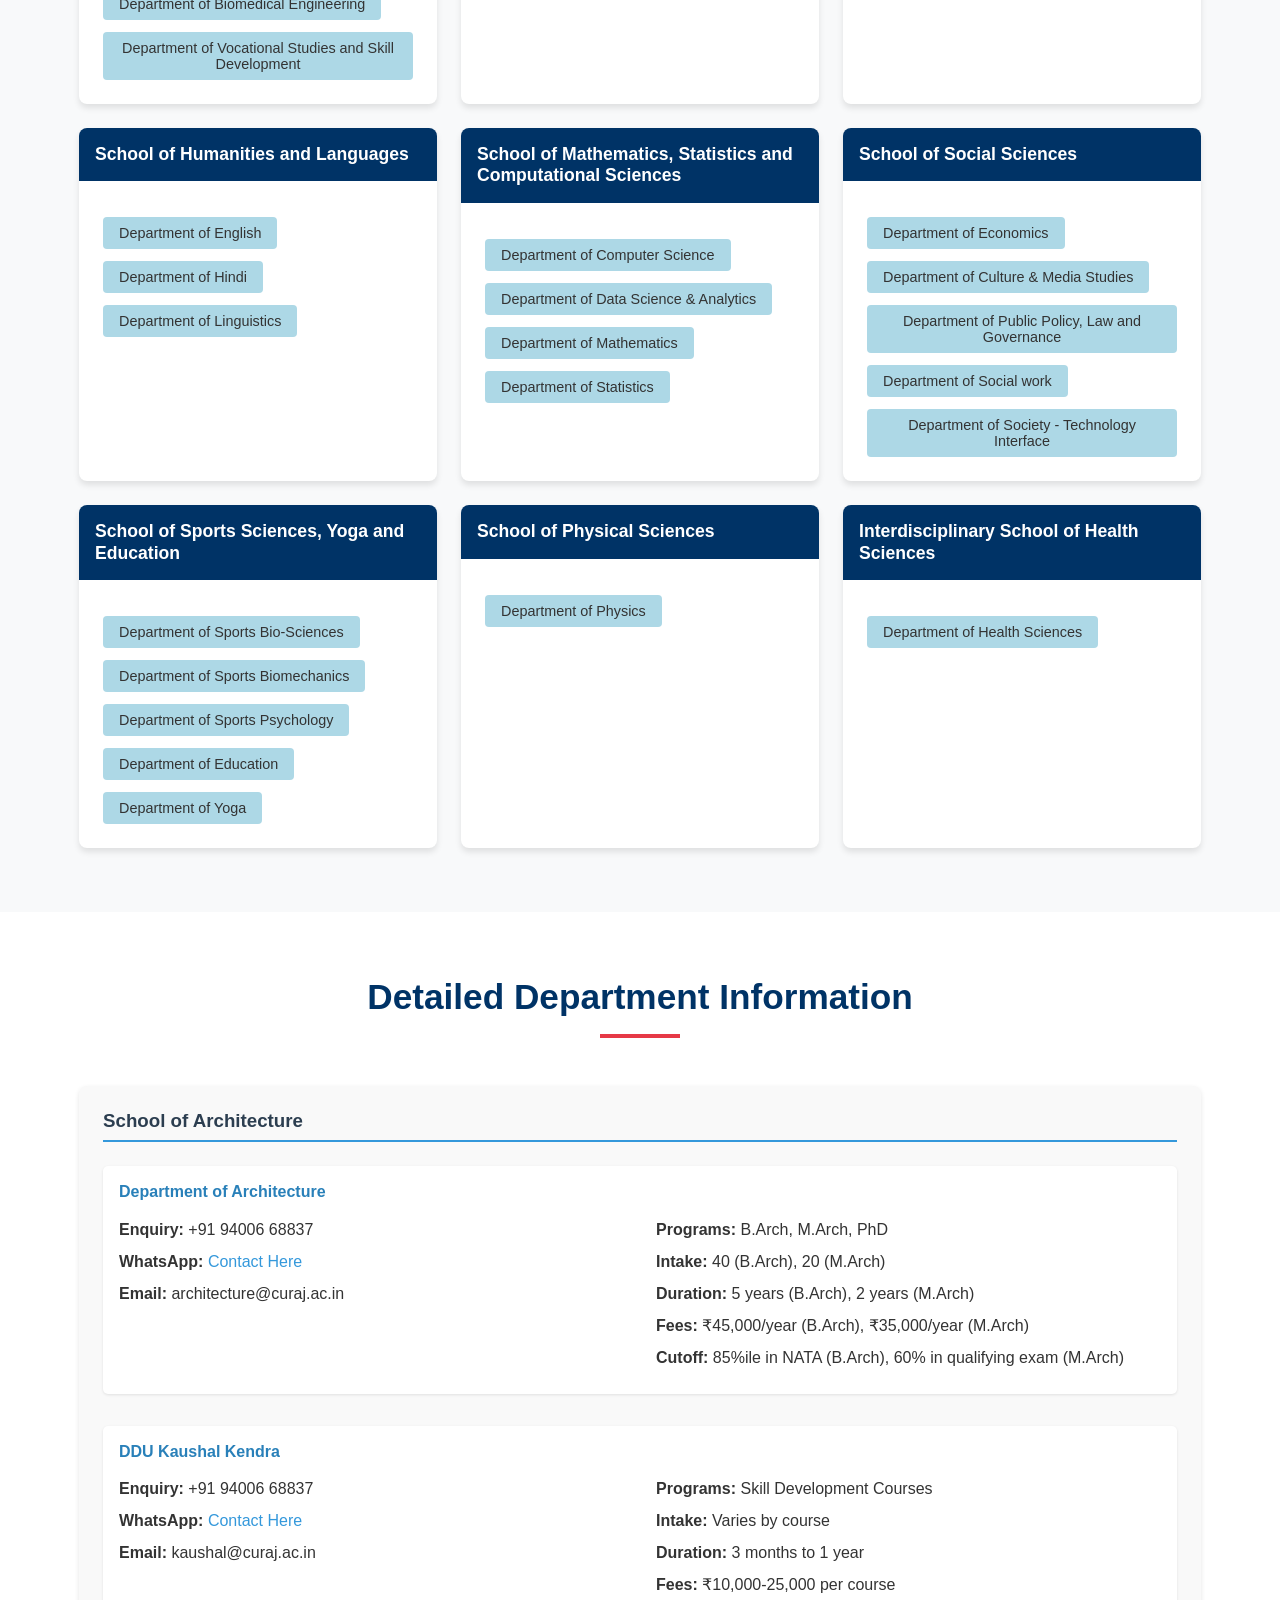
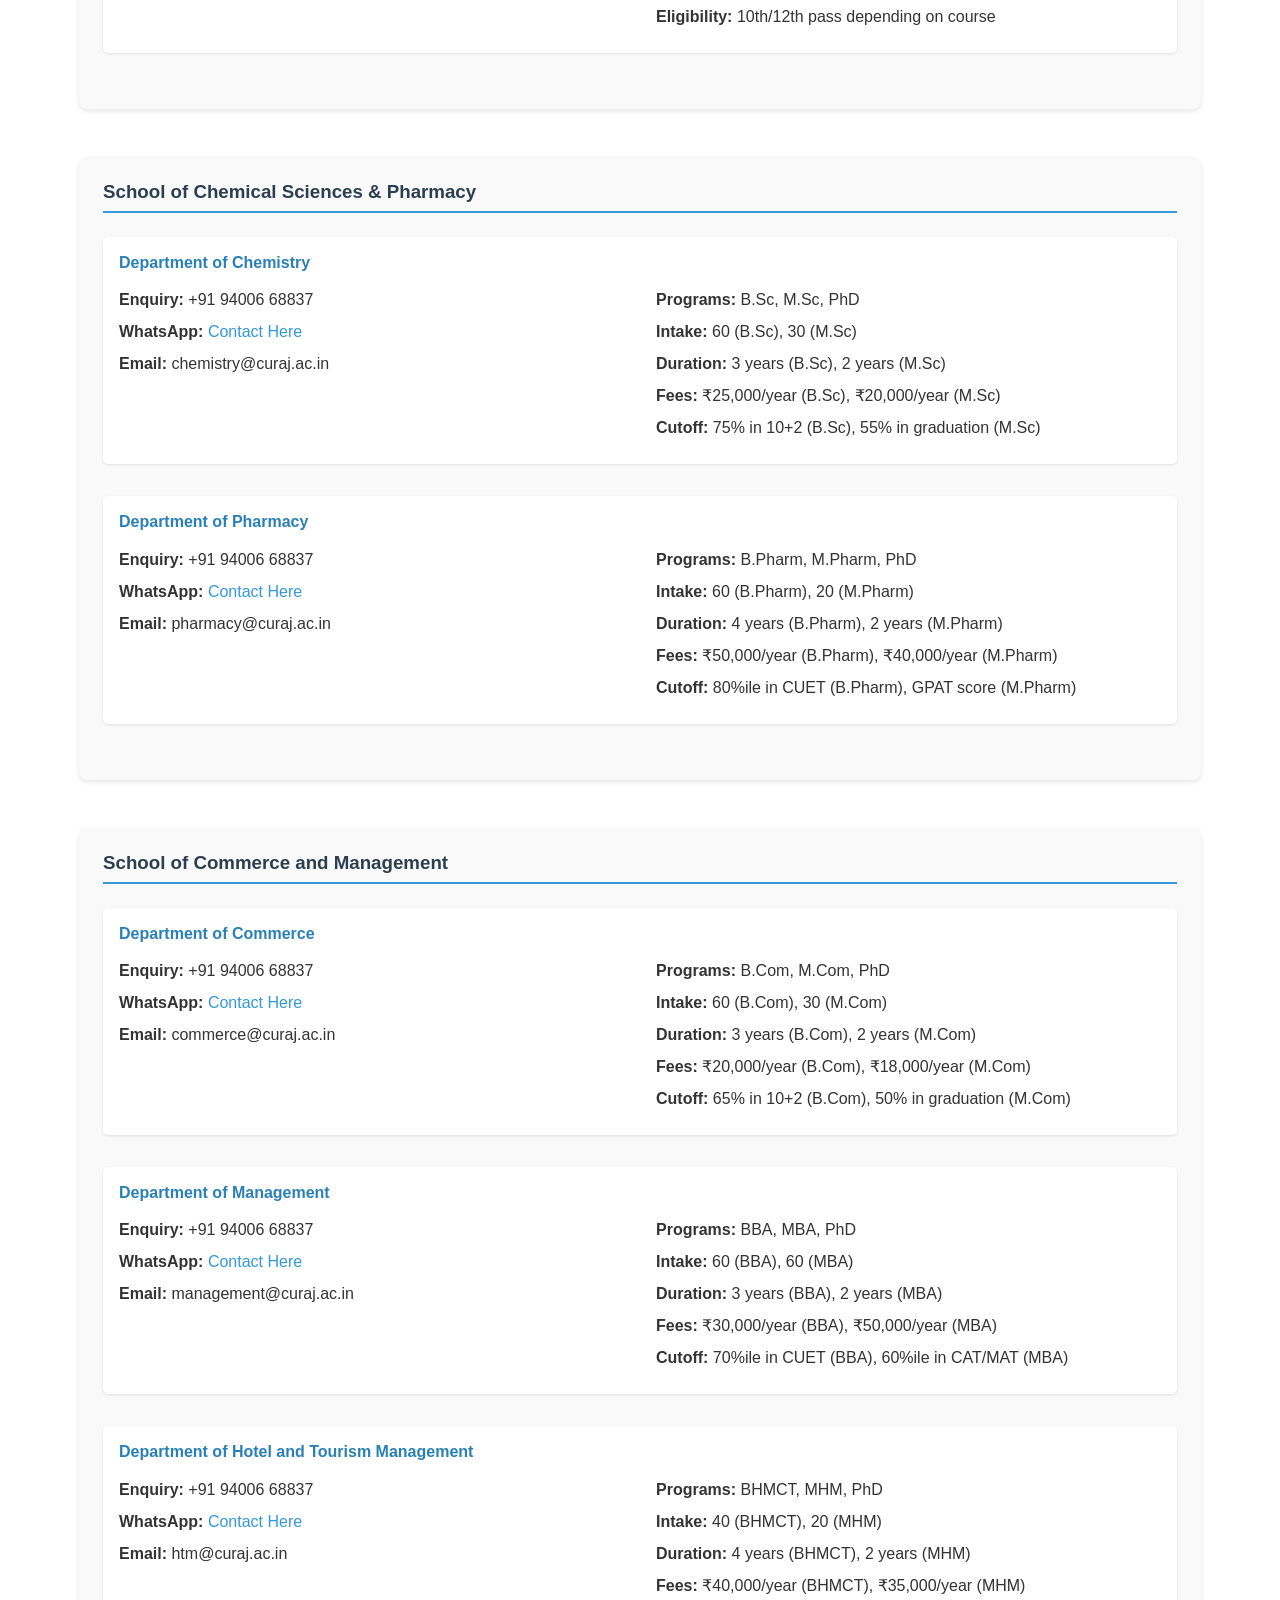
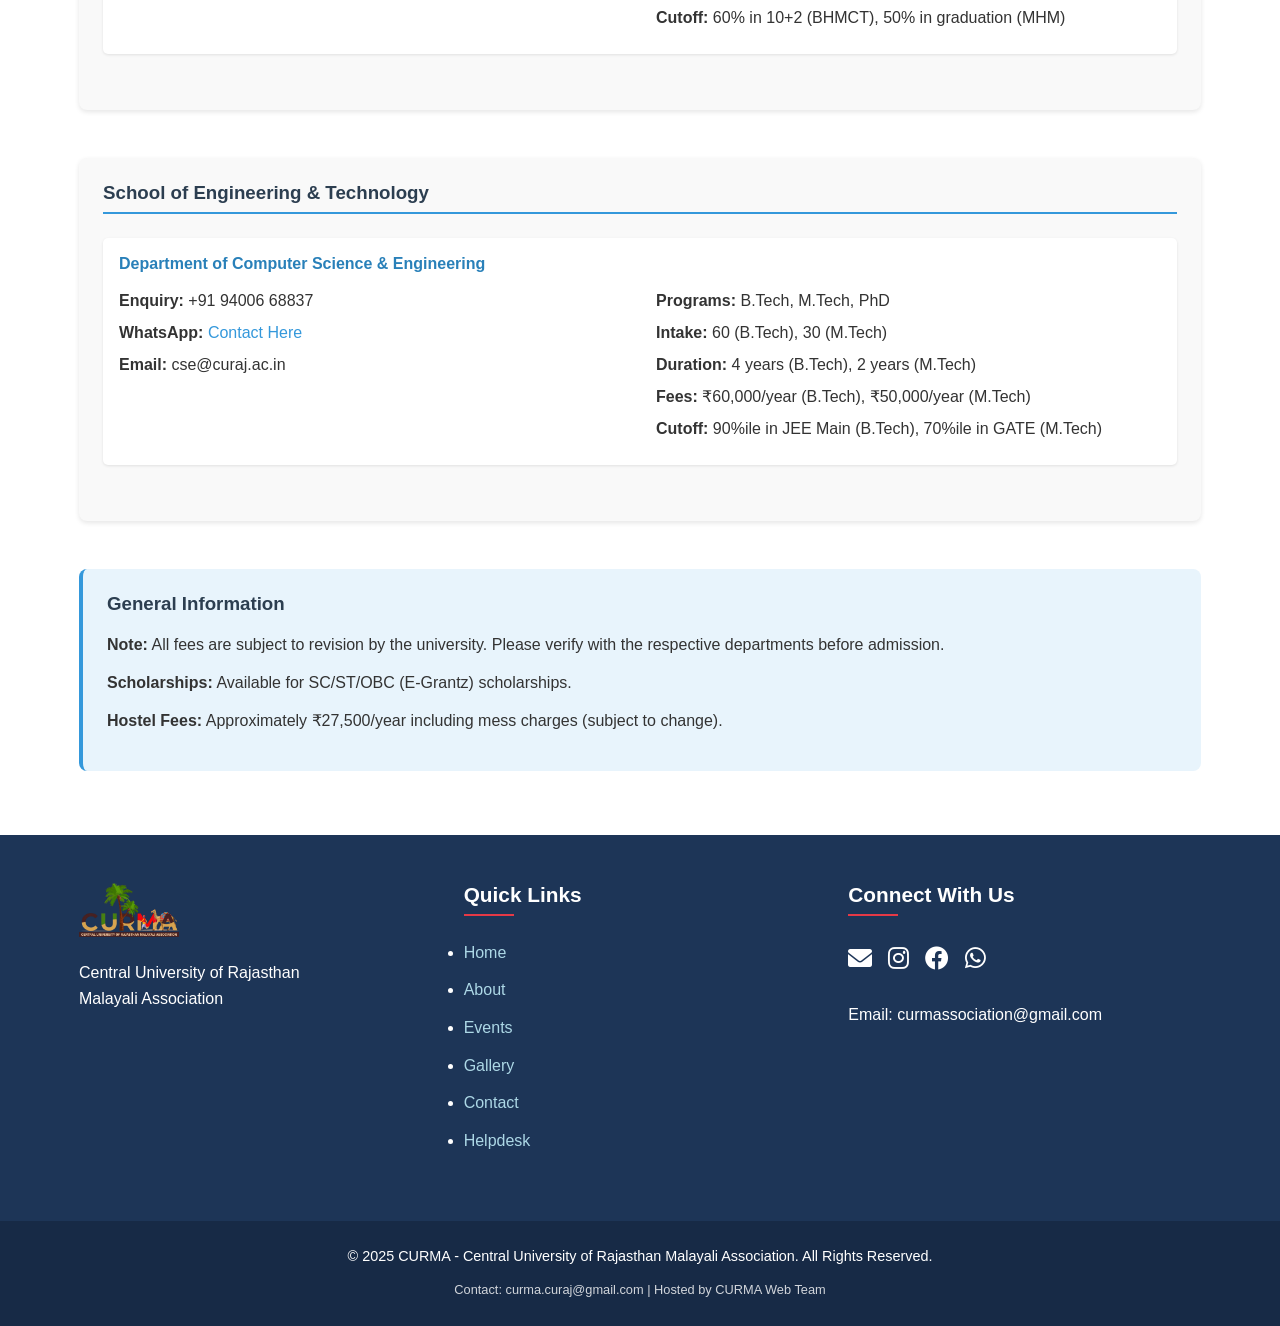
==== commit b6dd2619: "Update index.html" ====
--- a/index.html
+++ b/index.html
@@ -179,8 +179,8 @@
                     <div class="school-card">
                         <h3 class="school-header">School of Architecture</h3>
                         <div class="departments">
-                            <button class="dept-btn" onclick="window.location.href='#departments'">Department of Architecture</button>
-                            <button class="dept-btn" onclick="window.location.href='#departments'">DDU Kaushal Kendra</button>
+                            <button class="dept-btn" onclick="window.location.href='#dep-architecture'">Department of Architecture</button>
+                            <button class="dept-btn" onclick="window.location.href='#dep-kendra'">DDU Kaushal Kendra</button>
                         </div>
                     </div>
                     
@@ -188,8 +188,8 @@
                     <div class="school-card">
                         <h3 class="school-header">School of Chemical Sciences & Pharmacy</h3>
                         <div class="departments">
-                            <button class="dept-btn" onclick="window.location.href='#departments'">Chemistry</button>
-                            <button class="dept-btn" onclick="window.location.href='#departments'">Pharmacy</button>
+                            <button class="dept-btn" onclick="window.location.href='#dep-chemistry'">Chemistry</button>
+                            <button class="dept-btn" onclick="window.location.href='#dep-pharmacy'">Pharmacy</button>
                         </div>
                     </div>
                     
@@ -197,9 +197,9 @@
                     <div class="school-card">
                         <h3 class="school-header">School of Commerce and Management</h3>
                         <div class="departments">
-                            <button class="dept-btn" onclick="window.location.href='#departments'">Department of Commerce</button>
-                            <button class="dept-btn" onclick="window.location.href='#departments'">Department of Management</button>
-                            <button class="dept-btn" onclick="window.location.href='#departments'">Department of Hotel and Tourism Management</button>
+                            <button class="dept-btn" onclick="window.location.href='#dep-commerce'">Department of Commerce</button>
+                            <button class="dept-btn" onclick="window.location.href='#dep-management'">Department of Management</button>
+                            <button class="dept-btn" onclick="window.location.href='#dep-tourism'">Department of Hotel and Tourism Management</button>
                         </div>
                     </div>
                     
@@ -207,10 +207,10 @@
                     <div class="school-card">
                         <h3 class="school-header">School of Engineering & Technology</h3>
                         <div class="departments">
-                            <button class="dept-btn" onclick="window.location.href='#departments'">Department of Computer Science & Engineering</button>
-                            <button class="dept-btn" onclick="window.location.href='#departments'">Department of Electronics and Communication Engineering(ECE)</button>
-                            <button class="dept-btn" onclick="window.location.href='#departments'">Department of Biomedical Engineering</button>
-                            <button class="dept-btn" onclick="window.location.href='#departments'">Department of Vocational Studies and Skill Development</button>
+                            <button class="dept-btn" onclick="window.location.href='#dep-cse'">Department of Computer Science & Engineering</button>
+                            <button class="dept-btn" onclick="window.location.href='#dep-ece'">Department of Electronics and Communication Engineering(ECE)</button>
+                            <button class="dept-btn" onclick="window.location.href='#dep-bioe'">Department of Biomedical Engineering</button>
+                            <button class="dept-btn" onclick="window.location.href='#dep-devlopment'">Department of Vocational Studies and Skill Development</button>
                         </div>
                     </div>
                     
@@ -218,9 +218,9 @@
                     <div class="school-card">
                         <h3 class="school-header" >School of Life Sciences</h3>
                         <div class="departments">
-                            <button class="dept-btn" onclick="window.location.href='#departments'">Department of Biochemistry</button>
-                            <button class="dept-btn" onclick="window.location.href='#departments'">Department of Biotechnology</button>
-                            <button class="dept-btn" onclick="window.location.href='#departments'">Department of Microbiology</button>
+                            <button class="dept-btn" onclick="window.location.href='#dep-biochemistry'">Department of Biochemistry</button>
+                            <button class="dept-btn" onclick="window.location.href='#dep-biotechnology'">Department of Biotechnology</button>
+                            <button class="dept-btn" onclick="window.location.href='#dep-microbiology'">Department of Microbiology</button>
                         </div>
                     </div>
                     
@@ -228,8 +228,8 @@
                     <div class="school-card">
                         <h3 class="school-header" onclick="window.location.href='#departments'">School of Earth Sciences</h3>
                         <div class="departments">
-                            <button class="dept-btn" onclick="window.location.href='#departments'">Department of Atmospheric Science</button>
-                            <button class="dept-btn" onclick="window.location.href='#departments'">Department of Environmental Science</button>
+                            <button class="dept-btn" onclick="window.location.href='#dep-ats'">Department of Atmospheric Science</button>
+                            <button class="dept-btn" onclick="window.location.href='#dep-evs'">Department of Environmental Science</button>
                         </div>
                     </div>
                     
@@ -237,9 +237,9 @@
                     <div class="school-card">
                         <h3 class="school-header" onclick="window.location.href='#departments'">School of Humanities and Languages</h3>
                         <div class="departments">
-                            <button class="dept-btn" onclick="window.location.href='#departments'">Department of English</button>
-                            <button class="dept-btn" onclick="window.location.href='#departments'">Department of Hindi</button>
-                            <button class="dept-btn" onclick="window.location.href='#departments'">Department of Linguistics</button>
+                            <button class="dept-btn" onclick="window.location.href='#dep-english'">Department of English</button>
+                            <button class="dept-btn" onclick="window.location.href='#dep-hindi'">Department of Hindi</button>
+                            <button class="dept-btn" onclick="window.location.href='#dep-linguistic'">Department of Linguistics</button>
                         </div>
                     </div>
                     
@@ -247,10 +247,10 @@
                     <div class="school-card">
                         <h3 class="school-header">School of Mathematics, Statistics and Computational Sciences</h3>
                         <div class="departments">
-                            <button class="dept-btn" onclick="window.location.href='#departments'">Department of Computer Science</button>
-                            <button class="dept-btn" onclick="window.location.href='#departments'">Department of Data Science & Analytics</button>
-                            <button class="dept-btn" onclick="window.location.href='#departments'">Department of Mathematics</button>
-                            <button class="dept-btn" onclick="window.location.href='#departments'">Department of Statistics</button>
+                            <button class="dept-btn" onclick="window.location.href='#dep-cs'">Department of Computer Science</button>
+                            <button class="dept-btn" onclick="window.location.href='#dep-bda'">Department of Data Science & Analytics</button>
+                            <button class="dept-btn" onclick="window.location.href='#dep-maths'">Department of Mathematics</button>
+                            <button class="dept-btn" onclick="window.location.href='#dep-statistics'">Department of Statistics</button>
                         </div>
                     </div>
 
@@ -258,11 +258,11 @@
                     <div class="school-card">
                         <h3 class="school-header">School of Social Sciences</h3>
                         <div class="departments">
-                            <button class="dept-btn" onclick="window.location.href='#departments'">Department of Economics</button>
-                            <button class="dept-btn" onclick="window.location.href='#departments'">Department of Culture & Media Studies</button>
-                            <button class="dept-btn" onclick="window.location.href='#departments'">Department of Public Policy, Law and Governance</button>
-                            <button class="dept-btn" onclick="window.location.href='#departments'">Department of Social work</button>
-                            <button class="dept-btn" onclick="window.location.href='#departments'">Department of Society - Technology Interface </button>
+                            <button class="dept-btn" onclick="window.location.href='#dep-economics'">Department of Economics</button>
+                            <button class="dept-btn" onclick="window.location.href='#dep-cms'">Department of Culture & Media Studies</button>
+                            <button class="dept-btn" onclick="window.location.href='#dep-pplg'">Department of Public Policy, Law and Governance</button>
+                            <button class="dept-btn" onclick="window.location.href='#dep-msw'">Department of Social work</button>
+                            <button class="dept-btn" onclick="window.location.href='#dep-socity'">Department of Society - Technology Interface </button>
                         </div>
                     </div>
 
@@ -270,11 +270,11 @@
                     <div class="school-card">
                         <h3 class="school-header">School of Sports Sciences, Yoga and Education</h3>
                         <div class="departments">
-                            <button class="dept-btn" onclick="window.location.href='#departments'">Department of Sports Bio-Sciences</button>
-                            <button class="dept-btn" onclick="window.location.href='#departments'">Department of Sports Biomechanics</button>
-                            <button class="dept-btn" onclick="window.location.href='#departments'">Department of Sports Psychology</button>
-                            <button class="dept-btn" onclick="window.location.href='#departments'">Department of Education</button>
-                            <button class="dept-btn" onclick="window.location.href='#departments'">Department of Yoga</button>
+                            <button class="dept-btn" onclick="window.location.href='#dep-sbios'">Department of Sports Bio-Sciences</button>
+                            <button class="dept-btn" onclick="window.location.href='#dep-sbiomec'">Department of Sports Biomechanics</button>
+                            <button class="dept-btn" onclick="window.location.href='#dep-spsycho'">Department of Sports Psychology</button>
+                            <button class="dept-btn" onclick="window.location.href='#dep-education'">Department of Education</button>
+                            <button class="dept-btn" onclick="window.location.href='#dep-yoga'">Department of Yoga</button>
                         </div>
                     </div>
 
@@ -282,7 +282,7 @@
                     <div class="school-card">
                         <h3 class="school-header">School of Physical Sciences</h3>
                         <div class="departments">
-                            <button class="dept-btn" onclick="window.location.href='#departments'">Department of Physics</button>
+                            <button class="dept-btn" onclick="window.location.href='#dep-phy'">Department of Physics</button>
                         </div>
                     </div>
 
@@ -290,7 +290,7 @@
                     <div class="school-card">
                         <h3 class="school-header">Interdisciplinary School of Health Sciences </h3>
                         <div class="departments">
-                            <button class="dept-btn" onclick="window.location.href='#departments'">Department of Health Sciences</button>
+                            <button class="dept-btn" onclick="window.location.href='#dep-health'">Department of Health Sciences</button>
                         </div>
                     </div>
                     
@@ -309,8 +309,8 @@
                     <h4>Department of Architecture</h4>
                     <div class="dept-details">
                         <div class="dept-contact">
-                            <p><strong>Enquiry:</strong> +91-1234567890</p>
-                            <p><strong>WhatsApp:</strong> <a href="https://wa.me/911234567890" target="_blank">Contact Here</a></p>
+                            <p><strong>Enquiry:</strong> +91 94006 68837</p>
+                            <p><strong>WhatsApp:</strong> <a href="https://wa.me/+91 94006 68837" target="_blank">Contact Here</a></p>
                             <p><strong>Email:</strong> architecture@curaj.ac.in</p>
                         </div>
                         <div class="dept-academics">
@@ -327,8 +327,8 @@
                     <h4>DDU Kaushal Kendra</h4>
                     <div class="dept-details">
                         <div class="dept-contact">
-                            <p><strong>Enquiry:</strong> +91-9876543210</p>
-                            <p><strong>WhatsApp:</strong> <a href="https://wa.me/919876543210" target="_blank">Contact Here</a></p>
+                            <p><strong>Enquiry:</strong> +91 94006 68837</p>
+                            <p><strong>WhatsApp:</strong> <a href="https://wa.me/+91 94006 68837" target="_blank">Contact Here</a></p>
                             <p><strong>Email:</strong> kaushal@curaj.ac.in</p>
                         </div>
                         <div class="dept-academics">
@@ -350,8 +350,8 @@
                     <h4>Department of Chemistry</h4>
                     <div class="dept-details">
                         <div class="dept-contact">
-                            <p><strong>Enquiry:</strong> +91-1122334455</p>
-                            <p><strong>WhatsApp:</strong> <a href="https://wa.me/911122334455" target="_blank">Contact Here</a></p>
+                            <p><strong>Enquiry:</strong> +91 94006 68837</p>
+                            <p><strong>WhatsApp:</strong> <a href="https://wa.me/+91 94006 68837" target="_blank">Contact Here</a></p>
                             <p><strong>Email:</strong> chemistry@curaj.ac.in</p>
                         </div>
                         <div class="dept-academics">
@@ -368,8 +368,8 @@
                     <h4>Department of Pharmacy</h4>
                     <div class="dept-details">
                         <div class="dept-contact">
-                            <p><strong>Enquiry:</strong> +91-3344556677</p>
-                            <p><strong>WhatsApp:</strong> <a href="https://wa.me/913344556677" target="_blank">Contact Here</a></p>
+                            <p><strong>Enquiry:</strong> +91 94006 68837</p>
+                            <p><strong>WhatsApp:</strong> <a href="https://wa.me/+91 94006 68837" target="_blank">Contact Here</a></p>
                             <p><strong>Email:</strong> pharmacy@curaj.ac.in</p>
                         </div>
                         <div class="dept-academics">
@@ -391,8 +391,8 @@
                     <h4>Department of Commerce</h4>
                     <div class="dept-details">
                         <div class="dept-contact">
-                            <p><strong>Enquiry:</strong> +91-4455667788</p>
-                            <p><strong>WhatsApp:</strong> <a href="https://wa.me/914455667788" target="_blank">Contact Here</a></p>
+                            <p><strong>Enquiry:</strong> +91 94006 68837</p>
+                            <p><strong>WhatsApp:</strong> <a href="https://wa.me/+91 94006 68837" target="_blank">Contact Here</a></p>
                             <p><strong>Email:</strong> commerce@curaj.ac.in</p>
                         </div>
                         <div class="dept-academics">
@@ -409,8 +409,8 @@
                     <h4>Department of Management</h4>
                     <div class="dept-details">
                         <div class="dept-contact">
-                            <p><strong>Enquiry:</strong> +91-5566778899</p>
-                            <p><strong>WhatsApp:</strong> <a href="https://wa.me/915566778899" target="_blank">Contact Here</a></p>
+                            <p><strong>Enquiry:</strong> +91 94006 68837</p>
+                            <p><strong>WhatsApp:</strong> <a href="https://wa.me/+91 94006 68837" target="_blank">Contact Here</a></p>
                             <p><strong>Email:</strong> management@curaj.ac.in</p>
                         </div>
                         <div class="dept-academics">
@@ -427,8 +427,8 @@
                     <h4>Department of Hotel and Tourism Management</h4>
                     <div class="dept-details">
                         <div class="dept-contact">
-                            <p><strong>Enquiry:</strong> +91-6677889900</p>
-                            <p><strong>WhatsApp:</strong> <a href="https://wa.me/916677889900" target="_blank">Contact Here</a></p>
+                            <p><strong>Enquiry:</strong> +91 94006 68837</p>
+                            <p><strong>WhatsApp:</strong> <a href="https://wa.me/+91 94006 68837" target="_blank">Contact Here</a></p>
                             <p><strong>Email:</strong> htm@curaj.ac.in</p>
                         </div>
                         <div class="dept-academics">
@@ -451,8 +451,8 @@
                     <h4>Department of Computer Science & Engineering</h4>
                     <div class="dept-details">
                         <div class="dept-contact">
-                            <p><strong>Enquiry:</strong> +91-7788990011</p>
-                            <p><strong>WhatsApp:</strong> <a href="https://wa.me/917788990011" target="_blank">Contact Here</a></p>
+                            <p><strong>Enquiry:</strong> +91 94006 68837</p>
+                            <p><strong>WhatsApp:</strong> <a href="https://wa.me/+91 94006 68837" target="_blank">Contact Here</a></p>
                             <p><strong>Email:</strong> cse@curaj.ac.in</p>
                         </div>
                         <div class="dept-academics">
@@ -476,8 +476,8 @@
             <div class="general-info">
                 <h3>General Information</h3>
                 <p><strong>Note:</strong> All fees are subject to revision by the university. Please verify with the respective departments before admission.</p>
-                <p><strong>Scholarships:</strong> Available for SC/ST/OBC/EWS and merit-based scholarships. Contact Student Welfare Office for details.</p>
-                <p><strong>Hostel Fees:</strong> Approximately ₹15,000/year including mess charges (subject to change).</p>
+                <p><strong>Scholarships:</strong> Available for SC/ST/OBC (E-Grantz) scholarships.</p>
+                <p><strong>Hostel Fees:</strong> Approximately ₹27,500/year including mess charges (subject to change).</p>
             </div>
         </div>
     </section>
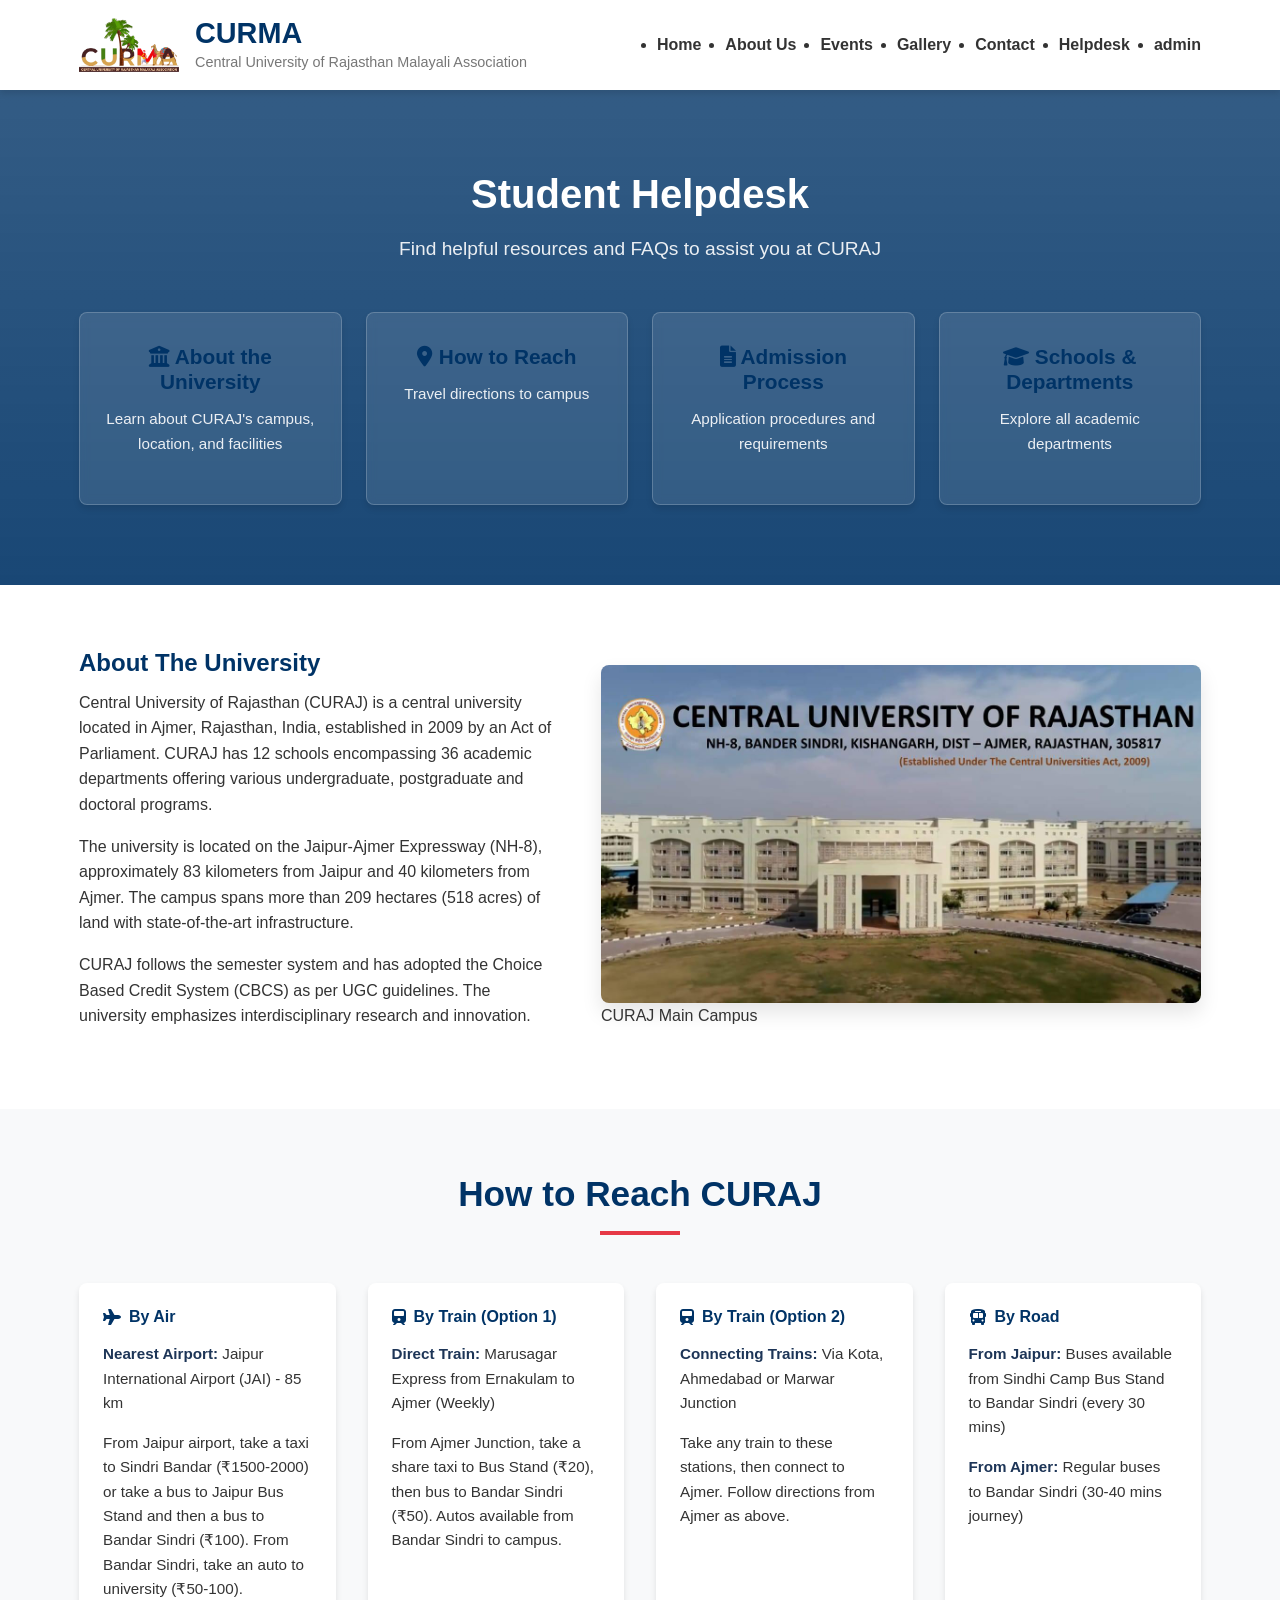
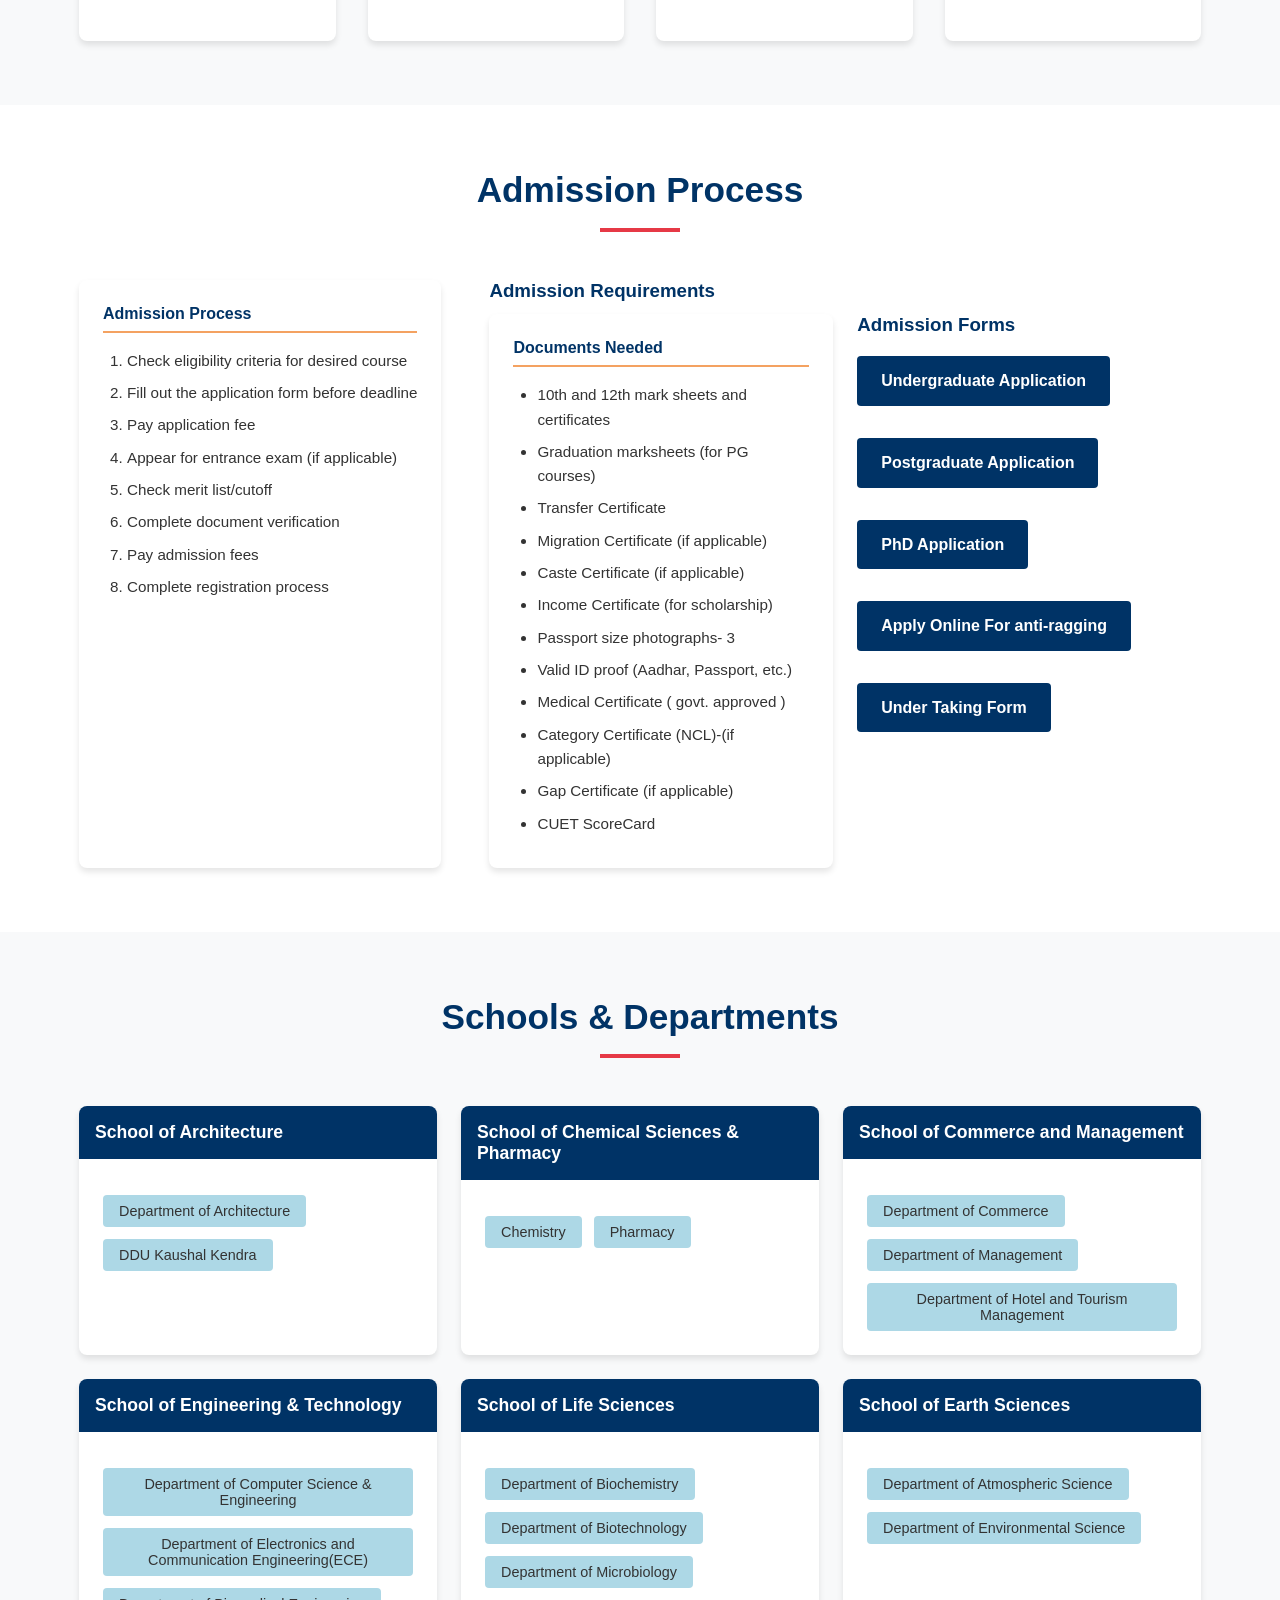
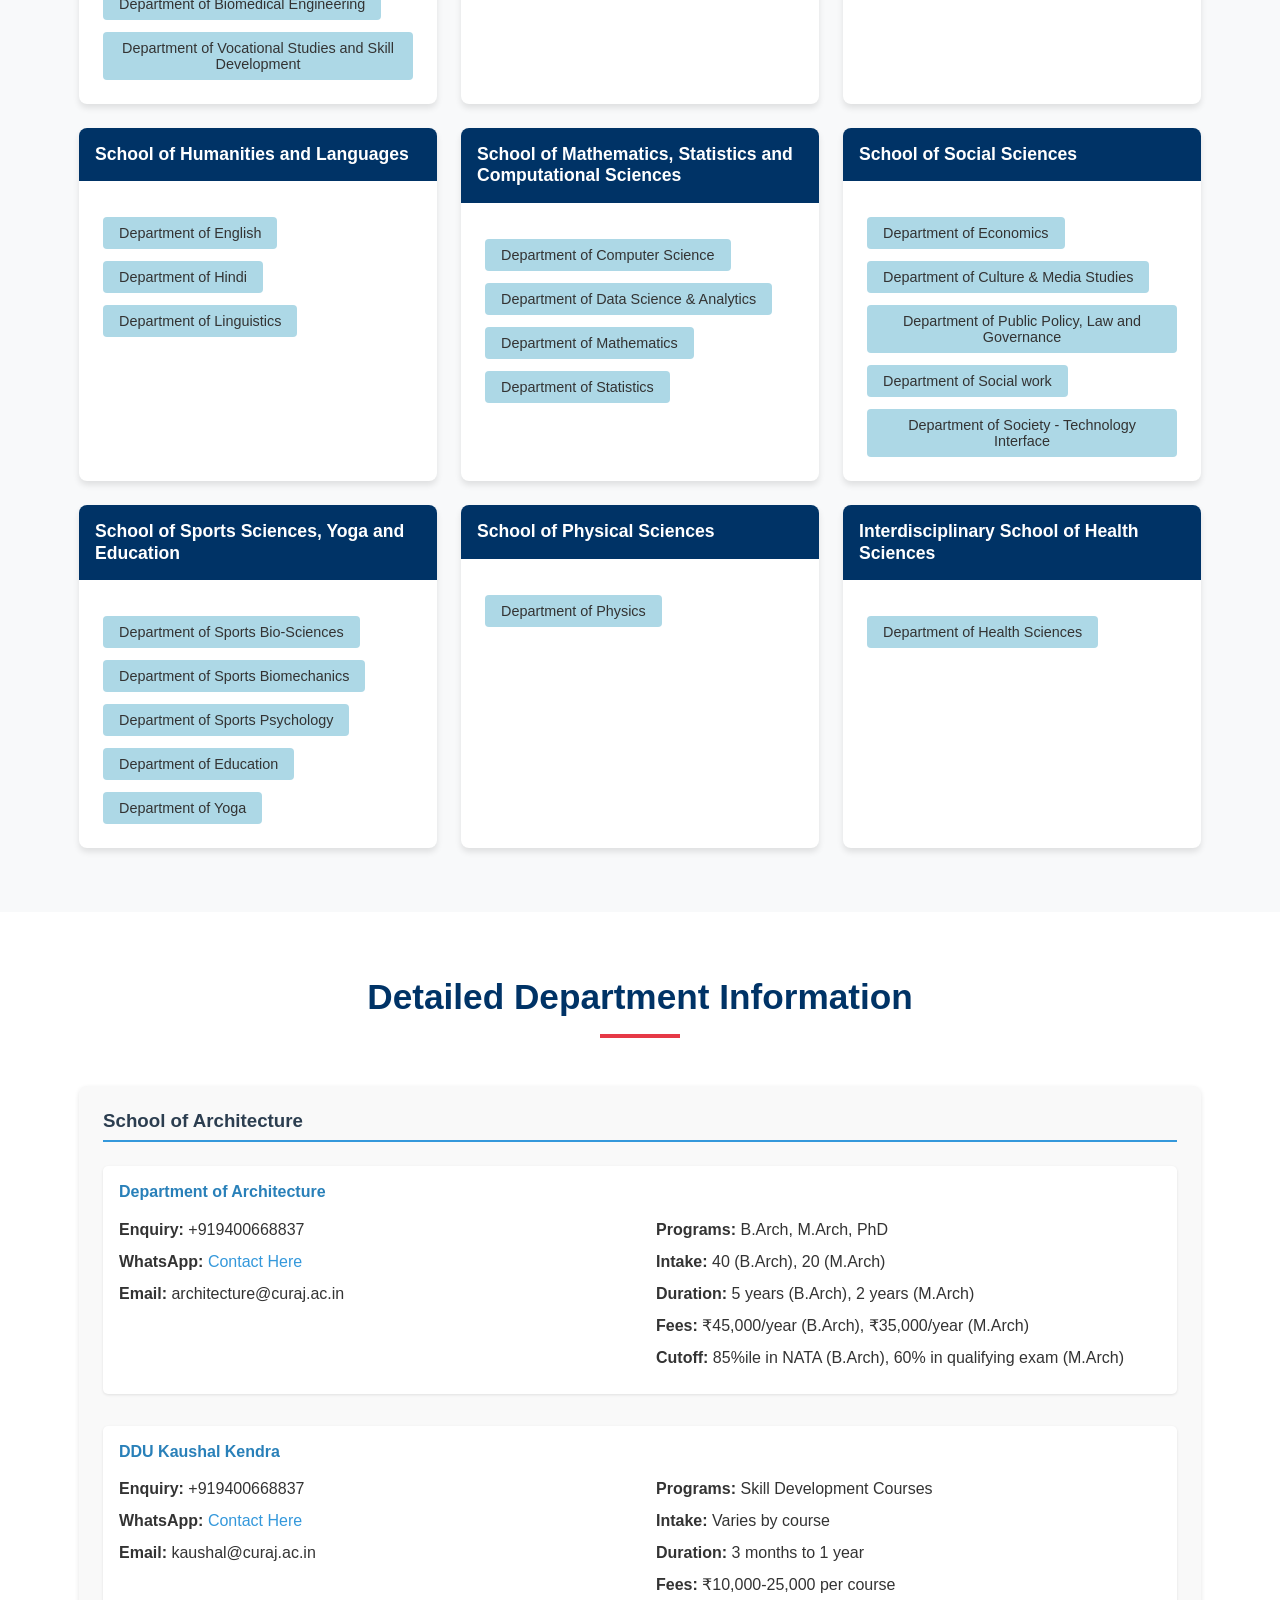
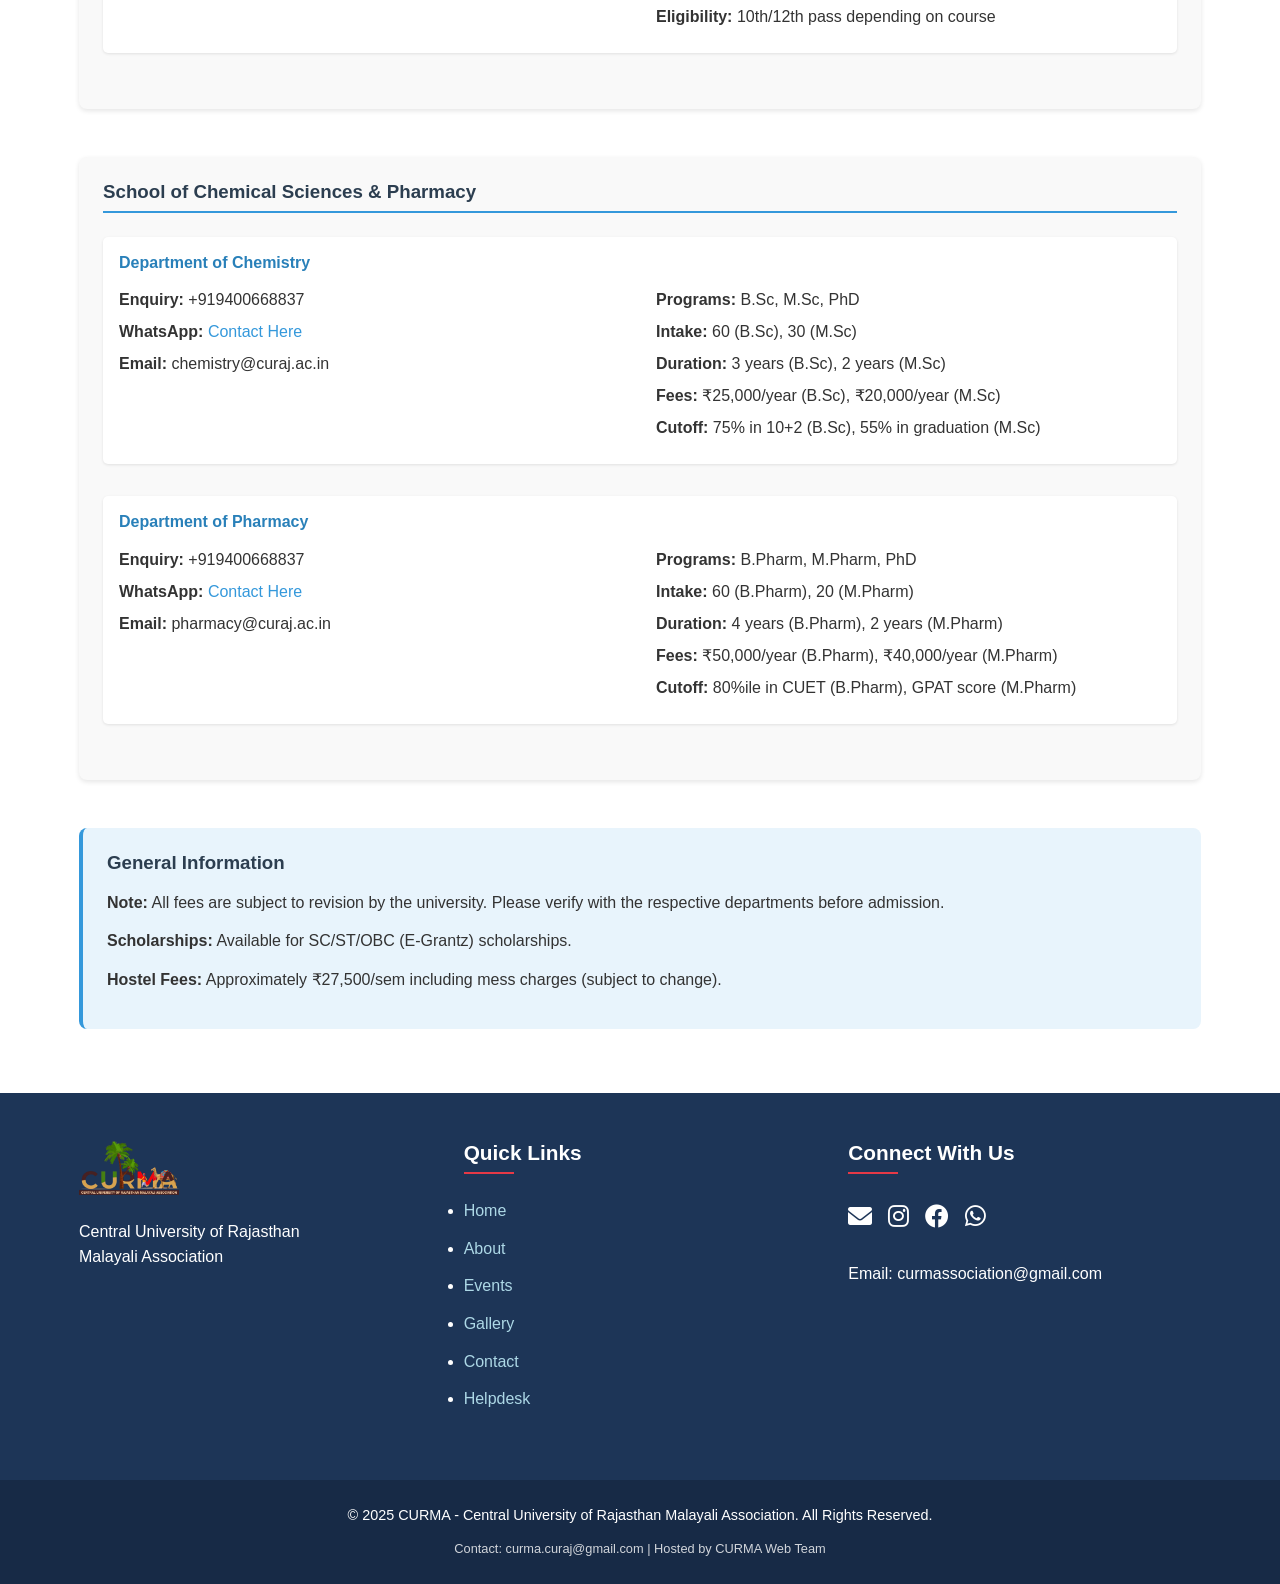
==== commit a0df758d: "Update index.html" ====
--- a/index.html
+++ b/index.html
@@ -297,190 +297,101 @@
                 </div>
             </div>
         </section>
-            <section id="department-details" class="section-block">
-        <div class="container">
-            <h2 class="section-title">Detailed Department Information</h2>
+        <section id="department-details" class="section-block">
+    <div class="container">
+        <h2 class="section-title">Detailed Department Information</h2>
+        
+        <!-- School of Architecture -->
+        <div class="school-details">
+            <h3 class="school-title">School of Architecture</h3>
             
-            <!-- School of Architecture -->
-            <div class="school-details">
-                <h3 class="school-title">School of Architecture</h3>
-                
-                <div class="department-info">
-                    <h4>Department of Architecture</h4>
-                    <div class="dept-details">
-                        <div class="dept-contact">
-                            <p><strong>Enquiry:</strong> +91 94006 68837</p>
-                            <p><strong>WhatsApp:</strong> <a href="https://wa.me/+91 94006 68837" target="_blank">Contact Here</a></p>
-                            <p><strong>Email:</strong> architecture@curaj.ac.in</p>
-                        </div>
-                        <div class="dept-academics">
-                            <p><strong>Programs:</strong> B.Arch, M.Arch, PhD</p>
-                            <p><strong>Intake:</strong> 40 (B.Arch), 20 (M.Arch)</p>
-                            <p><strong>Duration:</strong> 5 years (B.Arch), 2 years (M.Arch)</p>
-                            <p><strong>Fees:</strong> ₹45,000/year (B.Arch), ₹35,000/year (M.Arch)</p>
-                            <p><strong>Cutoff:</strong> 85%ile in NATA (B.Arch), 60% in qualifying exam (M.Arch)</p>
-                        </div>
-                    </div>
-                </div>
-                
-                <div class="department-info">
-                    <h4>DDU Kaushal Kendra</h4>
-                    <div class="dept-details">
-                        <div class="dept-contact">
-                            <p><strong>Enquiry:</strong> +91 94006 68837</p>
-                            <p><strong>WhatsApp:</strong> <a href="https://wa.me/+91 94006 68837" target="_blank">Contact Here</a></p>
-                            <p><strong>Email:</strong> kaushal@curaj.ac.in</p>
-                        </div>
-                        <div class="dept-academics">
-                            <p><strong>Programs:</strong> Skill Development Courses</p>
-                            <p><strong>Intake:</strong> Varies by course</p>
-                            <p><strong>Duration:</strong> 3 months to 1 year</p>
-                            <p><strong>Fees:</strong> ₹10,000-25,000 per course</p>
-                            <p><strong>Eligibility:</strong> 10th/12th pass depending on course</p>
-                        </div>
+            <div id="dep-architecture" class="department-info">
+                <h4>Department of Architecture</h4>
+                <div class="dept-details">
+                    <div class="dept-contact">
+                        <p><strong>Enquiry:</strong> +919400668837</p>
+                        <p><strong>WhatsApp:</strong> <a href="https://wa.me/919400668837" target="_blank">Contact Here</a></p>
+                        <p><strong>Email:</strong> architecture@curaj.ac.in</p>
+                    </div>
+                    <div class="dept-academics">
+                        <p><strong>Programs:</strong> B.Arch, M.Arch, PhD</p>
+                        <p><strong>Intake:</strong> 40 (B.Arch), 20 (M.Arch)</p>
+                        <p><strong>Duration:</strong> 5 years (B.Arch), 2 years (M.Arch)</p>
+                        <p><strong>Fees:</strong> ₹45,000/year (B.Arch), ₹35,000/year (M.Arch)</p>
+                        <p><strong>Cutoff:</strong> 85%ile in NATA (B.Arch), 60% in qualifying exam (M.Arch)</p>
                     </div>
                 </div>
             </div>
             
-            <!-- School of Chemical Sciences & Pharmacy -->
-            <div class="school-details">
-                <h3 class="school-title">School of Chemical Sciences & Pharmacy</h3>
-                
-                <div class="department-info">
-                    <h4>Department of Chemistry</h4>
-                    <div class="dept-details">
-                        <div class="dept-contact">
-                            <p><strong>Enquiry:</strong> +91 94006 68837</p>
-                            <p><strong>WhatsApp:</strong> <a href="https://wa.me/+91 94006 68837" target="_blank">Contact Here</a></p>
-                            <p><strong>Email:</strong> chemistry@curaj.ac.in</p>
-                        </div>
-                        <div class="dept-academics">
-                            <p><strong>Programs:</strong> B.Sc, M.Sc, PhD</p>
-                            <p><strong>Intake:</strong> 60 (B.Sc), 30 (M.Sc)</p>
-                            <p><strong>Duration:</strong> 3 years (B.Sc), 2 years (M.Sc)</p>
-                            <p><strong>Fees:</strong> ₹25,000/year (B.Sc), ₹20,000/year (M.Sc)</p>
-                            <p><strong>Cutoff:</strong> 75% in 10+2 (B.Sc), 55% in graduation (M.Sc)</p>
-                        </div>
-                    </div>
-                </div>
-                
-                <div class="department-info">
-                    <h4>Department of Pharmacy</h4>
-                    <div class="dept-details">
-                        <div class="dept-contact">
-                            <p><strong>Enquiry:</strong> +91 94006 68837</p>
-                            <p><strong>WhatsApp:</strong> <a href="https://wa.me/+91 94006 68837" target="_blank">Contact Here</a></p>
-                            <p><strong>Email:</strong> pharmacy@curaj.ac.in</p>
-                        </div>
-                        <div class="dept-academics">
-                            <p><strong>Programs:</strong> B.Pharm, M.Pharm, PhD</p>
-                            <p><strong>Intake:</strong> 60 (B.Pharm), 20 (M.Pharm)</p>
-                            <p><strong>Duration:</strong> 4 years (B.Pharm), 2 years (M.Pharm)</p>
-                            <p><strong>Fees:</strong> ₹50,000/year (B.Pharm), ₹40,000/year (M.Pharm)</p>
-                            <p><strong>Cutoff:</strong> 80%ile in CUET (B.Pharm), GPAT score (M.Pharm)</p>
-                        </div>
-                    </div>
-                </div>
-            </div>
+            <div id="dep-kendra" class="department-info">
+                <h4>DDU Kaushal Kendra</h4>
+                <div class="dept-details">
+                    <div class="dept-contact">
+                        <p><strong>Enquiry:</strong> +919400668837</p>
+                        <p><strong>WhatsApp:</strong> <a href="https://wa.me/919400668837" target="_blank">Contact Here</a></p>
+                        <p><strong>Email:</strong> kaushal@curaj.ac.in</p>
+                    </div>
+                    <div class="dept-academics">
+                        <p><strong>Programs:</strong> Skill Development Courses</p>
+                        <p><strong>Intake:</strong> Varies by course</p>
+                        <p><strong>Duration:</strong> 3 months to 1 year</p>
+                        <p><strong>Fees:</strong> ₹10,000-25,000 per course</p>
+                        <p><strong>Eligibility:</strong> 10th/12th pass depending on course</p>
+                    </div>
+                </div>
+            </div>
+        </div>
+        
+        <!-- School of Chemical Sciences & Pharmacy -->
+        <div class="school-details">
+            <h3 class="school-title">School of Chemical Sciences & Pharmacy</h3>
             
-            <!-- School of Commerce and Management -->
-            <div class="school-details">
-                <h3 class="school-title">School of Commerce and Management</h3>
-                
-                <div class="department-info">
-                    <h4>Department of Commerce</h4>
-                    <div class="dept-details">
-                        <div class="dept-contact">
-                            <p><strong>Enquiry:</strong> +91 94006 68837</p>
-                            <p><strong>WhatsApp:</strong> <a href="https://wa.me/+91 94006 68837" target="_blank">Contact Here</a></p>
-                            <p><strong>Email:</strong> commerce@curaj.ac.in</p>
-                        </div>
-                        <div class="dept-academics">
-                            <p><strong>Programs:</strong> B.Com, M.Com, PhD</p>
-                            <p><strong>Intake:</strong> 60 (B.Com), 30 (M.Com)</p>
-                            <p><strong>Duration:</strong> 3 years (B.Com), 2 years (M.Com)</p>
-                            <p><strong>Fees:</strong> ₹20,000/year (B.Com), ₹18,000/year (M.Com)</p>
-                            <p><strong>Cutoff:</strong> 65% in 10+2 (B.Com), 50% in graduation (M.Com)</p>
-                        </div>
-                    </div>
-                </div>
-                
-                <div class="department-info">
-                    <h4>Department of Management</h4>
-                    <div class="dept-details">
-                        <div class="dept-contact">
-                            <p><strong>Enquiry:</strong> +91 94006 68837</p>
-                            <p><strong>WhatsApp:</strong> <a href="https://wa.me/+91 94006 68837" target="_blank">Contact Here</a></p>
-                            <p><strong>Email:</strong> management@curaj.ac.in</p>
-                        </div>
-                        <div class="dept-academics">
-                            <p><strong>Programs:</strong> BBA, MBA, PhD</p>
-                            <p><strong>Intake:</strong> 60 (BBA), 60 (MBA)</p>
-                            <p><strong>Duration:</strong> 3 years (BBA), 2 years (MBA)</p>
-                            <p><strong>Fees:</strong> ₹30,000/year (BBA), ₹50,000/year (MBA)</p>
-                            <p><strong>Cutoff:</strong> 70%ile in CUET (BBA), 60%ile in CAT/MAT (MBA)</p>
-                        </div>
-                    </div>
-                </div>
-                
-                <div class="department-info">
-                    <h4>Department of Hotel and Tourism Management</h4>
-                    <div class="dept-details">
-                        <div class="dept-contact">
-                            <p><strong>Enquiry:</strong> +91 94006 68837</p>
-                            <p><strong>WhatsApp:</strong> <a href="https://wa.me/+91 94006 68837" target="_blank">Contact Here</a></p>
-                            <p><strong>Email:</strong> htm@curaj.ac.in</p>
-                        </div>
-                        <div class="dept-academics">
-                            <p><strong>Programs:</strong> BHMCT, MHM, PhD</p>
-                            <p><strong>Intake:</strong> 40 (BHMCT), 20 (MHM)</p>
-                            <p><strong>Duration:</strong> 4 years (BHMCT), 2 years (MHM)</p>
-                            <p><strong>Fees:</strong> ₹40,000/year (BHMCT), ₹35,000/year (MHM)</p>
-                            <p><strong>Cutoff:</strong> 60% in 10+2 (BHMCT), 50% in graduation (MHM)</p>
-                        </div>
+            <div id="dep-chemistry" class="department-info">
+                <h4>Department of Chemistry</h4>
+                <div class="dept-details">
+                    <div class="dept-contact">
+                        <p><strong>Enquiry:</strong> +919400668837</p>
+                        <p><strong>WhatsApp:</strong> <a href="https://wa.me/919400668837" target="_blank">Contact Here</a></p>
+                        <p><strong>Email:</strong> chemistry@curaj.ac.in</p>
+                    </div>
+                    <div class="dept-academics">
+                        <p><strong>Programs:</strong> B.Sc, M.Sc, PhD</p>
+                        <p><strong>Intake:</strong> 60 (B.Sc), 30 (M.Sc)</p>
+                        <p><strong>Duration:</strong> 3 years (B.Sc), 2 years (M.Sc)</p>
+                        <p><strong>Fees:</strong> ₹25,000/year (B.Sc), ₹20,000/year (M.Sc)</p>
+                        <p><strong>Cutoff:</strong> 75% in 10+2 (B.Sc), 55% in graduation (M.Sc)</p>
                     </div>
                 </div>
             </div>
             
-            <!-- Continue with other schools in the same pattern -->
-            <!-- School of Engineering & Technology -->
-            <div class="school-details">
-                <h3 class="school-title">School of Engineering & Technology</h3>
-                
-                <div class="department-info">
-                    <h4>Department of Computer Science & Engineering</h4>
-                    <div class="dept-details">
-                        <div class="dept-contact">
-                            <p><strong>Enquiry:</strong> +91 94006 68837</p>
-                            <p><strong>WhatsApp:</strong> <a href="https://wa.me/+91 94006 68837" target="_blank">Contact Here</a></p>
-                            <p><strong>Email:</strong> cse@curaj.ac.in</p>
-                        </div>
-                        <div class="dept-academics">
-                            <p><strong>Programs:</strong> B.Tech, M.Tech, PhD</p>
-                            <p><strong>Intake:</strong> 60 (B.Tech), 30 (M.Tech)</p>
-                            <p><strong>Duration:</strong> 4 years (B.Tech), 2 years (M.Tech)</p>
-                            <p><strong>Fees:</strong> ₹60,000/year (B.Tech), ₹50,000/year (M.Tech)</p>
-                            <p><strong>Cutoff:</strong> 90%ile in JEE Main (B.Tech), 70%ile in GATE (M.Tech)</p>
-                        </div>
-                    </div>
-                </div>
-                
-                <!-- Other engineering departments would follow same pattern -->
-                
-            </div>
-            
-            <!-- Add remaining schools following the same structure -->
-            <!-- Each school would have its own school-details div -->
-            <!-- Each department within the school would have department-info div -->
-            
-            <div class="general-info">
-                <h3>General Information</h3>
-                <p><strong>Note:</strong> All fees are subject to revision by the university. Please verify with the respective departments before admission.</p>
-                <p><strong>Scholarships:</strong> Available for SC/ST/OBC (E-Grantz) scholarships.</p>
-                <p><strong>Hostel Fees:</strong> Approximately ₹27,500/year including mess charges (subject to change).</p>
-            </div>
-        </div>
-    </section>
+            <div id="dep-pharmacy" class="department-info">
+                <h4>Department of Pharmacy</h4>
+                <div class="dept-details">
+                    <div class="dept-contact">
+                        <p><strong>Enquiry:</strong> +919400668837</p>
+                        <p><strong>WhatsApp:</strong> <a href="https://wa.me/919400668837" target="_blank">Contact Here</a></p>
+                        <p><strong>Email:</strong> pharmacy@curaj.ac.in</p>
+                    </div>
+                    <div class="dept-academics">
+                        <p><strong>Programs:</strong> B.Pharm, M.Pharm, PhD</p>
+                        <p><strong>Intake:</strong> 60 (B.Pharm), 20 (M.Pharm)</p>
+                        <p><strong>Duration:</strong> 4 years (B.Pharm), 2 years (M.Pharm)</p>
+                        <p><strong>Fees:</strong> ₹50,000/year (B.Pharm), ₹40,000/year (M.Pharm)</p>
+                        <p><strong>Cutoff:</strong> 80%ile in CUET (B.Pharm), GPAT score (M.Pharm)</p>
+                    </div>
+                </div>
+            </div>
+        </div>
+        
+        <!-- Continue with other schools in same pattern -->
+        <div class="general-info">
+            <h3>General Information</h3>
+            <p><strong>Note:</strong> All fees are subject to revision by the university. Please verify with the respective departments before admission.</p>
+            <p><strong>Scholarships:</strong> Available for SC/ST/OBC (E-Grantz) scholarships.</p>
+            <p><strong>Hostel Fees:</strong> Approximately ₹27,500/sem including mess charges (subject to change).</p>
+        </div>
+    </div>
+</section>
     </main>
 
     <footer>
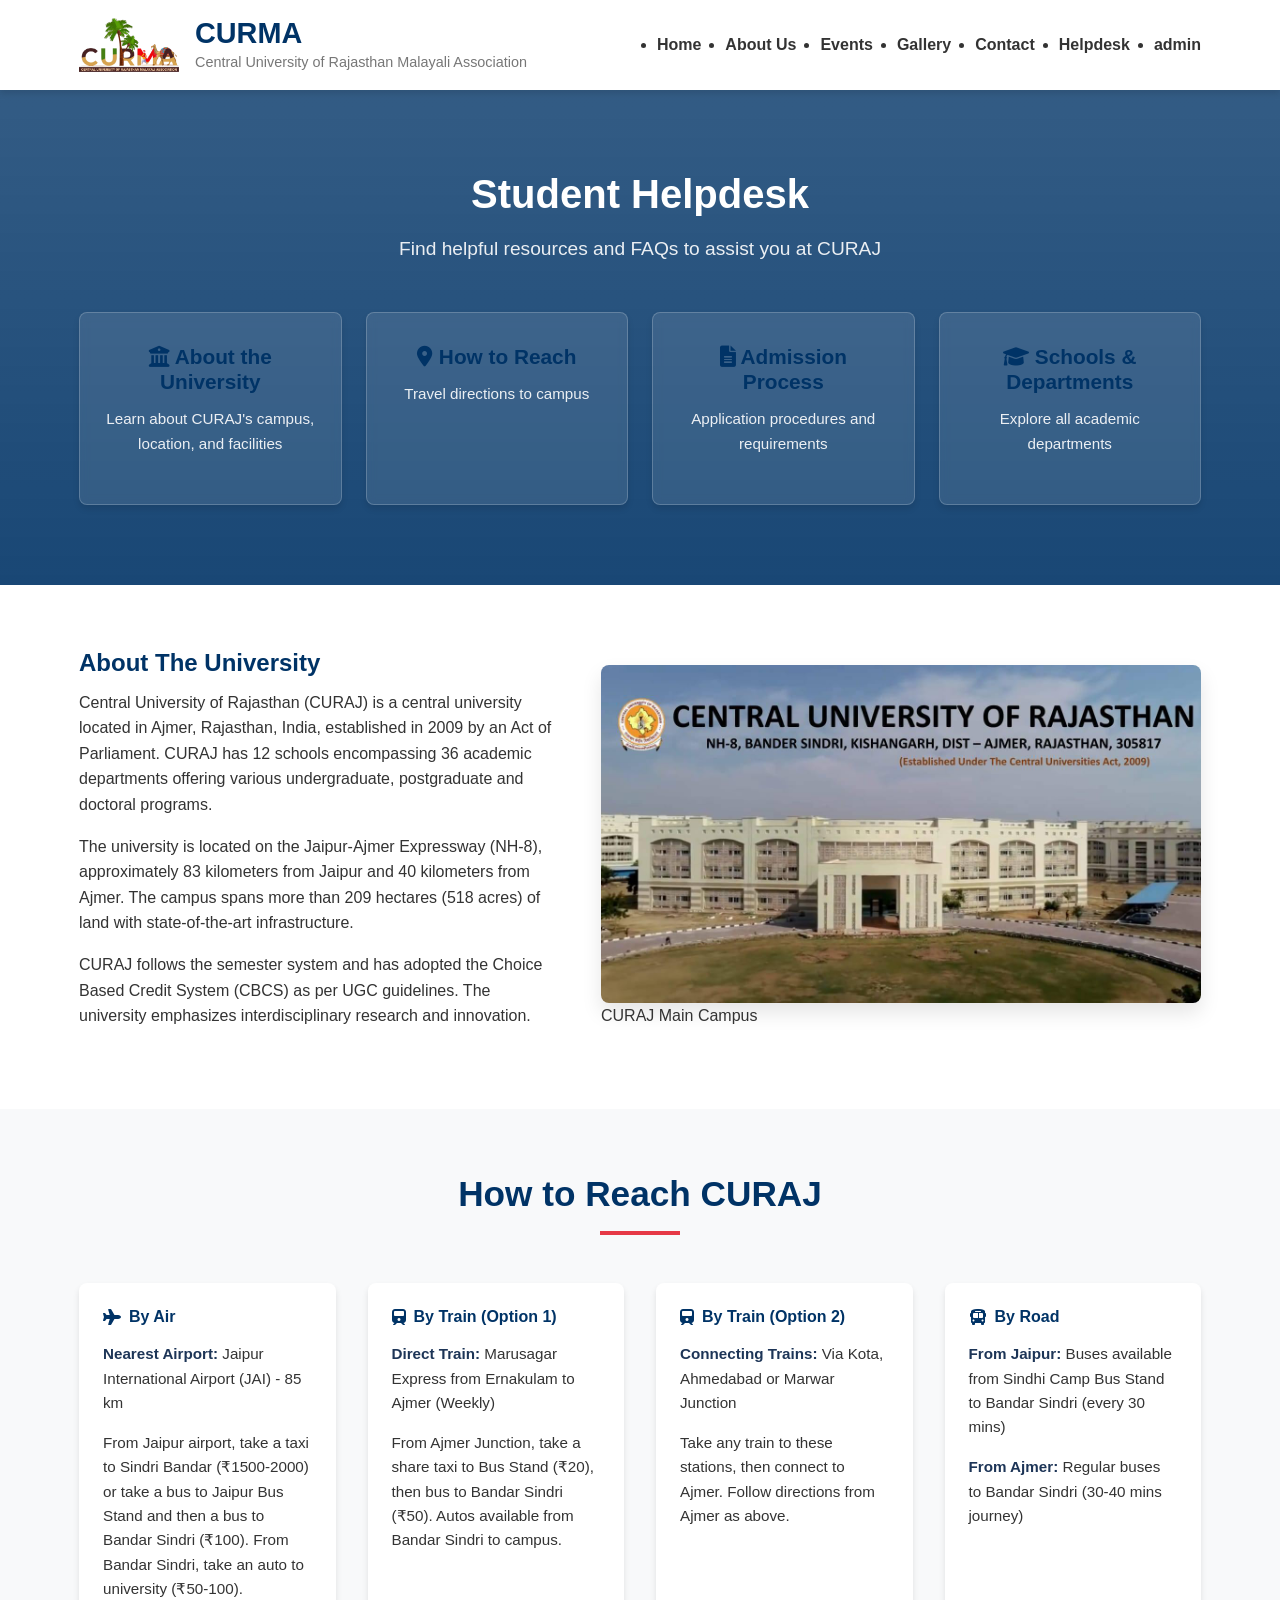
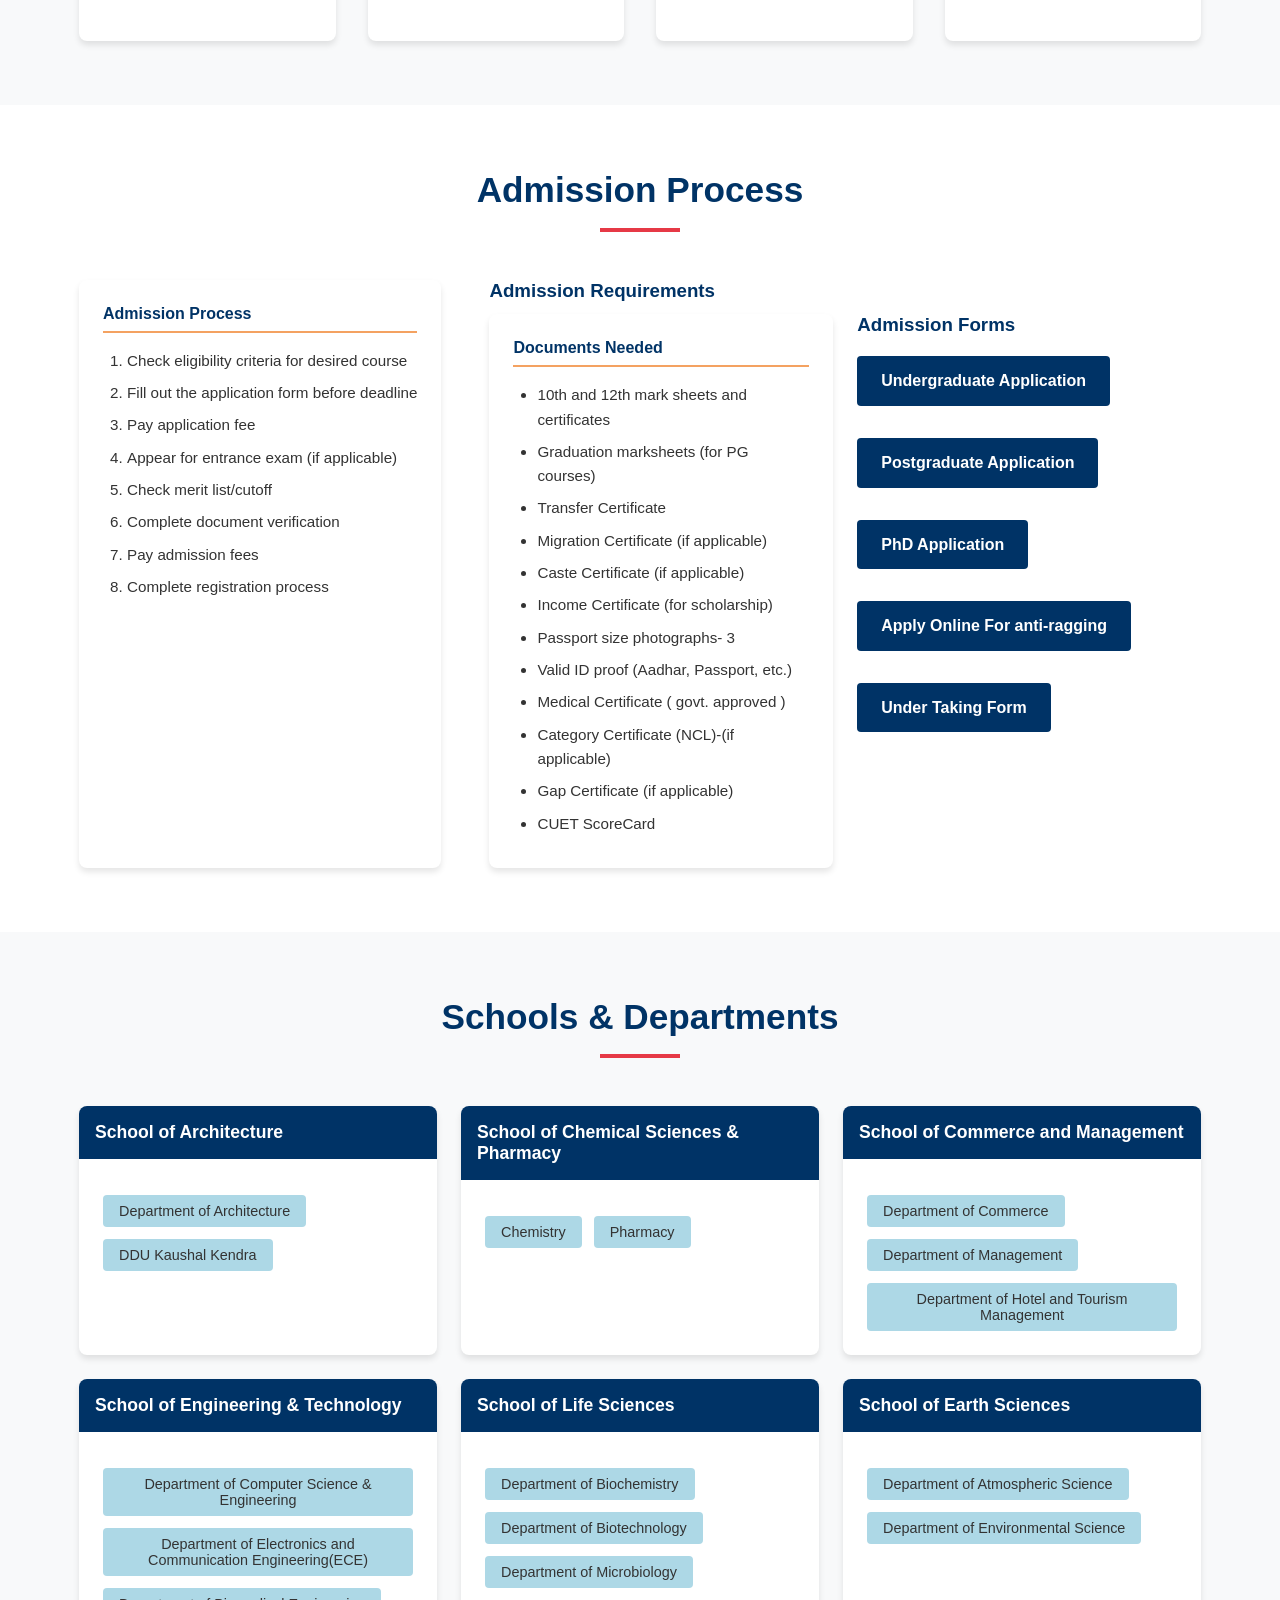
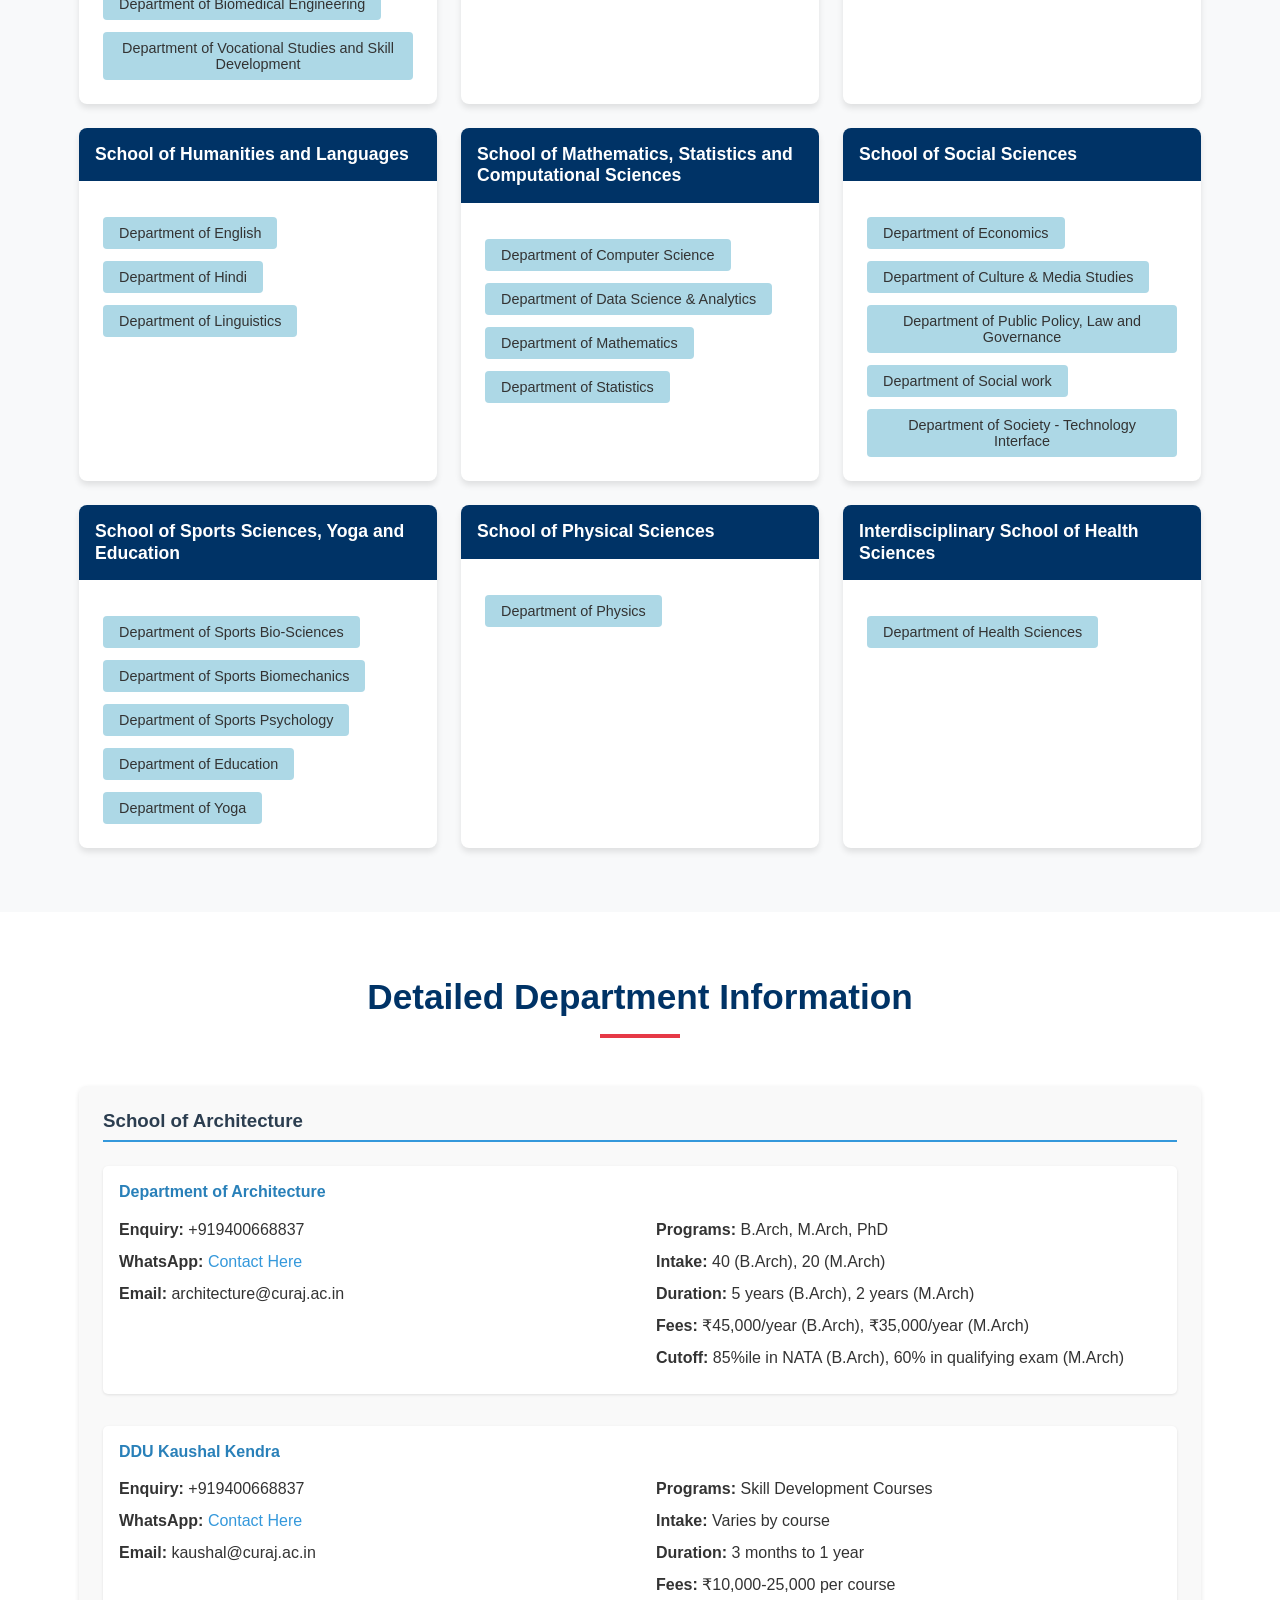
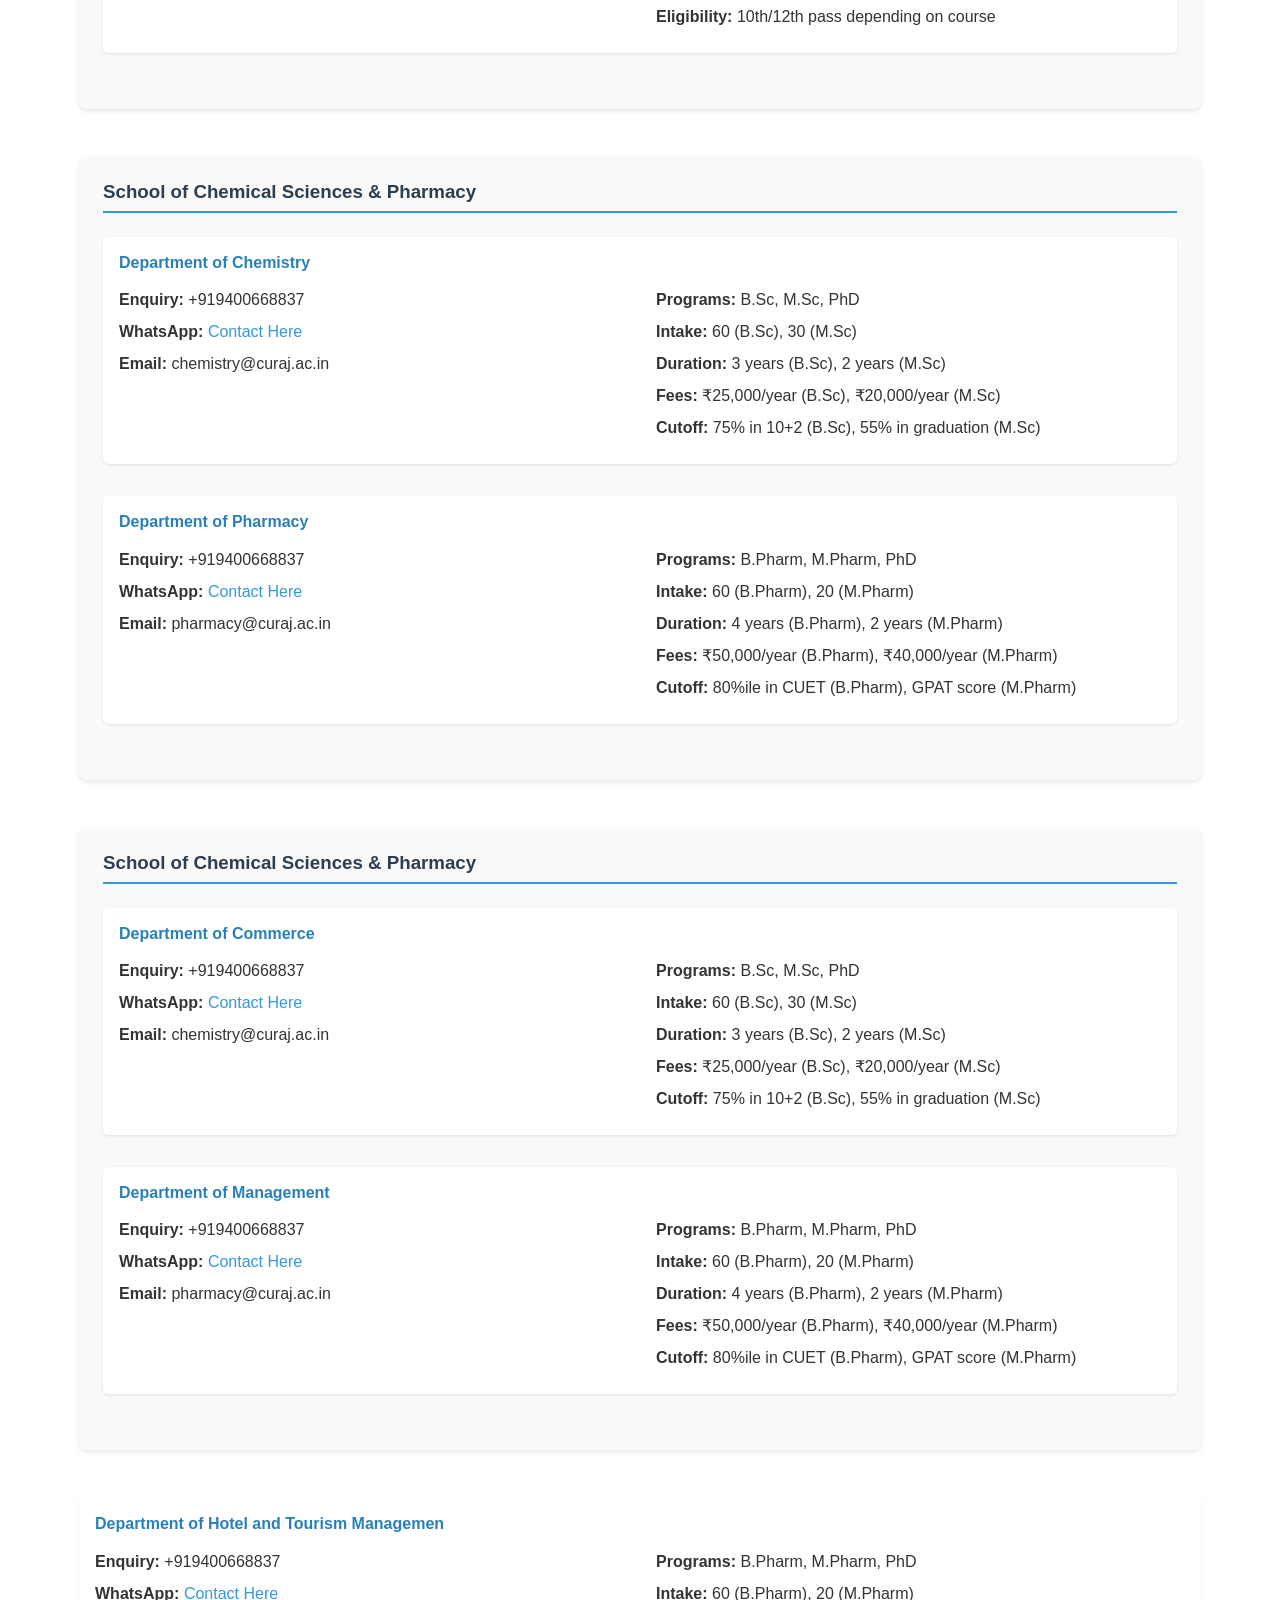
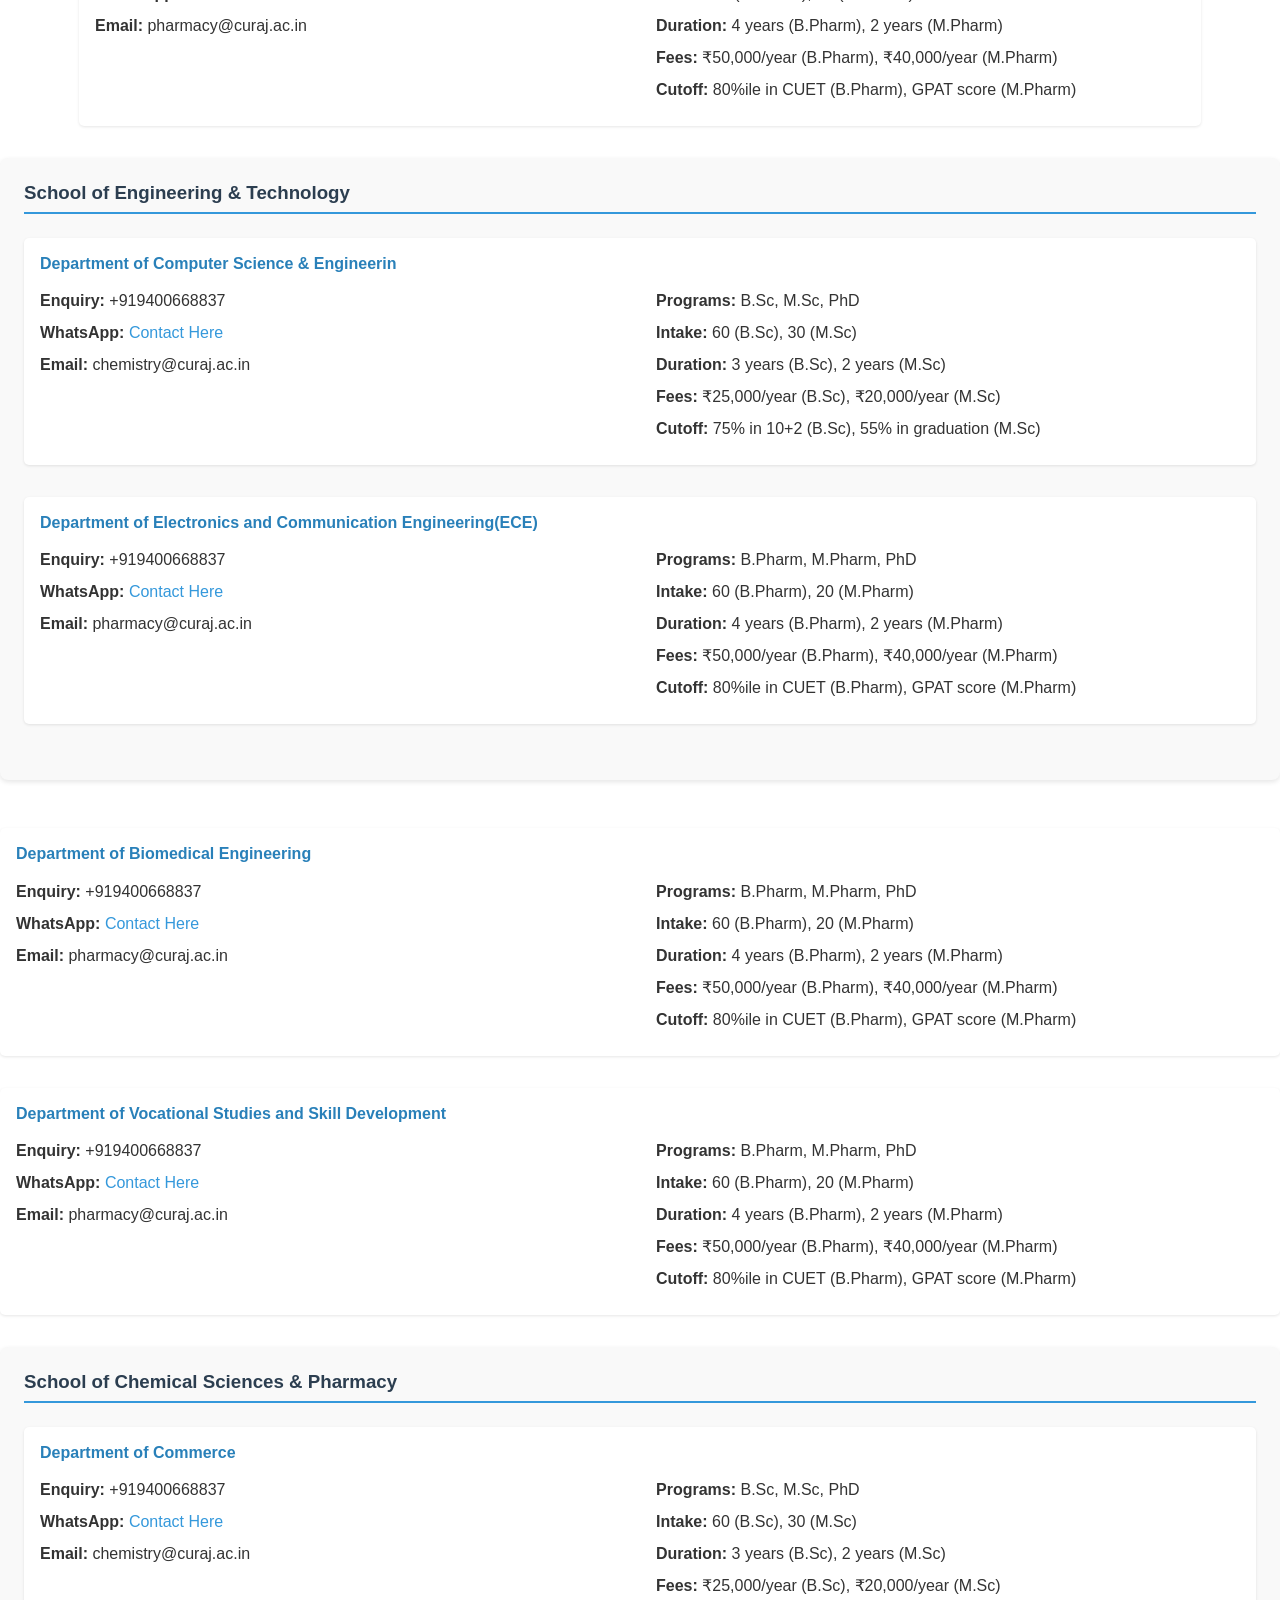
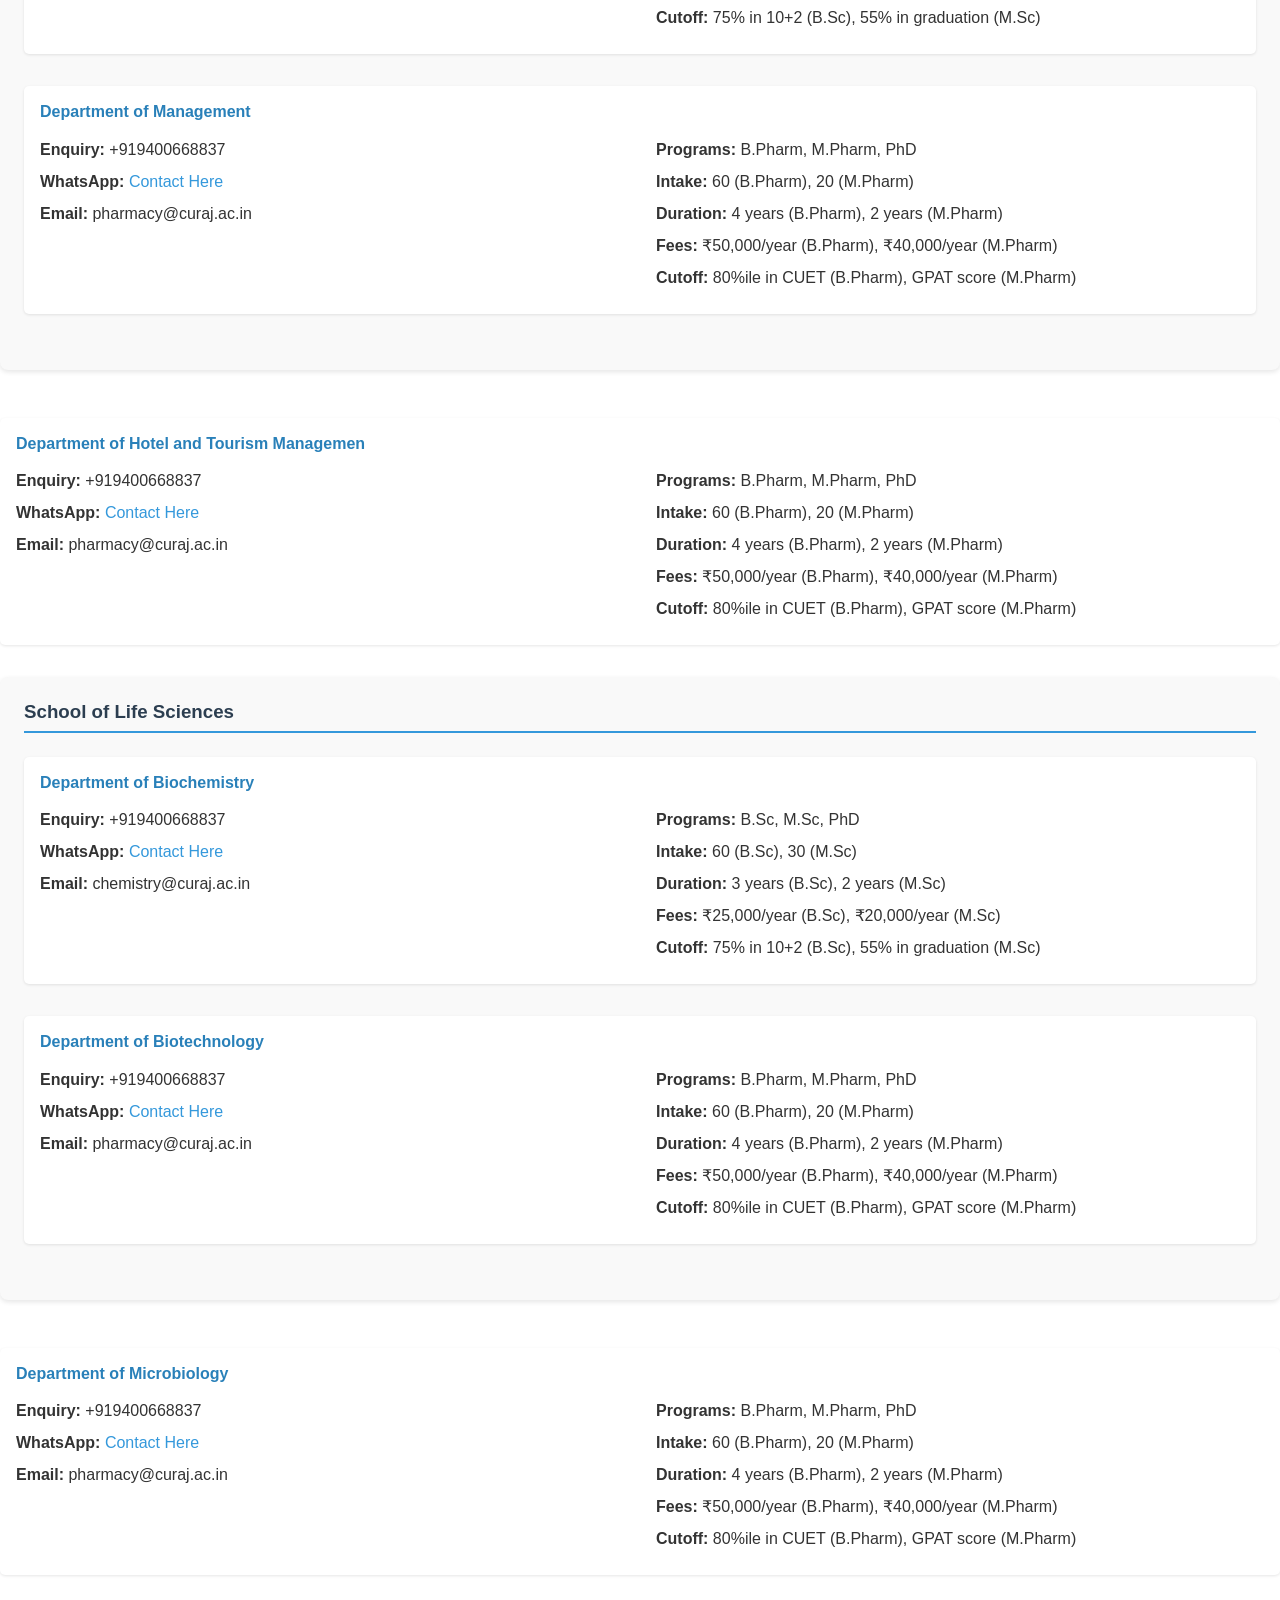
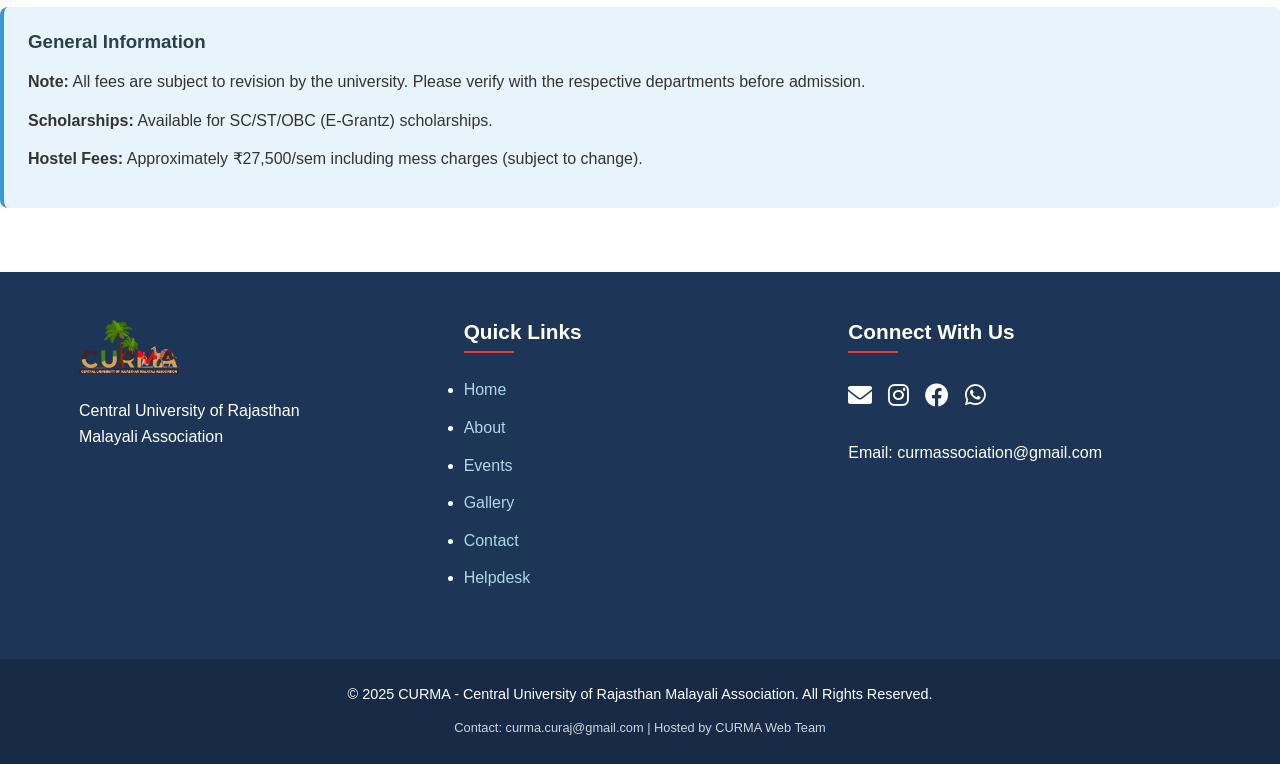
==== commit ddd6e95f: "Update index.html" ====
--- a/index.html
+++ b/index.html
@@ -382,7 +382,267 @@
                 </div>
             </div>
         </div>
-        
+
+        <!-- School of Commerce and Management -->
+        <div class="school-details">
+            <h3 class="school-title">School of Chemical Sciences & Pharmacy</h3>
+            
+            <div id="#dep-commerce" class="department-info">
+                <h4>Department of Commerce</h4>
+                <div class="dept-details">
+                    <div class="dept-contact">
+                        <p><strong>Enquiry:</strong> +919400668837</p>
+                        <p><strong>WhatsApp:</strong> <a href="https://wa.me/919400668837" target="_blank">Contact Here</a></p>
+                        <p><strong>Email:</strong> chemistry@curaj.ac.in</p>
+                    </div>
+                    <div class="dept-academics">
+                        <p><strong>Programs:</strong> B.Sc, M.Sc, PhD</p>
+                        <p><strong>Intake:</strong> 60 (B.Sc), 30 (M.Sc)</p>
+                        <p><strong>Duration:</strong> 3 years (B.Sc), 2 years (M.Sc)</p>
+                        <p><strong>Fees:</strong> ₹25,000/year (B.Sc), ₹20,000/year (M.Sc)</p>
+                        <p><strong>Cutoff:</strong> 75% in 10+2 (B.Sc), 55% in graduation (M.Sc)</p>
+                    </div>
+                </div>
+            </div>
+            
+            <div id="dep-management" class="department-info">
+                <h4>Department of Management</h4>
+                <div class="dept-details">
+                    <div class="dept-contact">
+                        <p><strong>Enquiry:</strong> +919400668837</p>
+                        <p><strong>WhatsApp:</strong> <a href="https://wa.me/919400668837" target="_blank">Contact Here</a></p>
+                        <p><strong>Email:</strong> pharmacy@curaj.ac.in</p>
+                    </div>
+                    <div class="dept-academics">
+                        <p><strong>Programs:</strong> B.Pharm, M.Pharm, PhD</p>
+                        <p><strong>Intake:</strong> 60 (B.Pharm), 20 (M.Pharm)</p>
+                        <p><strong>Duration:</strong> 4 years (B.Pharm), 2 years (M.Pharm)</p>
+                        <p><strong>Fees:</strong> ₹50,000/year (B.Pharm), ₹40,000/year (M.Pharm)</p>
+                        <p><strong>Cutoff:</strong> 80%ile in CUET (B.Pharm), GPAT score (M.Pharm)</p>
+                    </div>
+                </div>
+            </div>
+        </div>
+
+        <div id="dep-tourism" class="department-info">
+                <h4>Department of Hotel and Tourism Managemen</h4>
+                <div class="dept-details">
+                    <div class="dept-contact">
+                        <p><strong>Enquiry:</strong> +919400668837</p>
+                        <p><strong>WhatsApp:</strong> <a href="https://wa.me/919400668837" target="_blank">Contact Here</a></p>
+                        <p><strong>Email:</strong> pharmacy@curaj.ac.in</p>
+                    </div>
+                    <div class="dept-academics">
+                        <p><strong>Programs:</strong> B.Pharm, M.Pharm, PhD</p>
+                        <p><strong>Intake:</strong> 60 (B.Pharm), 20 (M.Pharm)</p>
+                        <p><strong>Duration:</strong> 4 years (B.Pharm), 2 years (M.Pharm)</p>
+                        <p><strong>Fees:</strong> ₹50,000/year (B.Pharm), ₹40,000/year (M.Pharm)</p>
+                        <p><strong>Cutoff:</strong> 80%ile in CUET (B.Pharm), GPAT score (M.Pharm)</p>
+                    </div>
+                </div>
+            </div>
+        </div>
+
+            <!-- School of Engineering & Technology -->
+        <div class="school-details">
+            <h3 class="school-title">School of Engineering & Technology</h3>
+            
+            <div id="dep-cse" class="department-info">
+                <h4>Department of Computer Science & Engineerin</h4>
+                <div class="dept-details">
+                    <div class="dept-contact">
+                        <p><strong>Enquiry:</strong> +919400668837</p>
+                        <p><strong>WhatsApp:</strong> <a href="https://wa.me/919400668837" target="_blank">Contact Here</a></p>
+                        <p><strong>Email:</strong> chemistry@curaj.ac.in</p>
+                    </div>
+                    <div class="dept-academics">
+                        <p><strong>Programs:</strong> B.Sc, M.Sc, PhD</p>
+                        <p><strong>Intake:</strong> 60 (B.Sc), 30 (M.Sc)</p>
+                        <p><strong>Duration:</strong> 3 years (B.Sc), 2 years (M.Sc)</p>
+                        <p><strong>Fees:</strong> ₹25,000/year (B.Sc), ₹20,000/year (M.Sc)</p>
+                        <p><strong>Cutoff:</strong> 75% in 10+2 (B.Sc), 55% in graduation (M.Sc)</p>
+                    </div>
+                </div>
+            </div>
+            
+            <div id="dep-ece" class="department-info">
+                <h4>Department of Electronics and Communication Engineering(ECE)</h4>
+                <div class="dept-details">
+                    <div class="dept-contact">
+                        <p><strong>Enquiry:</strong> +919400668837</p>
+                        <p><strong>WhatsApp:</strong> <a href="https://wa.me/919400668837" target="_blank">Contact Here</a></p>
+                        <p><strong>Email:</strong> pharmacy@curaj.ac.in</p>
+                    </div>
+                    <div class="dept-academics">
+                        <p><strong>Programs:</strong> B.Pharm, M.Pharm, PhD</p>
+                        <p><strong>Intake:</strong> 60 (B.Pharm), 20 (M.Pharm)</p>
+                        <p><strong>Duration:</strong> 4 years (B.Pharm), 2 years (M.Pharm)</p>
+                        <p><strong>Fees:</strong> ₹50,000/year (B.Pharm), ₹40,000/year (M.Pharm)</p>
+                        <p><strong>Cutoff:</strong> 80%ile in CUET (B.Pharm), GPAT score (M.Pharm)</p>
+                    </div>
+                </div>
+            </div>
+        </div>
+
+        <div id="dep-bioe" class="department-info">
+                <h4>Department of Biomedical Engineering</h4>
+                <div class="dept-details">
+                    <div class="dept-contact">
+                        <p><strong>Enquiry:</strong> +919400668837</p>
+                        <p><strong>WhatsApp:</strong> <a href="https://wa.me/919400668837" target="_blank">Contact Here</a></p>
+                        <p><strong>Email:</strong> pharmacy@curaj.ac.in</p>
+                    </div>
+                    <div class="dept-academics">
+                        <p><strong>Programs:</strong> B.Pharm, M.Pharm, PhD</p>
+                        <p><strong>Intake:</strong> 60 (B.Pharm), 20 (M.Pharm)</p>
+                        <p><strong>Duration:</strong> 4 years (B.Pharm), 2 years (M.Pharm)</p>
+                        <p><strong>Fees:</strong> ₹50,000/year (B.Pharm), ₹40,000/year (M.Pharm)</p>
+                        <p><strong>Cutoff:</strong> 80%ile in CUET (B.Pharm), GPAT score (M.Pharm)</p>
+                    </div>
+                </div>
+            </div>
+        </div>
+            
+        <div id="dep-devlopment" class="department-info">
+                <h4>Department of Vocational Studies and Skill Development</h4>
+                <div class="dept-details">
+                    <div class="dept-contact">
+                        <p><strong>Enquiry:</strong> +919400668837</p>
+                        <p><strong>WhatsApp:</strong> <a href="https://wa.me/919400668837" target="_blank">Contact Here</a></p>
+                        <p><strong>Email:</strong> pharmacy@curaj.ac.in</p>
+                    </div>
+                    <div class="dept-academics">
+                        <p><strong>Programs:</strong> B.Pharm, M.Pharm, PhD</p>
+                        <p><strong>Intake:</strong> 60 (B.Pharm), 20 (M.Pharm)</p>
+                        <p><strong>Duration:</strong> 4 years (B.Pharm), 2 years (M.Pharm)</p>
+                        <p><strong>Fees:</strong> ₹50,000/year (B.Pharm), ₹40,000/year (M.Pharm)</p>
+                        <p><strong>Cutoff:</strong> 80%ile in CUET (B.Pharm), GPAT score (M.Pharm)</p>
+                    </div>
+                </div>
+            </div>
+        </div>
+
+         <!-- School of Commerce and Management -->
+        <div class="school-details">
+            <h3 class="school-title">School of Chemical Sciences & Pharmacy</h3>
+            
+            <div id="#dep-commerce" class="department-info">
+                <h4>Department of Commerce</h4>
+                <div class="dept-details">
+                    <div class="dept-contact">
+                        <p><strong>Enquiry:</strong> +919400668837</p>
+                        <p><strong>WhatsApp:</strong> <a href="https://wa.me/919400668837" target="_blank">Contact Here</a></p>
+                        <p><strong>Email:</strong> chemistry@curaj.ac.in</p>
+                    </div>
+                    <div class="dept-academics">
+                        <p><strong>Programs:</strong> B.Sc, M.Sc, PhD</p>
+                        <p><strong>Intake:</strong> 60 (B.Sc), 30 (M.Sc)</p>
+                        <p><strong>Duration:</strong> 3 years (B.Sc), 2 years (M.Sc)</p>
+                        <p><strong>Fees:</strong> ₹25,000/year (B.Sc), ₹20,000/year (M.Sc)</p>
+                        <p><strong>Cutoff:</strong> 75% in 10+2 (B.Sc), 55% in graduation (M.Sc)</p>
+                    </div>
+                </div>
+            </div>
+            
+            <div id="dep-management" class="department-info">
+                <h4>Department of Management</h4>
+                <div class="dept-details">
+                    <div class="dept-contact">
+                        <p><strong>Enquiry:</strong> +919400668837</p>
+                        <p><strong>WhatsApp:</strong> <a href="https://wa.me/919400668837" target="_blank">Contact Here</a></p>
+                        <p><strong>Email:</strong> pharmacy@curaj.ac.in</p>
+                    </div>
+                    <div class="dept-academics">
+                        <p><strong>Programs:</strong> B.Pharm, M.Pharm, PhD</p>
+                        <p><strong>Intake:</strong> 60 (B.Pharm), 20 (M.Pharm)</p>
+                        <p><strong>Duration:</strong> 4 years (B.Pharm), 2 years (M.Pharm)</p>
+                        <p><strong>Fees:</strong> ₹50,000/year (B.Pharm), ₹40,000/year (M.Pharm)</p>
+                        <p><strong>Cutoff:</strong> 80%ile in CUET (B.Pharm), GPAT score (M.Pharm)</p>
+                    </div>
+                </div>
+            </div>
+        </div>
+
+        <div id="dep-tourism" class="department-info">
+                <h4>Department of Hotel and Tourism Managemen</h4>
+                <div class="dept-details">
+                    <div class="dept-contact">
+                        <p><strong>Enquiry:</strong> +919400668837</p>
+                        <p><strong>WhatsApp:</strong> <a href="https://wa.me/919400668837" target="_blank">Contact Here</a></p>
+                        <p><strong>Email:</strong> pharmacy@curaj.ac.in</p>
+                    </div>
+                    <div class="dept-academics">
+                        <p><strong>Programs:</strong> B.Pharm, M.Pharm, PhD</p>
+                        <p><strong>Intake:</strong> 60 (B.Pharm), 20 (M.Pharm)</p>
+                        <p><strong>Duration:</strong> 4 years (B.Pharm), 2 years (M.Pharm)</p>
+                        <p><strong>Fees:</strong> ₹50,000/year (B.Pharm), ₹40,000/year (M.Pharm)</p>
+                        <p><strong>Cutoff:</strong> 80%ile in CUET (B.Pharm), GPAT score (M.Pharm)</p>
+                    </div>
+                </div>
+            </div>
+        </div>
+
+            <!-- School of Life Sciences -->
+        <div class="school-details">
+            <h3 class="school-title">School of Life Sciences</h3>
+            
+            <div id="dep-biochemistry" class="department-info">
+                <h4>Department of Biochemistry</h4>
+                <div class="dept-details">
+                    <div class="dept-contact">
+                        <p><strong>Enquiry:</strong> +919400668837</p>
+                        <p><strong>WhatsApp:</strong> <a href="https://wa.me/919400668837" target="_blank">Contact Here</a></p>
+                        <p><strong>Email:</strong> chemistry@curaj.ac.in</p>
+                    </div>
+                    <div class="dept-academics">
+                        <p><strong>Programs:</strong> B.Sc, M.Sc, PhD</p>
+                        <p><strong>Intake:</strong> 60 (B.Sc), 30 (M.Sc)</p>
+                        <p><strong>Duration:</strong> 3 years (B.Sc), 2 years (M.Sc)</p>
+                        <p><strong>Fees:</strong> ₹25,000/year (B.Sc), ₹20,000/year (M.Sc)</p>
+                        <p><strong>Cutoff:</strong> 75% in 10+2 (B.Sc), 55% in graduation (M.Sc)</p>
+                    </div>
+                </div>
+            </div>
+            
+            <div id="dep-biotechnology" class="department-info">
+                <h4>Department of Biotechnology</h4>
+                <div class="dept-details">
+                    <div class="dept-contact">
+                        <p><strong>Enquiry:</strong> +919400668837</p>
+                        <p><strong>WhatsApp:</strong> <a href="https://wa.me/919400668837" target="_blank">Contact Here</a></p>
+                        <p><strong>Email:</strong> pharmacy@curaj.ac.in</p>
+                    </div>
+                    <div class="dept-academics">
+                        <p><strong>Programs:</strong> B.Pharm, M.Pharm, PhD</p>
+                        <p><strong>Intake:</strong> 60 (B.Pharm), 20 (M.Pharm)</p>
+                        <p><strong>Duration:</strong> 4 years (B.Pharm), 2 years (M.Pharm)</p>
+                        <p><strong>Fees:</strong> ₹50,000/year (B.Pharm), ₹40,000/year (M.Pharm)</p>
+                        <p><strong>Cutoff:</strong> 80%ile in CUET (B.Pharm), GPAT score (M.Pharm)</p>
+                    </div>
+                </div>
+            </div>
+        </div>
+
+        <div id="dep-microbiology" class="department-info">
+                <h4>Department of Microbiology</h4>
+                <div class="dept-details">
+                    <div class="dept-contact">
+                        <p><strong>Enquiry:</strong> +919400668837</p>
+                        <p><strong>WhatsApp:</strong> <a href="https://wa.me/919400668837" target="_blank">Contact Here</a></p>
+                        <p><strong>Email:</strong> pharmacy@curaj.ac.in</p>
+                    </div>
+                    <div class="dept-academics">
+                        <p><strong>Programs:</strong> B.Pharm, M.Pharm, PhD</p>
+                        <p><strong>Intake:</strong> 60 (B.Pharm), 20 (M.Pharm)</p>
+                        <p><strong>Duration:</strong> 4 years (B.Pharm), 2 years (M.Pharm)</p>
+                        <p><strong>Fees:</strong> ₹50,000/year (B.Pharm), ₹40,000/year (M.Pharm)</p>
+                        <p><strong>Cutoff:</strong> 80%ile in CUET (B.Pharm), GPAT score (M.Pharm)</p>
+                    </div>
+                </div>
+            </div>
+        </div>
+        </div>
+            
         <!-- Continue with other schools in same pattern -->
         <div class="general-info">
             <h3>General Information</h3>
